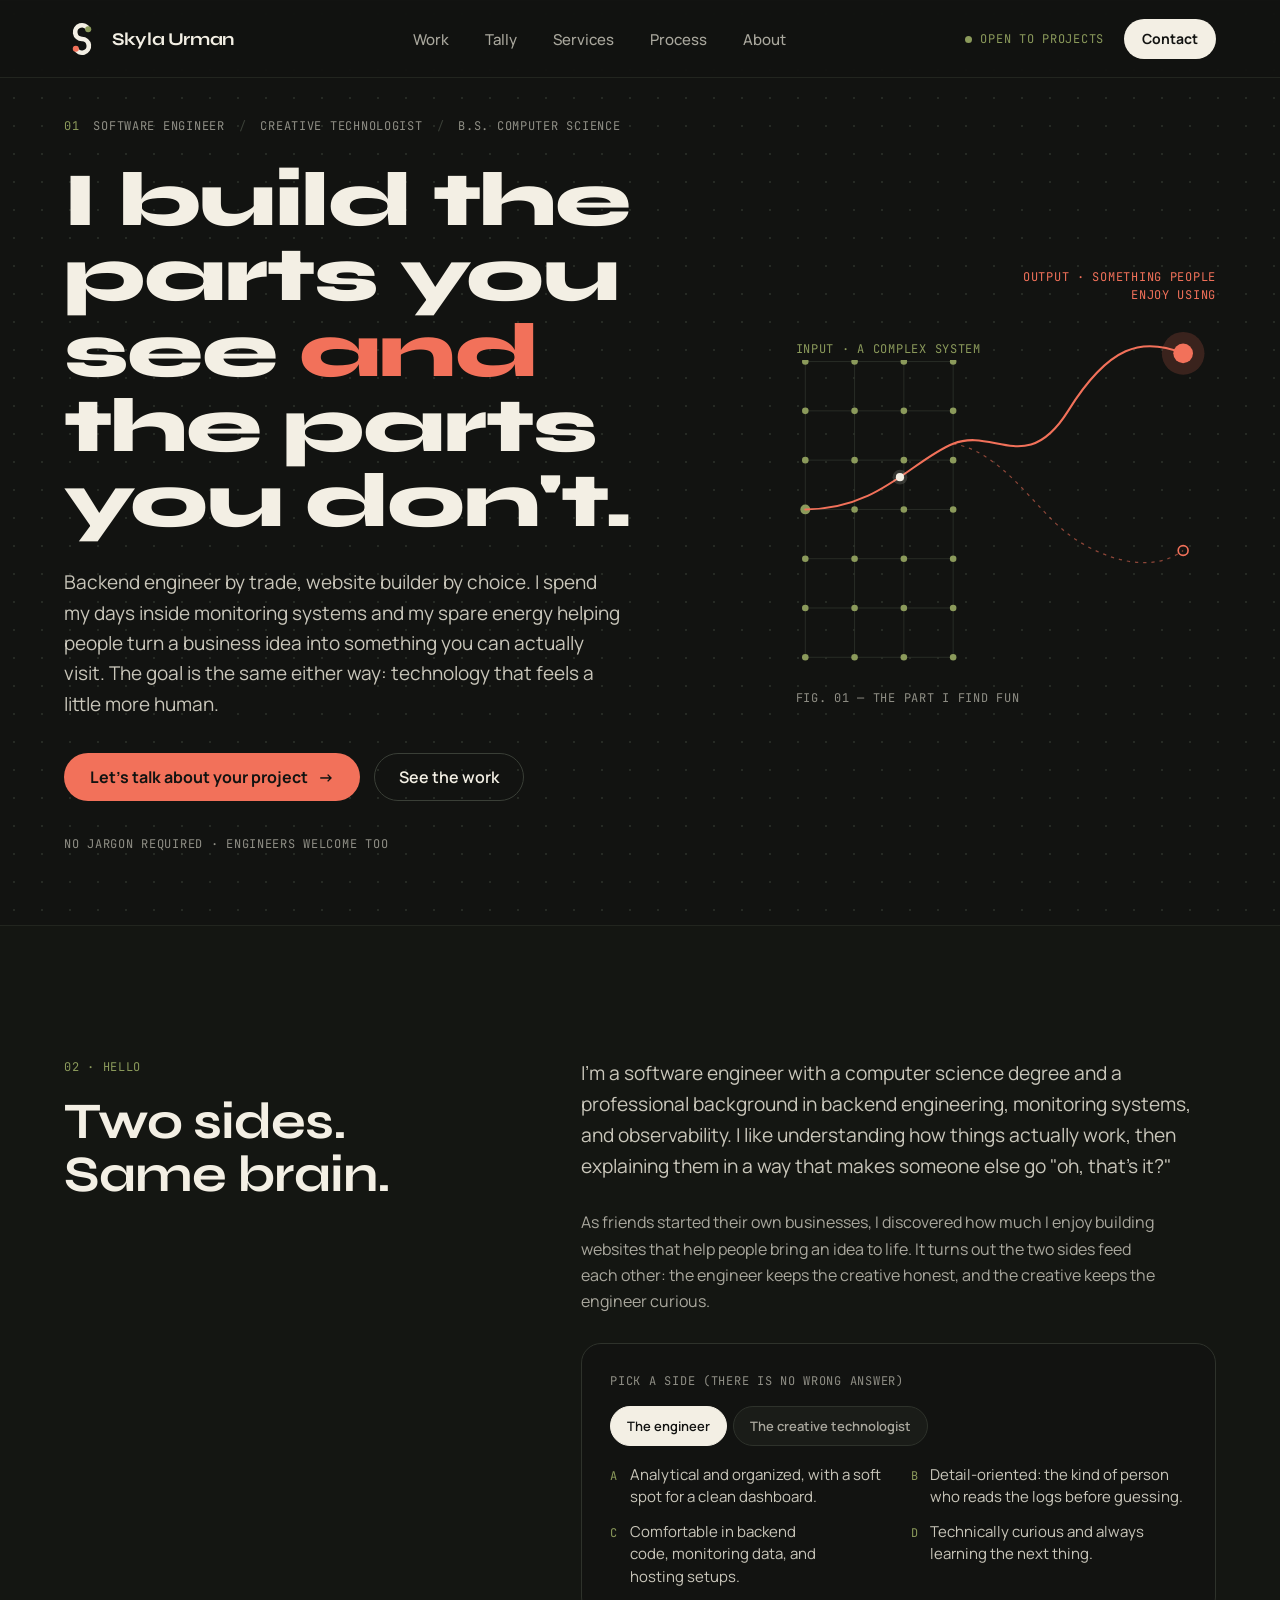
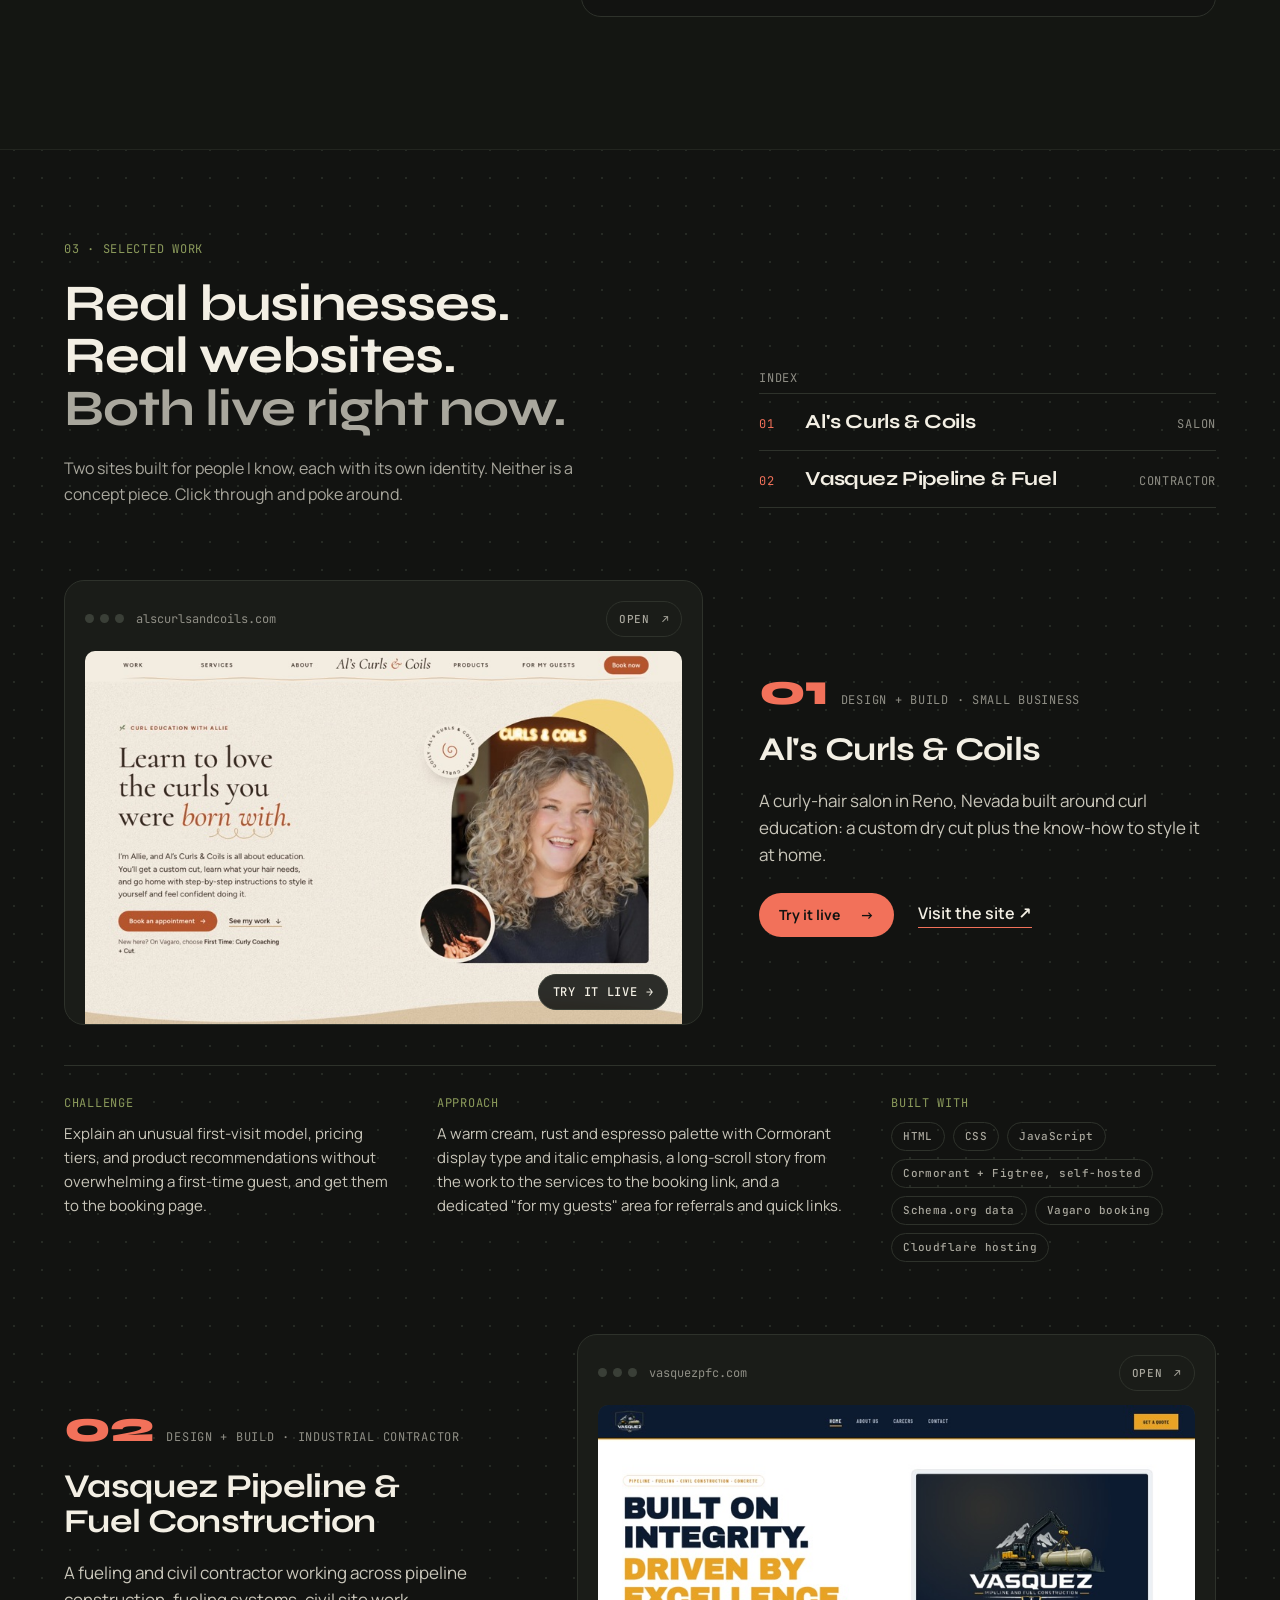
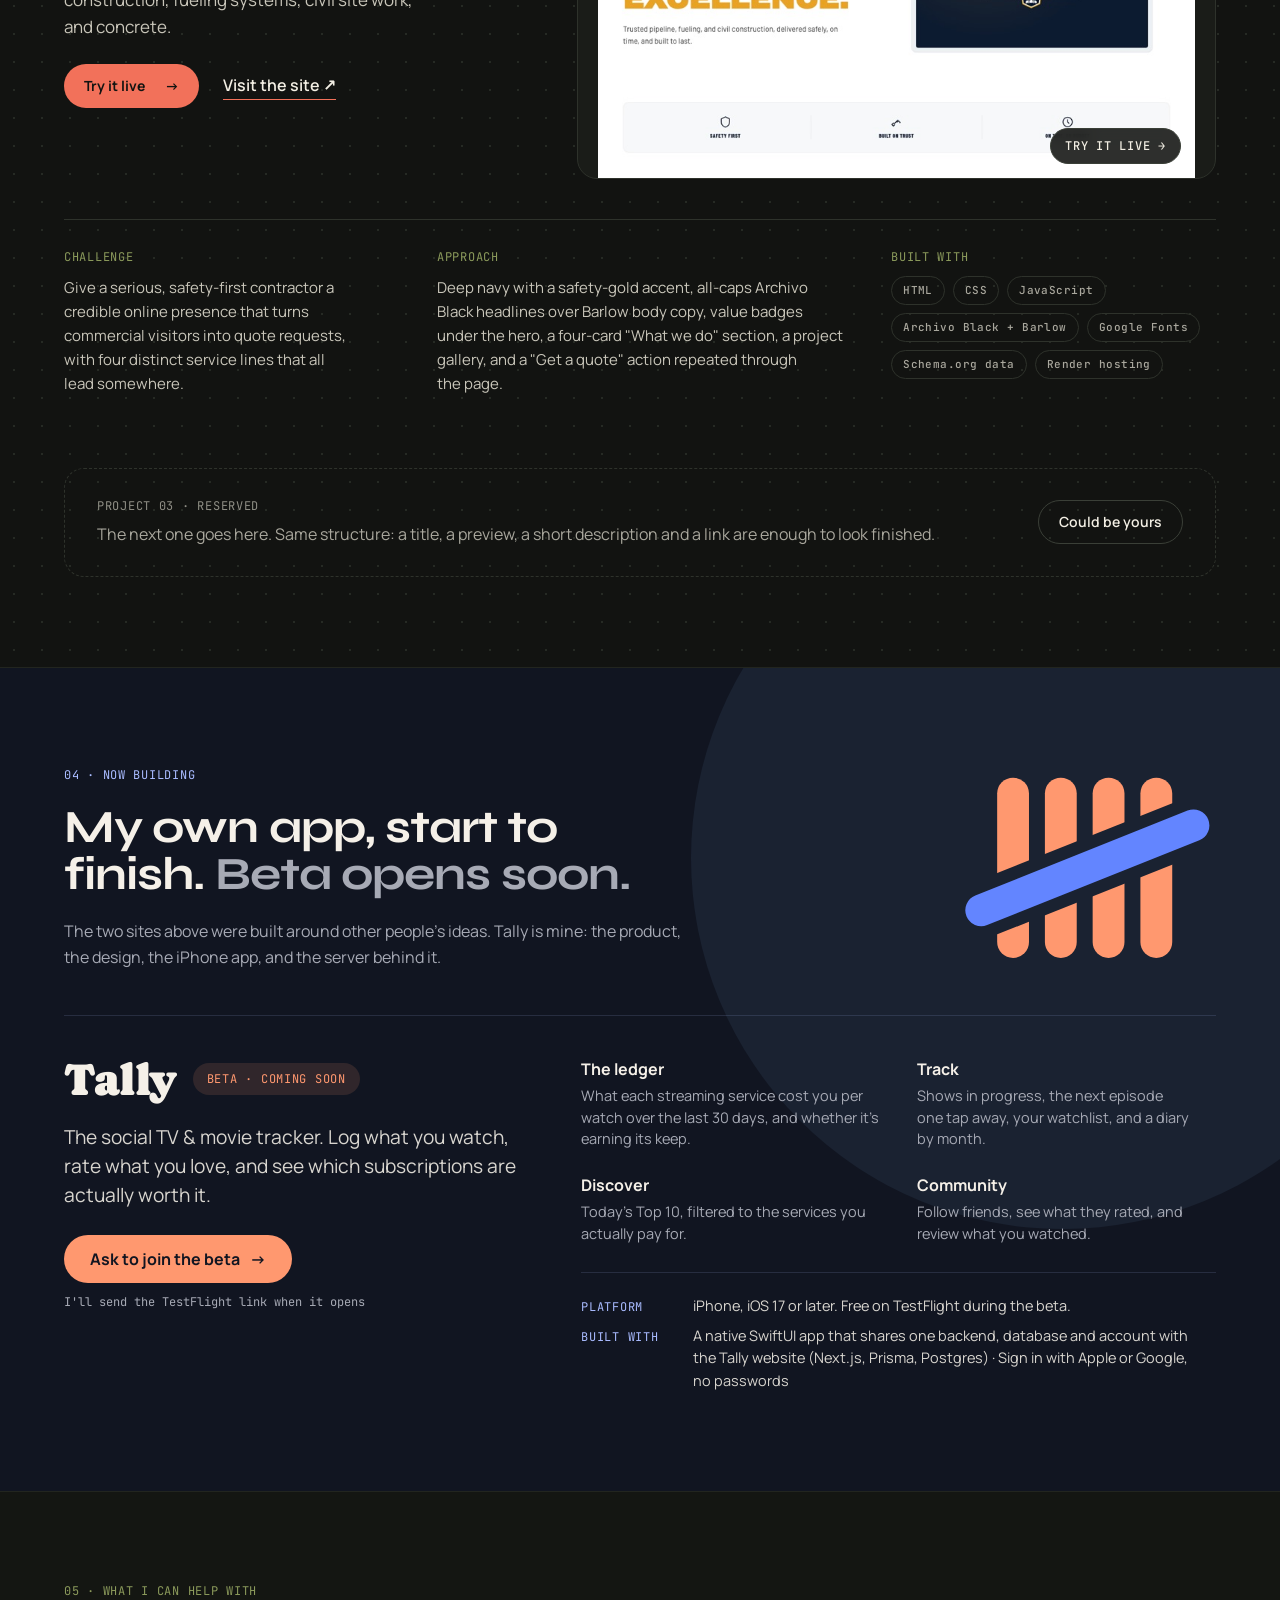
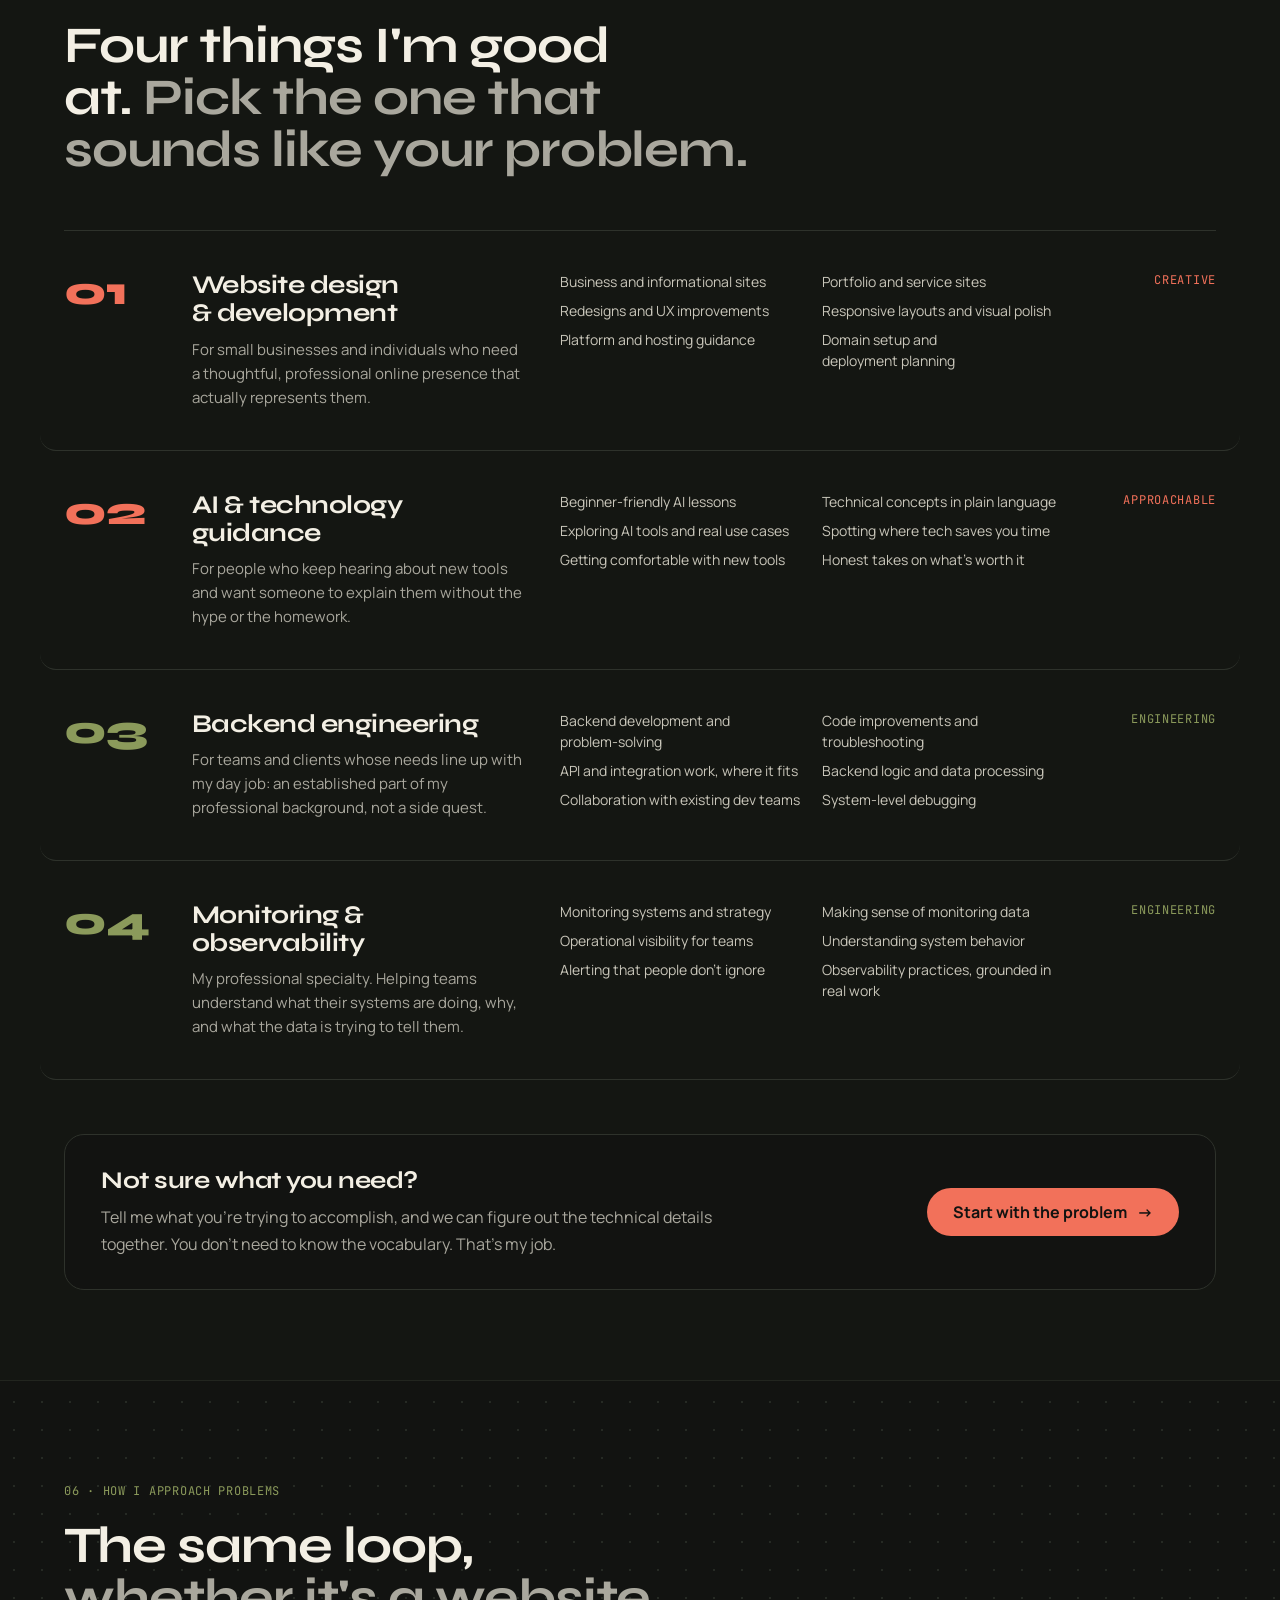
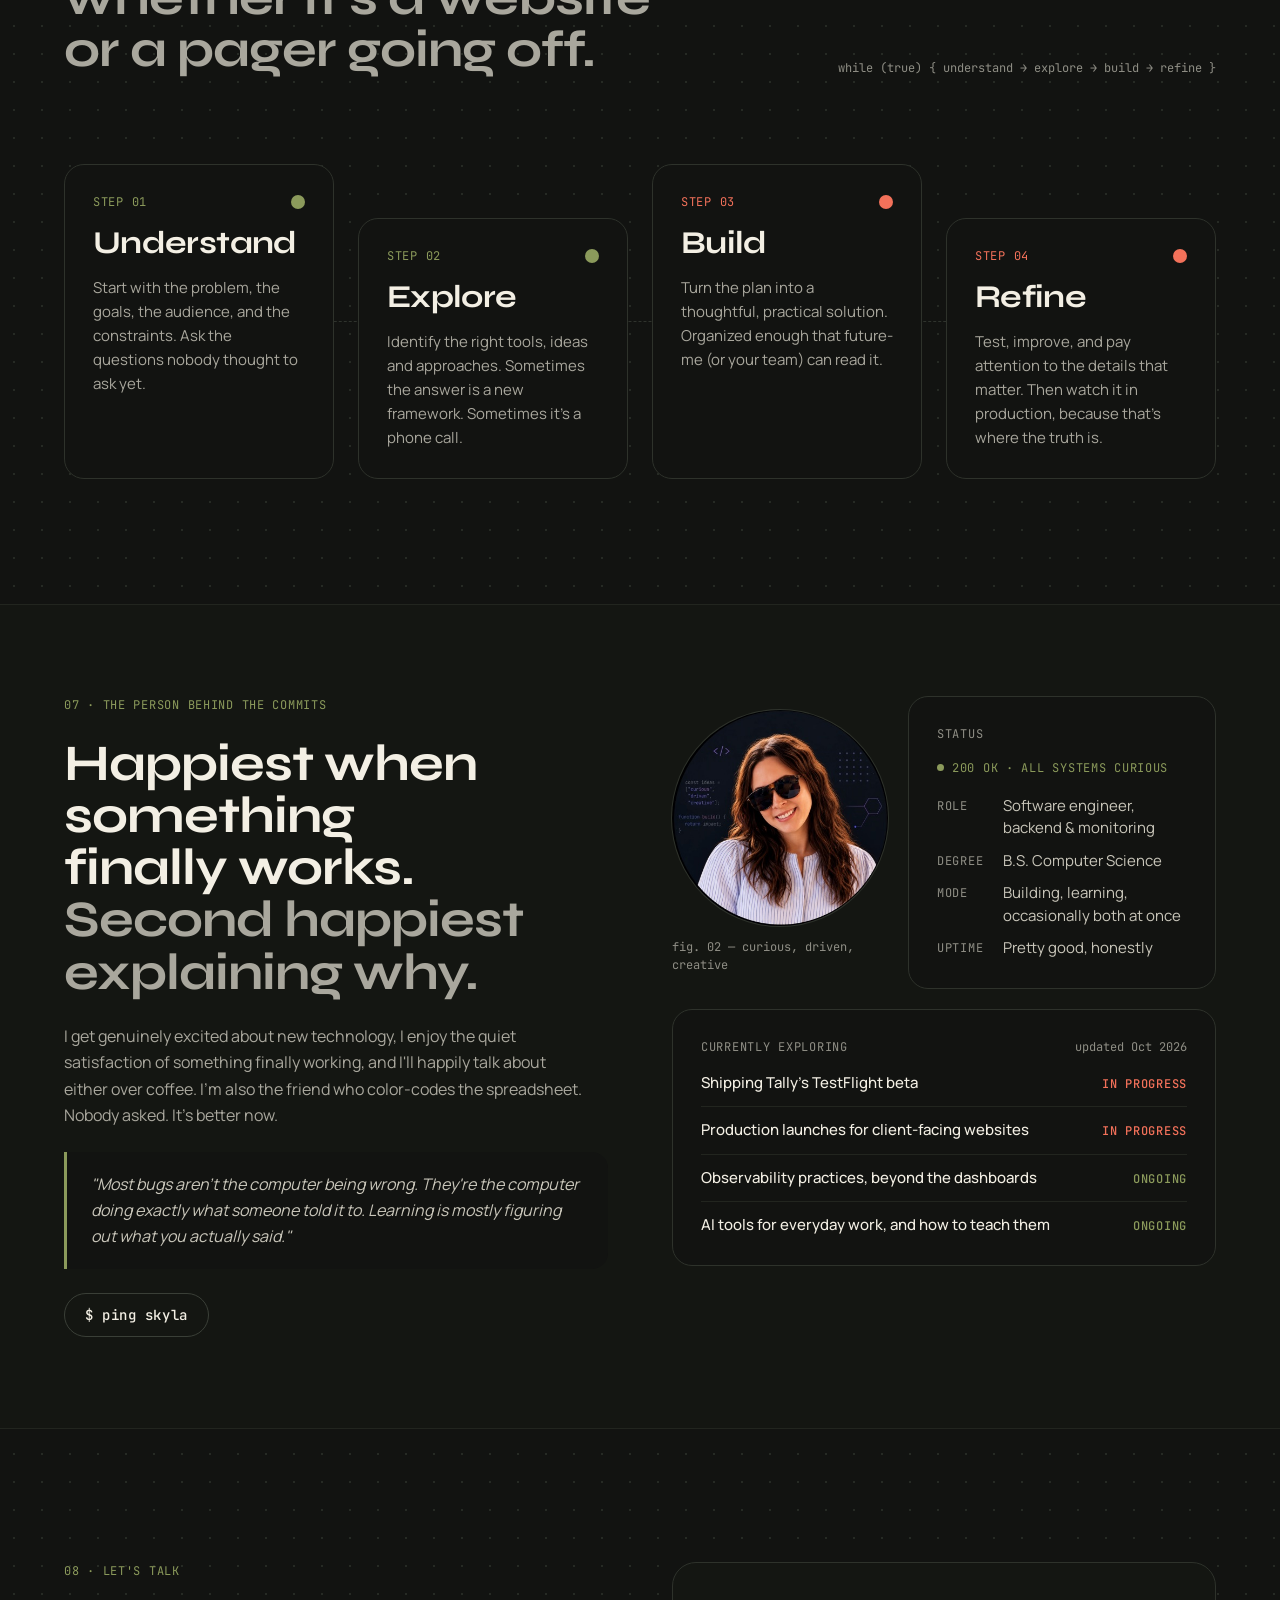
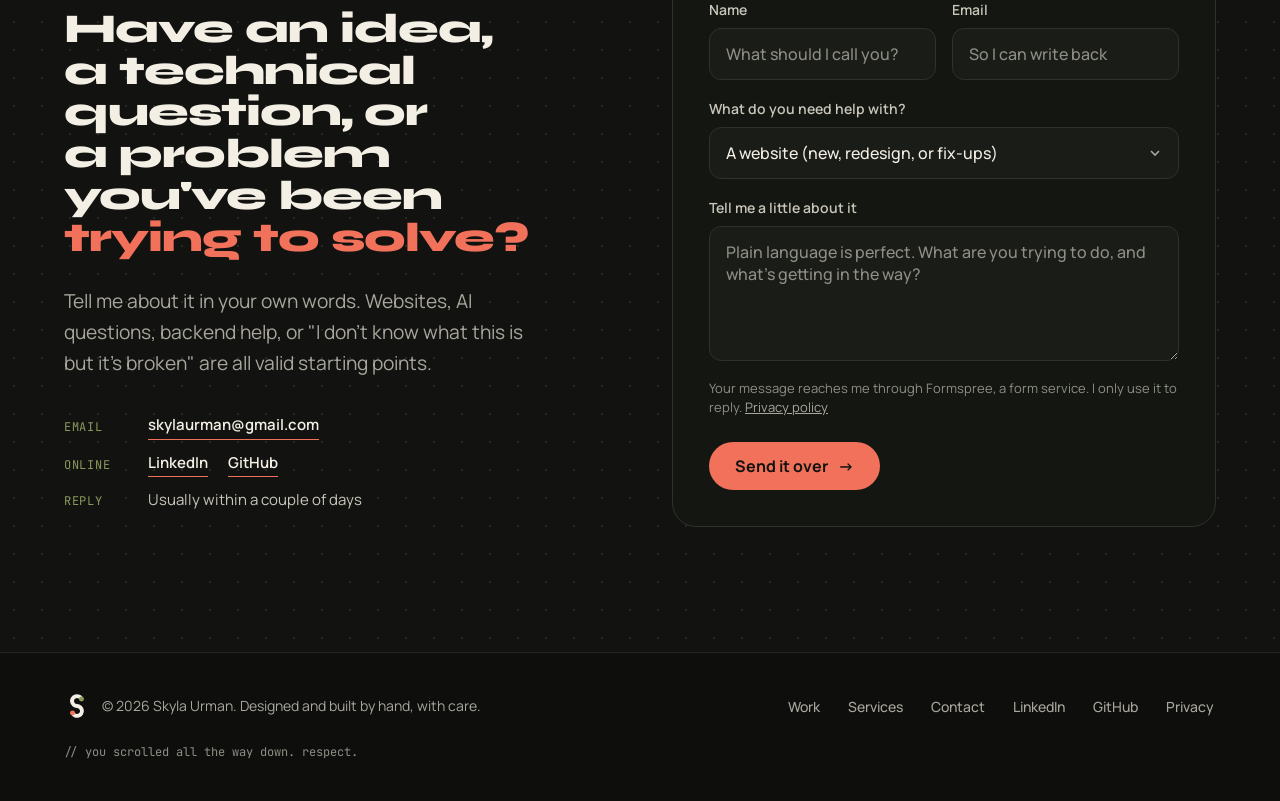
==== site/index.html @ eacf3943 "Remove the grid mask rectangle from the hero art The hero SVG had a dark rectangle masking the latti" ====
<!doctype html>
<html lang="en">
<head>
<meta charset="utf-8">
<meta name="viewport" content="width=device-width, initial-scale=1, viewport-fit=cover">
<meta name="color-scheme" content="dark">
<title>Skyla Urman · Software engineer and creative technologist</title>
<meta name="description" content="Backend engineer by trade, website builder by choice. Websites for small businesses, plain-language help with AI, backend engineering, and monitoring and observability.">
<meta name="theme-color" content="#121311">
<meta property="og:type" content="website">
<meta property="og:title" content="Skyla Urman · Software engineer and creative technologist">
<meta property="og:description" content="I build the parts you see and the parts you don't.">
<meta property="og:url" content="https://www.skyla.dev/">
<meta property="og:site_name" content="skyla.dev">
<meta property="og:image" content="https://www.skyla.dev/assets/og.jpg">
<meta property="og:image:width" content="1200">
<meta property="og:image:height" content="630">
<meta property="og:image:alt" content="skyla.dev: I build the parts you see and the parts you don't. Websites, AI, all things tech.">
<meta name="twitter:card" content="summary_large_image">
<meta name="twitter:image" content="https://www.skyla.dev/assets/og.jpg">
<link rel="canonical" href="https://www.skyla.dev/">
<link rel="icon" href="assets/favicon.svg" type="image/svg+xml">
<link rel="preconnect" href="https://fonts.googleapis.com">
<link rel="preconnect" href="https://fonts.gstatic.com" crossorigin>
<link rel="stylesheet" href="https://fonts.googleapis.com/css2?family=JetBrains+Mono:wght@400;500&family=Manrope:wght@400;500;600;700&family=Syne:wght@600;700;800&display=swap">
<link rel="stylesheet" href="https://fonts.googleapis.com/css2?family=Caprasimo&text=Tally&display=swap">
<link rel="stylesheet" href="styles.css?v=20261014n">
<script>document.documentElement.classList.add('js')</script>
<script src="main.js?v=20261014n" defer></script>
</head>
<body>
<a class="skip-link" href="#main">Skip to content</a>

<!-- ============ HEADER ============ -->
<header class="site-header">
  <nav class="wrap nav" aria-label="Main">
    <a class="brand" href="#top">
      <svg class="logo-mark" viewBox="0 0 100 100" aria-hidden="true" focusable="false"><path d="M 67.2 23 A 19 19 0 1 0 50 50 A 19 19 0 1 1 32.8 77" fill="none" stroke="#F3EFE4" stroke-width="13" stroke-linecap="round"/><circle cx="67.2" cy="23" r="8.5" fill="#8B9A5B"/><circle cx="32.8" cy="77" r="8.5" fill="#F2715A"/></svg>
      <span class="brand-name">Skyla Urman</span>
    </a>
    <ul class="nav-links">
      <li><a class="navlink" href="#work">Work</a></li>
      <li><a class="navlink" href="#tally">Tally</a></li>
      <li><a class="navlink" href="#services">Services</a></li>
      <li><a class="navlink" href="#process">Process</a></li>
      <li><a class="navlink" href="#about">About</a></li>
    </ul>
    <div class="nav-actions">
      <span class="mono status-tag nav-status"><span class="pulse" aria-hidden="true"></span>open to projects</span>
      <a class="btn btn-s" href="#contact">Contact</a>
      <button class="menu-btn" type="button" aria-expanded="false" aria-controls="mobile-menu" aria-label="Open menu">
        <svg aria-hidden="true" width="18" height="18" viewBox="0 0 18 18" fill="none" stroke="currentColor" stroke-width="1.8"><path d="M2 5h14M2 9h14M2 13h14"/></svg>
      </button>
    </div>
  </nav>
  <div class="mmenu" id="mobile-menu">
    <ul>
      <li><a href="#work">Work</a></li>
      <li><a href="#tally">Tally</a></li>
      <li><a href="#services">Services</a></li>
      <li><a href="#process">Process</a></li>
      <li><a href="#about">About</a></li>
    </ul>
    <p class="mono status-tag"><span class="pulse" aria-hidden="true"></span>open to projects</p>
  </div>
</header>

<main id="main">

<!-- ============ 01 HERO ============ -->
<section class="hero" id="top" aria-labelledby="hero-h">
  <div class="wrap hero-grid">
    <div class="hero-copy">
      <p class="mono hero-meta fade"><span class="olive">01</span><span>software engineer</span><span class="sep" aria-hidden="true">/</span><span>creative technologist</span><span class="sep hm-extra" aria-hidden="true">/</span><span class="hm-extra">b.s. computer science</span></p>
      <h1 id="hero-h" class="display-xl fade d1">I build the parts you see <span class="coral">and</span> the parts you don't.</h1>
      <p class="hero-lead fade d2">Backend engineer by trade, website builder by choice. <span class="phone-hide">I spend my days inside monitoring systems and my spare energy helping people turn a business idea into something you can actually visit. </span>The goal is the same either way: technology that feels a little more human.</p>
      <div class="hero-ctas fade d3">
        <a class="btn btn-p" href="#contact"><span>Let's talk<span class="phone-hide"> about your project</span></span> <span aria-hidden="true">→</span></a>
        <a class="btn btn-g" href="#work">See the work</a>
      </div>
    </div>

    <div class="hero-art fade d2">
      <svg class="hero-svg" aria-hidden="true" viewBox="0 0 560 540">
        <g stroke="#2E322B" stroke-width="1">
          <line x1="60" y1="120" x2="60" y2="480"/><line x1="120" y1="120" x2="120" y2="480"/><line x1="180" y1="120" x2="180" y2="480"/><line x1="240" y1="120" x2="240" y2="480"/>
          <line x1="60" y1="120" x2="240" y2="120"/><line x1="60" y1="180" x2="240" y2="180"/><line x1="60" y1="240" x2="240" y2="240"/><line x1="60" y1="300" x2="240" y2="300"/><line x1="60" y1="360" x2="240" y2="360"/><line x1="60" y1="420" x2="240" y2="420"/><line x1="60" y1="480" x2="240" y2="480"/>
        </g>
        <g fill="#8B9A5B">
          <circle cx="60" cy="120" r="4"/><circle cx="120" cy="120" r="4"/><circle cx="180" cy="120" r="4"/><circle cx="240" cy="120" r="4"/>
          <circle cx="60" cy="180" r="4"/><circle cx="120" cy="180" r="4"/><circle cx="180" cy="180" r="4"/><circle cx="240" cy="180" r="4"/>
          <circle cx="60" cy="240" r="4"/><circle cx="120" cy="240" r="4"/><circle cx="180" cy="240" r="4"/><circle cx="240" cy="240" r="4"/>
          <circle cx="60" cy="300" r="6"/><circle cx="120" cy="300" r="4"/><circle cx="180" cy="300" r="4"/><circle cx="240" cy="300" r="4"/>
          <circle cx="60" cy="360" r="4"/><circle cx="120" cy="360" r="4"/><circle cx="180" cy="360" r="4"/><circle cx="240" cy="360" r="4"/>
          <circle cx="60" cy="420" r="4"/><circle cx="120" cy="420" r="4"/><circle cx="180" cy="420" r="4"/><circle cx="240" cy="420" r="4"/>
          <circle cx="60" cy="480" r="4"/><circle cx="120" cy="480" r="4"/><circle cx="180" cy="480" r="4"/><circle cx="240" cy="480" r="4"/>
        </g>
        <path id="hero-curve" d="M 60 300 C 150 300 190 240 240 220 S 330 260 380 180 S 470 90 520 110" fill="none" stroke="#F2715A" stroke-width="2.5" stroke-linecap="round"/>
        <path d="M 240 220 C 300 230 340 300 380 330 S 480 380 520 350" fill="none" stroke="#F2715A" stroke-width="1.5" stroke-dasharray="4 6" opacity=".55"/>
        <circle cx="520" cy="110" r="26" fill="#F2715A" opacity=".18"/>
        <circle cx="520" cy="110" r="12" fill="#F2715A"/>
        <circle cx="520" cy="350" r="6" fill="none" stroke="#F2715A" stroke-width="2"/>
        <!-- The travelling dot. SMIL keeps it on the curve at every size; main.js parks it for reduced motion. -->
        <g class="hero-dot">
          <circle r="9" fill="#F3EFE4" opacity=".15"/>
          <circle r="5" fill="#F3EFE4"/>
          <animateMotion dur="18s" repeatCount="indefinite" keyPoints="0;1;0" keyTimes="0;0.5;1" calcMode="spline" keySplines=".45 0 .55 1;.45 0 .55 1"><mpath href="#hero-curve"/></animateMotion>
        </g>
      </svg>
      <p class="mono art-label art-in">input · a complex system</p>
      <p class="mono art-label art-out">output · something people<br>enjoy using</p>
      <p class="mono art-label art-fig">fig. 01 — the part I find fun</p>
    </div>
    <p class="mono muted hero-tag fade d4">no jargon required · engineers welcome too</p>
  </div>
</section>

<!-- ============ 02 INTRO ============ -->
<section class="section section--alt" id="hello" aria-labelledby="intro-h">
  <div class="wrap split split-5-7">
    <div class="stack-20">
      <p class="eyebrow">02 · hello</p>
      <h2 id="intro-h" class="display-l">Two sides.<br>Same brain.</h2>
    </div>
    <div class="stack-28">
      <p class="lead">I'm a software engineer with a computer science degree and a professional background in backend engineering, monitoring systems, and observability. I like understanding how things actually work, then explaining them in a way that makes someone else go "oh, that's it?"</p>
      <p class="body-text">As friends started their own businesses, I discovered how much I enjoy building websites that help people bring an idea to life. It turns out the two sides feed each other: the engineer keeps the creative honest, and the creative keeps the engineer curious.</p>

      <div class="card persp">
        <div class="persp-head">
          <p class="mono muted">pick a side (there is no wrong answer)</p>
          <div class="toggle-group" role="group" aria-label="Choose a perspective">
            <button class="toggle on" type="button" aria-pressed="true" data-persp="eng">The engineer</button>
            <button class="toggle" type="button" aria-pressed="false" data-persp="cre">The creative technologist</button>
          </div>
        </div>
        <ul class="persp-list swap" data-persp-list="eng">
          <li><span class="mono olive">a</span>Analytical and organized, with a soft spot for a clean dashboard.</li>
          <li><span class="mono olive">b</span>Detail-oriented: the kind of person who reads the logs before guessing.</li>
          <li><span class="mono olive">c</span>Comfortable in backend code, monitoring data, and hosting setups.</li>
          <li><span class="mono olive">d</span>Technically curious and always learning the next thing.</li>
        </ul>
        <ul class="persp-list swap" data-persp-list="cre" hidden>
          <li><span class="mono coral">a</span>Visually driven: typography and spacing are not an afterthought.</li>
          <li><span class="mono coral">b</span>Social and approachable. You can ask the "dumb" question. It isn't.</li>
          <li><span class="mono coral">c</span>Playful: I like small moments of discovery in the things I build.</li>
          <li><span class="mono coral">d</span>Excited about new ideas and experimenting with emerging tools.</li>
        </ul>
      </div>
    </div>
  </div>
</section>

<!-- ============ 03 WORK ============ -->
<section class="section" id="work" aria-labelledby="work-h">
  <div class="wrap stack-72">
    <div class="work-head">
      <div class="stack-20">
        <p class="eyebrow">03 · selected work</p>
        <h2 id="work-h" class="display-l">Real businesses. Real websites. <span class="dim">Both live right now.</span></h2>
        <p class="body-text measure-560">Two sites built for people I know, each with its own identity. Neither is a concept piece. Click through and poke around.</p>
      </div>
      <nav class="work-index" aria-label="Projects">
        <p class="mono muted">index</p>
        <ol>
          <li><a href="#al"><span class="mono coral">01</span><span class="wi-name">Al's Curls &amp; Coils</span><span class="mono wi-kind">salon</span></a></li>
          <li><a href="#vasquez"><span class="mono coral">02</span><span class="wi-name">Vasquez Pipeline &amp; Fuel</span><span class="mono wi-kind">contractor</span></a></li>
        </ol>
      </nav>
    </div>

    <!--
      PROJECT TEMPLATE
      Copy one <article class="proj"> block to add a project (give it a unique id and add it to the
      index above). Only the title, preview, lead and link are required; delete any <div class="fact">
      you don't have. Add the class "proj--flip" to put the preview on the right.
    -->
    <article class="proj" id="al" aria-labelledby="p1-h">
      <figure class="shot" data-live-src="https://www.alscurlsandcoils.com/" data-live-title="Live preview of the Al's Curls &amp; Coils website">
        <div class="shot-bar">
          <span class="shot-dots" aria-hidden="true"><span></span><span></span><span></span></span>
          <span class="shot-url">alscurlsandcoils.com</span>
          <span class="shot-actions">
            <button class="shot-btn shot-close" type="button" hidden>Back to screenshot</button>
            <a class="shot-btn" href="https://www.alscurlsandcoils.com" target="_blank" rel="noopener">Open<span class="sr-only"> alscurlsandcoils.com in a new tab</span> <span aria-hidden="true">↗</span></a>
          </span>
        </div>
        <div class="shot-view">
          <picture>
            <source media="(max-width: 639px)" srcset="assets/img/als-m.jpg" width="780" height="1560">
            <img src="assets/img/als-800.jpg" srcset="assets/img/als-800.jpg 800w, assets/img/als-1440.jpg 1440w" sizes="(min-width: 980px) 640px, 100vw" width="1440" height="900" loading="lazy" decoding="async"
                 alt="The Al's Curls &amp; Coils homepage: the headline “Learn to love the curls you were born with” beside a photo of Allie, on a warm cream background.">
          </picture>
          <button class="shot-cover" type="button"><span class="shot-pill">Try it live <span aria-hidden="true">→</span></span><span class="sr-only">: load alscurlsandcoils.com inside this page to scroll and click around</span></button>
          <p class="shot-loading mono" aria-live="polite"></p>
        </div>
      </figure>
      <div class="proj-intro">
        <p class="proj-meta"><span class="proj-num" aria-hidden="true">01</span><span class="mono">design + build · small business</span></p>
        <h3 id="p1-h" class="display-m">Al's Curls &amp; Coils</h3>
        <p class="proj-lead">A curly-hair salon in Reno, Nevada built around curl education: a custom dry cut plus the know-how to style it at home.</p>
        <div class="proj-actions">
          <button class="btn btn-p btn-sm proj-live" type="button">Try it live<span class="sr-only">: Al's Curls &amp; Coils</span> <span aria-hidden="true">→</span></button>
          <a class="tlink" href="https://www.alscurlsandcoils.com" target="_blank" rel="noopener">Visit the site<span class="sr-only"> (opens in a new tab)</span> <span aria-hidden="true">↗</span></a>
        </div>
      </div>
      <dl class="case-facts">
        <div class="fact"><dt class="mono">challenge</dt><dd>Explain an unusual first-visit model, pricing tiers, and product recommendations without overwhelming a first-time guest, and get them to the booking page.</dd></div>
        <div class="fact"><dt class="mono">approach</dt><dd>A warm cream, rust and espresso palette with Cormorant display type and italic emphasis, a long-scroll story from the work to the services to the booking link, and a dedicated "for my guests" area for referrals and quick links.</dd></div>
        <div class="fact"><dt class="mono">built with</dt><dd><ul class="chips"><li>HTML</li><li>CSS</li><li>JavaScript</li><li>Cormorant + Figtree, self-hosted</li><li>Schema.org data</li><li>Vagaro booking</li><li>Cloudflare hosting</li></ul></dd></div>
          <!-- Fill in, then uncomment: <div class="fact"><dt class="mono">to confirm</dt><dd class="todo">[Hosting + domain setup, timeline, and what the client supplied vs. what you produced]</dd></div> -->
      </dl>
    </article>

    <article class="proj proj--flip" id="vasquez" aria-labelledby="p2-h">
      <figure class="shot" data-live-src="https://vasquezpfc.com/" data-live-title="Live preview of the Vasquez Pipeline &amp; Fuel Construction website">
        <div class="shot-bar">
          <span class="shot-dots" aria-hidden="true"><span></span><span></span><span></span></span>
          <span class="shot-url">vasquezpfc.com</span>
          <span class="shot-actions">
            <button class="shot-btn shot-close" type="button" hidden>Back to screenshot</button>
            <a class="shot-btn" href="https://vasquezpfc.com" target="_blank" rel="noopener">Open<span class="sr-only"> vasquezpfc.com in a new tab</span> <span aria-hidden="true">↗</span></a>
          </span>
        </div>
        <div class="shot-view">
          <picture>
            <source media="(max-width: 639px)" srcset="assets/img/vasquez-m.jpg" width="780" height="1560">
            <img src="assets/img/vasquez-800.jpg" srcset="assets/img/vasquez-800.jpg 800w, assets/img/vasquez-1440.jpg 1440w" sizes="(min-width: 980px) 640px, 100vw" width="1440" height="900" loading="lazy" decoding="async"
                 alt="The Vasquez Pipeline and Fuel Construction homepage: a navy header with a gold “Get a quote” button, the headline “Built on integrity. Driven by excellence.”, and the company emblem.">
          </picture>
          <button class="shot-cover" type="button"><span class="shot-pill">Try it live <span aria-hidden="true">→</span></span><span class="sr-only">: load vasquezpfc.com inside this page to scroll and click around</span></button>
          <p class="shot-loading mono" aria-live="polite"></p>
        </div>
      </figure>
      <div class="proj-intro">
        <p class="proj-meta"><span class="proj-num" aria-hidden="true">02</span><span class="mono">design + build · industrial contractor</span></p>
        <h3 id="p2-h" class="display-m">Vasquez Pipeline &amp; Fuel Construction</h3>
        <p class="proj-lead">A fueling and civil contractor working across pipeline construction, fueling systems, civil site work, and concrete.</p>
        <div class="proj-actions">
          <button class="btn btn-p btn-sm proj-live" type="button">Try it live<span class="sr-only">: Vasquez Pipeline &amp; Fuel Construction</span> <span aria-hidden="true">→</span></button>
          <a class="tlink" href="https://vasquezpfc.com" target="_blank" rel="noopener">Visit the site<span class="sr-only"> (opens in a new tab)</span> <span aria-hidden="true">↗</span></a>
        </div>
      </div>
      <dl class="case-facts">
        <div class="fact"><dt class="mono">challenge</dt><dd>Give a serious, safety-first contractor a credible online presence that turns commercial visitors into quote requests, with four distinct service lines that all lead somewhere.</dd></div>
        <div class="fact"><dt class="mono">approach</dt><dd>Deep navy with a safety-gold accent, all-caps Archivo Black headlines over Barlow body copy, value badges under the hero, a four-card "What we do" section, a project gallery, and a "Get a quote" action repeated through the page.</dd></div>
        <div class="fact"><dt class="mono">built with</dt><dd><ul class="chips"><li>HTML</li><li>CSS</li><li>JavaScript</li><li>Archivo Black + Barlow</li><li>Google Fonts</li><li>Schema.org data</li><li>Render hosting</li></ul></dd></div>
          <!-- Fill in, then uncomment: <div class="fact"><dt class="mono">to confirm</dt><dd class="todo">[Hosting + domain setup, contact-form handling, and your exact role on the logo and photography]</dd></div> -->
      </dl>
    </article>

    <div class="reserved">
      <div class="stack-6">
        <p class="mono muted">project 03 · reserved</p>
        <p class="body-text">The next one goes here. Same structure: a title, a preview, a short description and a link are enough to look finished.</p>
      </div>
      <a class="btn btn-g btn-sm" href="#contact">Could be yours</a>
    </div>
  </div>
</section>

<!-- ============ 04 TALLY ============ -->
<!-- Skyla's own app, set as a page of its own: a full-width band in Tally's colors and wordmark (from the app's Theme.swift).
     Everything Tally-colored is scoped to .tally, the way the client screenshots carry their own identity. -->
<section class="section tally" id="tally" aria-labelledby="tally-h" data-reveal>
  <div class="wrap tally-wrap">
    <div class="tally-top">
      <div class="tally-intro">
        <p class="eyebrow">04 · now building</p>
        <h2 id="tally-h" class="display-l">My own app, start to finish. <span class="dim">Beta opens soon.</span></h2>
        <p class="body-text tally-aside">The two sites above were built around other people's ideas. Tally is mine: the product, the design, the iPhone app, and the server behind it.</p>
      </div>
      <div class="tally-art" aria-hidden="true">
        <!-- The app icon's mark. The cobalt strike draws across once, the first time the section is seen. -->
        <svg viewBox="140 220 760 584">
          <defs>
            <mask id="tally-cut" maskUnits="userSpaceOnUse" x="140" y="220" width="760" height="584">
              <rect x="140" y="220" width="760" height="584" fill="#fff"/>
              <line x1="150" y1="656" x2="874" y2="368" stroke="#000" stroke-width="172"/>
            </mask>
          </defs>
          <g fill="#FF986F" mask="url(#tally-cut)">
            <rect x="240" y="240" width="96" height="544" rx="48"/>
            <rect x="384" y="240" width="96" height="544" rx="48"/>
            <rect x="528" y="240" width="96" height="544" rx="48"/>
            <rect x="672" y="240" width="96" height="544" rx="48"/>
          </g>
          <line class="tally-strike" x1="192" y1="640" x2="832" y2="384" stroke="#6385FF" stroke-width="96" stroke-linecap="round" pathLength="1"/>
        </svg>
      </div>
    </div>

    <div class="tally-body">
      <div class="tally-pitch">
        <div class="tally-brand">
          <h3 class="tally-word">Tally</h3>
          <span class="mono tally-pill">beta · coming soon</span>
        </div>
        <p class="tally-lead">The social TV &amp; movie tracker. Log what you watch, rate what you love, and see which subscriptions are actually worth it.</p>
        <div class="tally-cta">
          <a class="btn btn-tally" href="#contact" data-need="Joining the Tally beta">Ask to join the beta <span aria-hidden="true">→</span></a>
          <p class="mono tally-note">I'll send the TestFlight link when it opens</p>
        </div>
      </div>
      <div class="tally-details">
        <ul class="tally-feats">
          <li><strong>The ledger</strong>What each streaming service cost you per watch over the last 30 days, and whether it's earning its keep.</li>
          <li><strong>Track</strong>Shows in progress, the next episode one tap away, your watchlist, and a diary by month.</li>
          <li><strong>Discover</strong>Today's Top 10, filtered to the services you actually pay for.</li>
          <li><strong>Community</strong>Follow friends, see what they rated, and review what you watched.</li>
        </ul>
        <dl class="proj-facts tally-facts">
          <dt class="mono">platform</dt><dd>iPhone, iOS 17 or later. Free on TestFlight during the beta.</dd>
          <dt class="mono">built with</dt><dd>A native SwiftUI app that shares one backend, database and account with the Tally website (Next.js, Prisma, Postgres) · Sign in with Apple or Google, no passwords</dd>
        </dl>
      </div>
    </div>
  </div>
</section>

<!-- ============ 05 SERVICES ============ -->
<section class="section section--alt" id="services" aria-labelledby="svc-h">
  <div class="wrap stack-56">
    <div class="stack-20 measure-760">
      <p class="eyebrow">05 · what I can help with</p>
      <h2 id="svc-h" class="display-l">Four things I'm good at. <span class="dim">Pick the one that sounds like your problem.</span></h2>
    </div>

    <ul class="svc-list">
      <li class="svc">
        <span class="svc-num coral">01</span>
        <div class="svc-body"><h3 class="display-s">Website design &amp; development</h3><p>For small businesses and individuals who need a thoughtful, professional online presence that actually represents them.</p></div>
        <ul class="svc-items"><li>Business and informational sites</li><li>Portfolio and service sites</li><li>Redesigns and UX improvements</li><li>Responsive layouts and visual polish</li><li>Platform and hosting guidance</li><li>Domain setup and deployment planning</li></ul>
        <span class="mono svc-tag coral">creative</span>
      </li>
      <li class="svc">
        <span class="svc-num coral">02</span>
        <div class="svc-body"><h3 class="display-s">AI &amp; technology guidance</h3><p>For people who keep hearing about new tools and want someone to explain them without the hype or the homework.</p></div>
        <ul class="svc-items"><li>Beginner-friendly AI lessons</li><li>Technical concepts in plain language</li><li>Exploring AI tools and real use cases</li><li>Spotting where tech saves you time</li><li>Getting comfortable with new tools</li><li>Honest takes on what's worth it</li></ul>
        <span class="mono svc-tag coral">approachable</span>
      </li>
      <li class="svc">
        <span class="svc-num olive">03</span>
        <div class="svc-body"><h3 class="display-s">Backend engineering</h3><p>For teams and clients whose needs line up with my day job: an established part of my professional background, not a side quest.</p></div>
        <ul class="svc-items"><li>Backend development and problem-solving</li><li>Code improvements and troubleshooting</li><li>API and integration work, where it fits</li><li>Backend logic and data processing</li><li>Collaboration with existing dev teams</li><li>System-level debugging</li></ul>
        <span class="mono svc-tag olive">engineering</span>
      </li>
      <li class="svc">
        <span class="svc-num olive">04</span>
        <div class="svc-body"><h3 class="display-s">Monitoring &amp; observability</h3><p>My professional specialty. Helping teams understand what their systems are doing, why, and what the data is trying to tell them.</p></div>
        <ul class="svc-items"><li>Monitoring systems and strategy</li><li>Making sense of monitoring data</li><li>Operational visibility for teams</li><li>Understanding system behavior</li><li>Alerting that people don't ignore</li><li>Observability practices, grounded in real work</li></ul>
        <span class="mono svc-tag olive">engineering</span>
      </li>
    </ul>

    <div class="card cta-band">
      <div class="stack-8 measure-640">
        <p class="display-xs">Not sure what you need?</p>
        <p class="body-text">Tell me what you're trying to accomplish, and we can figure out the technical details together. You don't need to know the vocabulary. That's my job.</p>
      </div>
      <a class="btn btn-p" href="#contact">Start with the problem <span aria-hidden="true">→</span></a>
    </div>
  </div>
</section>

<!-- ============ 06 PROCESS ============ -->
<section class="section" id="process" aria-labelledby="proc-h">
  <div class="wrap stack-64">
    <div class="section-head">
      <div class="stack-20">
        <p class="eyebrow">06 · how I approach problems</p>
        <h2 id="proc-h" class="display-l">The same loop, <span class="dim">whether it's a website or a pager going off.</span></h2>
      </div>
      <p class="mono muted loop-note">while (true) { understand → explore → build → refine }</p>
    </div>

    <div class="process" data-reveal>
      <div class="process-line" aria-hidden="true"></div>
      <ol class="steps">
        <li class="step">
          <div class="step-head"><span class="mono olive">step 01</span><span class="nd nd--olive" aria-hidden="true"></span></div>
          <h3 class="display-m">Understand</h3>
          <p>Start with the problem, the goals, the audience, and the constraints. Ask the questions nobody thought to ask yet.</p>
        </li>
        <li class="step">
          <div class="step-head"><span class="mono olive">step 02</span><span class="nd nd--olive" aria-hidden="true"></span></div>
          <h3 class="display-m">Explore</h3>
          <p>Identify the right tools, ideas and approaches. Sometimes the answer is a new framework. Sometimes it's a phone call.</p>
        </li>
        <li class="step">
          <div class="step-head"><span class="mono coral">step 03</span><span class="nd nd--coral" aria-hidden="true"></span></div>
          <h3 class="display-m">Build</h3>
          <p>Turn the plan into a thoughtful, practical solution. Organized enough that future-me (or your team) can read it.</p>
        </li>
        <li class="step">
          <div class="step-head"><span class="mono coral">step 04</span><span class="nd nd--coral" aria-hidden="true"></span></div>
          <h3 class="display-m">Refine</h3>
          <p>Test, improve, and pay attention to the details that matter. Then watch it in production, because that's where the truth is.</p>
        </li>
      </ol>
    </div>
  </div>
</section>

<!-- ============ 07 PERSONAL ============ -->
<section class="section section--alt" id="about" aria-labelledby="me-h">
  <div class="wrap split split-6-6">
    <div class="stack-24">
      <p class="eyebrow">07 · the person behind the commits</p>
      <h2 id="me-h" class="display-l">Happiest when something finally works. <span class="dim">Second happiest explaining why.</span></h2>
      <p class="body-text measure-520">I get genuinely excited about new technology, I enjoy the quiet satisfaction of something finally working, and I'll happily talk about either over coffee. I'm also the friend who color-codes the spreadsheet. Nobody asked. It's better now.</p>
      <blockquote class="quote">"Most bugs aren't the computer being wrong. They're the computer doing exactly what someone told it to. Learning is mostly figuring out what you actually said."</blockquote>
      <div class="ping-row">
        <button class="btn btn-g btn-sm btn-mono" type="button" id="ping-btn" aria-describedby="pong">$ ping skyla</button>
        <span id="pong" class="mono pong" aria-live="polite"></span>
      </div>
    </div>
    <div class="stack-20">
      <div class="about-id">
      <figure class="about-portrait">
        <img src="assets/img/skyla-720.jpg" srcset="assets/img/skyla-400.jpg 400w, assets/img/skyla-720.jpg 720w" sizes="(min-width: 640px) 220px, 300px" width="720" height="720" loading="lazy" decoding="async"
             alt="Skyla Urman smiling, in sunglasses and a striped blouse.">
        <figcaption class="mono muted">fig. 02 — curious, driven, creative</figcaption>
      </figure>
      <div class="card stack-18">
        <div class="row-between"><p class="mono muted">status</p><span class="mono status-tag"><span class="pulse" aria-hidden="true"></span>200 ok · all systems curious</span></div>
        <dl class="kv">
          <dt class="mono">role</dt><dd>Software engineer, backend &amp; monitoring</dd>
          <dt class="mono">degree</dt><dd>B.S. Computer Science</dd>
          <dt class="mono">mode</dt><dd>Building, learning, occasionally both at once</dd>
          <dt class="mono">uptime</dt><dd>Pretty good, honestly</dd>
        </dl>
      </div>
      </div>
      <div class="card stack-16">
        <!-- Update this list whenever you start or finish something. -->
        <div class="row-between"><p class="mono muted">currently exploring</p><p class="mono muted plain">updated Oct 2026</p></div>
        <ul class="exploring">
          <li><span>Shipping Tally's TestFlight beta</span><span class="mono coral">in progress</span></li>
          <li><span>Production launches for client-facing websites</span><span class="mono coral">in progress</span></li>
          <li><span>Observability practices, beyond the dashboards</span><span class="mono olive">ongoing</span></li>
          <li><span>AI tools for everyday work, and how to teach them</span><span class="mono olive">ongoing</span></li>
          <!-- <li><span>Next thing you start</span><span class="mono muted">queued</span></li> -->
        </ul>
      </div>
    </div>
  </div>
</section>

<!-- ============ 08 CONTACT ============ -->
<section class="section" id="contact" aria-labelledby="contact-h">
  <div class="wrap split split-6-6 contact">
    <div class="stack-28">
      <p class="eyebrow">08 · let's talk</p>
      <h2 id="contact-h" class="display-contact">Have an idea, a technical question, or a problem you've been <span class="coral">trying to solve?</span></h2>
      <p class="lead dim-lead measure-480">Tell me about it in your own words. Websites, AI questions, backend help, or "I don't know what this is but it's broken" are all valid starting points.</p>
      <ul class="contact-list">
        <li><span class="mono olive">email</span><a class="tlink" href="mailto:skylaurman@gmail.com">skylaurman@gmail.com</a></li>
        <li><span class="mono olive">online</span><span class="inline-links"><a class="tlink" href="https://www.linkedin.com/in/skylaanne/" rel="me noopener" target="_blank">LinkedIn<span class="sr-only"> (opens in a new tab)</span></a><a class="tlink" href="https://github.com/skylaanne" rel="me noopener" target="_blank">GitHub<span class="sr-only"> (opens in a new tab)</span></a></span></li>
        <li><span class="mono olive">reply</span><span>Usually within a couple of days</span></li>
      </ul>
    </div>

    <!-- Formspree. main.js submits with fetch and shows the in-page states; without JS the browser posts to action directly. -->
    <form class="cform" aria-label="Contact form" action="https://formspree.io/f/myekbgde" method="POST" data-endpoint="https://formspree.io/f/myekbgde">
      <input type="hidden" name="_subject" value="New inquiry from your portfolio site">
      <div class="cfields">
        <div class="field-row">
          <div class="field-group"><label for="f-name">Name</label><input class="field" id="f-name" name="name" type="text" placeholder="What should I call you?" autocomplete="name" autocapitalize="words" enterkeyhint="next"></div>
          <div class="field-group"><label for="f-email">Email</label><input class="field" id="f-email" name="email" type="email" placeholder="So I can write back" autocomplete="email" autocapitalize="none" spellcheck="false" enterkeyhint="next" required aria-describedby="f-email-err"><p class="field-err" id="f-email-err" hidden>Add an email so I can write back.</p></div>
        </div>
        <div class="field-group"><label for="f-need">What do you need help with?</label>
          <select class="field" id="f-need" name="need">
            <option>A website (new, redesign, or fix-ups)</option>
            <option>Understanding AI or a new tool</option>
            <option>Backend engineering</option>
            <option>Monitoring and observability</option>
            <option>Joining the Tally beta</option>
            <option>Not sure yet, that's why I'm here</option>
          </select>
        </div>
        <div class="field-group"><label for="f-msg">Tell me a little about it</label><textarea class="field" id="f-msg" name="message" rows="5" placeholder="Plain language is perfect. What are you trying to do, and what's getting in the way?" required aria-describedby="f-msg-err"></textarea><p class="field-err" id="f-msg-err" hidden>A sentence or two is plenty.</p></div>
        <p class="form-note">Your message reaches me through Formspree, a form service. I only use it to reply. <a href="privacy.html">Privacy policy</a></p>
        <div class="hp" aria-hidden="true"><label>Leave this empty <input type="text" name="_gotcha" tabindex="-1" autocomplete="off"></label></div>
        <div class="form-foot">
          <p class="form-error" id="form-error" hidden></p>
          <button type="submit" class="btn btn-p"><span class="btn-label">Send it over</span> <span aria-hidden="true">→</span></button>
        </div>
      </div>
      <div class="cdone">
        <p class="mono olive status-tag"><span class="blink" aria-hidden="true"></span>message received</p>
        <h3 class="display-confirm" tabindex="-1" id="done-h">Got it. Thanks for reaching out.</h3>
        <p class="body-text measure-440">I read every message myself and usually reply within a couple of days. If it's urgent, say so and I'll move faster.</p>
        <div><button type="button" class="btn btn-g btn-sm" id="write-another">Write another</button></div>
      </div>
      <p class="sr-only" role="status" aria-live="polite" id="form-status"></p>
    </form>
  </div>
</section>

</main>

<!-- ============ FOOTER ============ -->
<footer class="site-footer">
  <div class="wrap footer-row">
    <p class="foot-copy"><svg class="logo-mark logo-mark--sm" viewBox="0 0 100 100" aria-hidden="true" focusable="false"><path d="M 67.2 23 A 19 19 0 1 0 50 50 A 19 19 0 1 1 32.8 77" fill="none" stroke="#F3EFE4" stroke-width="15" stroke-linecap="round"/><circle cx="67.2" cy="23" r="9.5" fill="#8B9A5B"/><circle cx="32.8" cy="77" r="9.5" fill="#F2715A"/></svg>© 2026 Skyla Urman. Designed and built by hand, with care.</p>
    <ul class="foot-links">
      <li><a class="navlink" href="#work">Work</a></li>
      <li><a class="navlink" href="#services">Services</a></li>
      <li><a class="navlink" href="#contact">Contact</a></li>
      <li><a class="navlink" href="https://www.linkedin.com/in/skylaanne/" rel="me noopener">LinkedIn</a></li>
      <li><a class="navlink" href="https://github.com/skylaanne" rel="me noopener">GitHub</a></li>
      <li><a class="navlink" href="privacy.html">Privacy</a></li>
    </ul>
    <p class="mono foot-note">// you scrolled all the way down. respect.</p>
  </div>
</footer>
</body>
</html>
---- site/styles.css ----
/* =========================================================
   Skyla Urman — portfolio
   Olive marks engineering and systems, coral marks action and
   creativity, off-white is for reading. Everything else is restraint.
   ========================================================= */

/* ---------- Tokens ---------- */
:root {
  /* color */
  --ground: #121311;
  --ground-alt: #141612;
  --surface: #1A1C18;
  --line: #2E322B;
  --line-soft: #22251F;
  --line-strong: #3A3F37;
  --deepest: #0E0F0D;
  --olive: #8B9A5B;
  --olive-deep: #5F6B3B;
  --coral: #F2715A;
  --ink: #F3EFE4;
  --text: #C9C6BA;
  --muted: #A9A79D;
  --caption: #8F8E85;

  /* type */
  --font-display: Syne, ui-sans-serif, system-ui, sans-serif;
  --font-body: Manrope, ui-sans-serif, system-ui, sans-serif;
  --font-mono: 'JetBrains Mono', ui-monospace, SFMono-Regular, Menlo, monospace;

  /* motion */
  --ease-out: cubic-bezier(0.23, 1, 0.32, 1);
  --ease-in-out: cubic-bezier(0.77, 0, 0.175, 1);
  --dur-press: 160ms;
  --dur-color: 180ms;

  /* layout */
  --content: 1280px;
  --gutter: clamp(20px, 5vw, 80px);
  --header-h: 76px;
  --radius-card: 20px;
}

/* ---------- Base ---------- */
*, *::before, *::after { box-sizing: border-box; }
html { -webkit-text-size-adjust: 100%; -webkit-tap-highlight-color: transparent; color-scheme: dark; scrollbar-color: var(--line-strong) var(--ground); }
html.menu-open { overflow: hidden; }
/* taps fire at once (no double-tap-zoom wait); control labels don't get selected on long-press */
a, button, select, summary, label { touch-action: manipulation; }
button, .btn, .toggle, .shot-btn, .shot-pill, .menu-btn, .tally-pill { -webkit-user-select: none; user-select: none; }
::selection { background: var(--coral); color: var(--ground); }
body {
  margin: 0;
  background: var(--ground);
  background-image: radial-gradient(#262a24 1.2px, transparent 1.2px);
  background-size: 28px 28px;
  color: var(--ink);
  font-family: var(--font-body);
  font-size: 16px;
  line-height: 1.5;
  -webkit-font-smoothing: antialiased;
  caret-color: var(--coral);
  accent-color: var(--coral);
}
h1, h2, h3, p, blockquote, figure { margin: 0; }
ul, ol { margin: 0; padding: 0; list-style: none; }
img { display: block; max-width: 100%; height: auto; }
[hidden] { display: none !important; }
a { color: var(--coral); }
a.btn-p, a.btn-s { color: var(--ground); }
:focus-visible { outline: 2px solid var(--coral); outline-offset: 3px; border-radius: 4px; }
/* Sections land flush under the sticky header; their own padding gives the breathing room.
   Any extra offset here exposes the bottom of the previous section. */
main [id] { scroll-margin-top: calc(var(--header-h) + 16px); }
main section[id] { scroll-margin-top: var(--header-h); }

.sr-only {
  position: absolute; width: 1px; height: 1px; padding: 0; margin: -1px;
  overflow: hidden; clip: rect(0 0 0 0); white-space: nowrap; border: 0;
}
.skip-link {
  position: absolute; left: 16px; top: -100px; z-index: 100;
  background: var(--ink); color: var(--ground); font-weight: 700;
  padding: 10px 16px; border-radius: 999px; text-decoration: none;
}
.skip-link:focus { top: 12px; }

/* ---------- Type ---------- */
.display-xl, .display-l, .display-m, .display-s, .display-xs, .display-contact, .display-confirm, .brand-name, .svc-num {
  font-family: var(--font-display);
  letter-spacing: -0.02em;
  text-wrap: balance;
}
p, li, dd, blockquote { text-wrap: pretty; }
.display-xl { font-size: clamp(46px, min(6vw, 9.4vh), 84px); line-height: .98; font-weight: 800; max-width: 720px; }
.display-l { font-size: clamp(32px, min(4vw, 6vh), 52px); line-height: 1.02; font-weight: 700; }
.display-contact { font-size: clamp(30px, min(3.2vw, 5vh), 46px); line-height: 1.02; font-weight: 800; letter-spacing: -0.025em; }
.display-m { font-size: clamp(24px, 2.6vw, 36px); line-height: 1.05; font-weight: 700; }
.display-s { font-size: clamp(22px, 2vw, 26px); line-height: 1.1; font-weight: 700; }
.display-xs { font-size: 24px; line-height: 1.2; font-weight: 700; }
.display-confirm { font-size: clamp(26px, 2.4vw, 32px); line-height: 1.05; font-weight: 700; }
.display-confirm:focus { outline: none; }

.mono { font-family: var(--font-mono); font-size: 12px; letter-spacing: .06em; text-transform: uppercase; }
.mono.plain { text-transform: none; letter-spacing: 0; }
.eyebrow { font-family: var(--font-mono); font-size: 12px; letter-spacing: .06em; text-transform: uppercase; color: var(--olive); }
.lead { font-size: clamp(17px, 1.5vw, 20px); line-height: 1.6; color: var(--text); }
.dim-lead { color: var(--muted); }
.body-text { font-size: 16px; line-height: 1.65; color: var(--muted); }
.dim { color: var(--muted); }
.muted { color: var(--caption); }
.olive { color: var(--olive); }
.coral { color: var(--coral); }
.todo { color: var(--caption); }

/* ---------- Layout ---------- */
.wrap {
  max-width: var(--content); margin: 0 auto; width: 100%;
  padding-left: max(var(--gutter), env(safe-area-inset-left, 0px));
  padding-right: max(var(--gutter), env(safe-area-inset-right, 0px));
}
/* Each section aims to fit one screen under the header when the nav jumps to it,
   so its spacing follows the window's height as well as its width. */
.section { border-top: 1px solid var(--line-soft); padding-block: clamp(52px, 10vh, 96px); }
.section--alt { background: var(--ground-alt); }
.split { display: grid; gap: 64px; align-items: start; }
.split-5-7 { grid-template-columns: minmax(0, 5fr) minmax(0, 7fr); }
.split-6-6 { grid-template-columns: minmax(0, 1fr) minmax(0, 1fr); }
.section-head { display: flex; justify-content: space-between; align-items: end; gap: 32px 56px; flex-wrap: wrap; }
/* the heading stops short of full width so the intro sits beside it instead of under it */
.section-head > :first-child { flex: 1 1 520px; max-width: 720px; }
.section-aside { flex: 0 1 360px; max-width: 360px; }
.stack-6, .stack-8, .stack-16, .stack-18, .stack-20, .stack-24, .stack-28, .stack-56, .stack-64, .stack-72 { display: flex; flex-direction: column; }
.stack-6 { gap: 6px; } .stack-8 { gap: 8px; } .stack-16 { gap: 16px; } .stack-18 { gap: 18px; } .stack-20 { gap: 20px; }
.stack-24 { gap: clamp(16px, 2.7vh, 24px); } .stack-28 { gap: clamp(18px, 3.1vh, 28px); }
.stack-56 { gap: clamp(28px, 6vh, 56px); } .stack-64 { gap: clamp(32px, 7vh, 64px); } .stack-72 { gap: clamp(36px, 8vh, 72px); }
.measure-440 { max-width: 440px; } .measure-480 { max-width: 480px; } .measure-520 { max-width: 520px; }
.measure-640 { max-width: 640px; } .measure-760 { max-width: 760px; }
.row-between { display: flex; justify-content: space-between; align-items: center; gap: 16px; flex-wrap: wrap; }
.card { background: var(--ground); border: 1px solid var(--line); border-radius: var(--radius-card); padding: 28px; }

/* ---------- Brand mark ---------- */
/* Signal S: the hero's curve as a letter, olive input node to coral output node */
.logo-mark { display: block; flex: none; width: 36px; height: 36px; }
.logo-mark--sm { width: 26px; height: 26px; }

/* ---------- Buttons & links ---------- */
.btn {
  display: inline-flex; align-items: center; justify-content: center; gap: 10px;
  min-height: 48px; padding: 0 26px; border-radius: 999px;
  font: 700 16px/1 var(--font-body); text-decoration: none; cursor: pointer;
  transition: transform var(--dur-press) var(--ease-out), background-color var(--dur-color) ease, color var(--dur-color) ease, border-color var(--dur-color) ease;
}
.btn-p { background: var(--coral); color: var(--ground); border: 0; }
.btn-g { background: transparent; color: var(--ink); border: 1.5px solid var(--line-strong); font-weight: 600; padding: 0 24px; }
.btn-s { background: var(--ink); color: var(--ground); border: 0; font-size: 14px; min-height: 40px; padding: 0 18px; }
.btn-sm { min-height: 44px; padding: 0 20px; font-size: 14px; }
.btn-mono { font-family: var(--font-mono); font-weight: 500; letter-spacing: .04em; }
.btn:active { transform: scale(0.97); }
.btn:disabled { opacity: .7; cursor: default; transform: none; }

.navlink { color: var(--muted); text-decoration: none; font-size: 15px; font-weight: 500; padding: 8px 2px; transition: color var(--dur-color) ease; }
.tlink { color: var(--ink); text-decoration: none; font-weight: 600; border-bottom: 1.5px solid var(--coral); padding-bottom: 2px; transition: color var(--dur-color) ease; }

/* press feedback for links, on every input */
.navlink:active, .mmenu a:active { color: var(--ink); opacity: .7; }
.tlink:active { color: var(--coral); }

@media (hover: hover) and (pointer: fine) {
  a:where(:not(.btn)):hover { color: var(--ink); }
  .navlink:hover { color: var(--ink); }
  .tlink:hover { color: var(--coral); }
  .form-note a:hover { color: var(--ink); }
  .btn-p:not(:disabled):hover { background: var(--ink); transform: translateY(-2px); }
  .btn-g:not(:disabled):hover { border-color: var(--olive); color: var(--ink); transform: translateY(-2px); }
  .btn-s:hover { background: var(--coral); }
  .btn-tally:not(:disabled):hover { background: var(--t-ink); transform: translateY(-2px); }
  .toggle:not(.on):hover { color: var(--ink); }
  .proj:hover .shot { transform: translateY(-6px); }
  .work-index a:hover .wi-name { color: var(--coral); }
  .proj:hover .shot.is-live { transform: none; }
  .shot-btn:hover { color: var(--ink); border-color: var(--olive); }
  .shot-cover:hover .shot-pill { background: var(--coral); color: var(--ground); border-color: var(--coral); }
  .svc:hover { background: var(--surface); }
}
/* the press always wins over the hover lift */
.btn:not(:disabled):active, .toggle:active { transform: scale(0.97); }

/* ---------- Status dot ---------- */
.status-tag { display: inline-flex; align-items: center; gap: 8px; color: var(--olive); }
.pulse, .blink { width: 7px; height: 7px; border-radius: 999px; background: var(--olive); display: inline-block; flex: none; }
.pulse { animation: pulse 2.4s ease-in-out infinite; }
.site-header .pulse { animation-iteration-count: 3; }
@keyframes pulse { 0%, 100% { opacity: 1; } 50% { opacity: .35; } }

/* ---------- Header ---------- */
.site-header {
  position: sticky; top: 0; z-index: 10;
  background: rgba(18, 19, 17, .86);
  -webkit-backdrop-filter: blur(10px); backdrop-filter: blur(10px);
  border-bottom: 1px solid var(--line-soft);
}
.nav { height: var(--header-h); display: flex; align-items: center; justify-content: space-between; gap: 24px; }
.brand { display: flex; align-items: center; gap: 12px; text-decoration: none; color: var(--ink); }
.brand-name { font-weight: 700; font-size: 18px; white-space: nowrap; }
.nav-links { display: flex; gap: 32px; align-items: center; }
.nav-actions { display: flex; align-items: center; gap: 20px; }
.menu-btn {
  display: none; width: 44px; height: 44px; border-radius: 999px;
  border: 1px solid var(--line); background: var(--surface); color: var(--ink);
  align-items: center; justify-content: center; cursor: pointer;
}

/* mobile menu: always in the DOM so it can animate out */
.mmenu {
  position: absolute; left: 0; right: 0; top: 100%;
  background: var(--ground); border-bottom: 1px solid var(--line-soft);
  padding: 8px max(var(--gutter), env(safe-area-inset-right, 0px)) calc(28px + env(safe-area-inset-bottom, 0px)) max(var(--gutter), env(safe-area-inset-left, 0px));
  height: calc(100svh - var(--header-h)); overflow-y: auto; overscroll-behavior: contain;
  opacity: 0; transform: translateY(-8px); visibility: hidden;
  transition: opacity 150ms var(--ease-out), transform 150ms var(--ease-out), visibility 0s linear 150ms;
}
.mmenu.open {
  opacity: 1; transform: none; visibility: visible;
  transition: opacity 180ms var(--ease-out), transform 180ms var(--ease-out), visibility 0s;
}
.mmenu ul { display: flex; flex-direction: column; gap: 4px; }
.mmenu a { display: block; padding: 16px 4px; color: var(--ink); text-decoration: none; font: 600 26px var(--font-display); letter-spacing: -0.02em; border-bottom: 1px solid var(--line-soft); }
.mmenu .status-tag { padding: 14px 4px 0; }

/* ---------- Hero ---------- */
.hero { padding-block: 40px 72px; }
.hero-grid { display: grid; grid-template-columns: minmax(0, 7fr) minmax(0, 5fr); grid-template-areas: "copy art" "tag art"; gap: 12px 48px; align-items: center; }
.hero-copy { grid-area: copy; display: flex; flex-direction: column; gap: 28px; }
.hero-tag { grid-area: tag; padding-top: 22px; }
.hero-meta { color: var(--caption); display: flex; gap: 14px; flex-wrap: wrap; align-items: center; }
.hero-meta .sep { color: var(--line-strong); }
.hero-lead { font-size: 19px; line-height: 1.6; color: var(--text); max-width: 560px; }
.hero-ctas { display: flex; gap: 14px; flex-wrap: wrap; align-items: center; padding-top: 6px; }
.hero-art { grid-area: art; position: relative; width: 100%; max-width: 560px; aspect-ratio: 560 / 540; justify-self: end; }
.hero-svg { position: absolute; inset: 0; width: 100%; height: 100%; overflow: visible; }
.art-label { position: absolute; margin: 0; }
.art-in { left: 8.6%; top: 16.9%; color: var(--olive); background: var(--ground); padding: 2px 6px; margin-left: -6px; }
.art-out { right: 0; top: 1%; color: var(--coral); text-align: right; }
.art-fig { left: 8.6%; bottom: 0; color: var(--caption); }

/* entrance: once per visit */
.fade { animation: rise .8s var(--ease-out) both; }
.fade.d1 { animation-delay: .08s; } .fade.d2 { animation-delay: .16s; }
.fade.d3 { animation-delay: .24s; } .fade.d4 { animation-delay: .32s; }
@keyframes rise { from { opacity: 0; transform: translateY(18px); } to { opacity: 1; transform: none; } }
@keyframes fadeonly { from { opacity: 0; } to { opacity: 1; } }

/* ---------- Intro: perspective toggle ---------- */
.persp { display: flex; flex-direction: column; gap: 18px; }
.persp-head { display: flex; justify-content: space-between; align-items: center; gap: 16px; flex-wrap: wrap; }
.toggle-group { display: flex; gap: 6px; flex-wrap: wrap; }
.toggle {
  background: var(--surface); border: 1px solid var(--line); color: var(--muted);
  font: 600 13px var(--font-body); padding: 0 16px; min-height: 40px; border-radius: 999px; cursor: pointer;
  transition: transform var(--dur-press) var(--ease-out), background-color var(--dur-color) ease, color var(--dur-color) ease, border-color var(--dur-color) ease;
}
.toggle.on { background: var(--ink); color: var(--ground); border-color: var(--ink); }
.persp-list { display: grid; grid-template-columns: repeat(2, minmax(0, 1fr)); gap: 12px 24px; }
.persp-list li { display: flex; gap: 12px; align-items: baseline; color: var(--text); font-size: 15px; line-height: 1.5; }
/* replays whenever a list is un-hidden */
.swap { animation: swapin 180ms var(--ease-out) both; }
@keyframes swapin { from { opacity: 0; transform: translateY(4px); } to { opacity: 1; transform: none; } }

/* ---------- Work ---------- */
/* header: headline and intro on the left, a project index on the right */
.work-head { display: grid; grid-template-columns: minmax(0, 7fr) minmax(0, 5fr); gap: 40px 56px; align-items: end; }
.measure-560 { max-width: 560px; }
.work-index { display: flex; flex-direction: column; gap: 6px; }
.work-index ol { display: flex; flex-direction: column; border-top: 1px solid var(--line); }
.work-index a {
  display: grid; grid-template-columns: 34px minmax(0, 1fr) auto; align-items: baseline; gap: 12px;
  padding: 16px 0; border-bottom: 1px solid var(--line); color: var(--ink); text-decoration: none;
}
.wi-name { font: 700 20px/1.2 var(--font-display); letter-spacing: -0.02em; transition: color var(--dur-color) ease; }
.wi-kind { color: var(--caption); }

/* each project: preview + intro side by side, then a full-width strip of facts */
.proj {
  display: grid; grid-template-columns: minmax(0, 7fr) minmax(0, 5fr);
  grid-template-areas: "shot intro" "facts facts";
  gap: 40px 56px; align-items: center;
}
.proj--flip { grid-template-columns: minmax(0, 5fr) minmax(0, 7fr); grid-template-areas: "intro shot" "facts facts"; }
.proj > .shot { grid-area: shot; }
.proj-intro { grid-area: intro; display: flex; flex-direction: column; gap: 20px; }
.proj-meta { display: flex; align-items: baseline; gap: 14px; flex-wrap: wrap; color: var(--caption); margin: 0; }
.proj-num { font: 800 44px/1 var(--font-display); letter-spacing: -0.03em; color: var(--coral); }
.proj-lead { font-size: 17px; line-height: 1.6; color: var(--text); }
.proj-actions { display: flex; align-items: center; gap: 24px; flex-wrap: wrap; padding-top: 4px; }
.case-facts {
  grid-area: facts; margin: 0; padding-top: 28px; border-top: 1px solid var(--line);
  display: grid; grid-template-columns: minmax(0, 4fr) minmax(0, 5fr) minmax(0, 4fr); gap: 28px 48px;
}
.fact { display: flex; flex-direction: column; gap: 10px; }
.fact dt { color: var(--olive); }
.fact dd { margin: 0; color: var(--text); font-size: 15px; line-height: 1.6; }
.chips { display: flex; flex-wrap: wrap; gap: 8px; }
.chips li { font: 500 11px/1 var(--font-mono); letter-spacing: .04em; color: var(--muted); border: 1px solid var(--line); border-radius: 999px; padding: 8px 11px; }
.shot {
  display: block; position: relative; margin: 0;
  border-radius: var(--radius-card); background: var(--surface); border: 1px solid var(--line);
  padding: 20px 20px 0; overflow: hidden;
  scroll-margin: calc(var(--header-h) + 16px) 0 16px;
  transition: transform 250ms var(--ease-out);
}
.shot-bar { display: flex; gap: 12px; align-items: center; padding-bottom: 14px; min-height: 50px; }
.shot-dots { display: inline-flex; gap: 6px; flex: none; }
.shot-dots span { width: 9px; height: 9px; border-radius: 999px; background: var(--line-strong); }
.shot-url { font: 12px var(--font-mono); color: var(--caption); min-width: 0; overflow: hidden; text-overflow: ellipsis; white-space: nowrap; }
.shot-actions { margin-left: auto; display: flex; gap: 8px; flex: none; }
.shot-btn {
  display: inline-flex; align-items: center; gap: 6px; min-height: 36px; padding: 0 12px;
  font: 500 11px var(--font-mono); letter-spacing: .06em; text-transform: uppercase; text-decoration: none;
  color: var(--muted); background: transparent; border: 1px solid var(--line); border-radius: 999px; cursor: pointer;
  transition: transform var(--dur-press) var(--ease-out), color var(--dur-color) ease, border-color var(--dur-color) ease;
}
.shot-btn:active { transform: scale(0.97); }

/* the viewport: screenshot by default, the real site once the visitor asks */
.shot-view { position: relative; aspect-ratio: 16 / 10; overflow: hidden; border-radius: 10px 10px 0 0; background: var(--line); }
.shot-view picture { display: contents; }
.shot-view img { width: 100%; height: 100%; object-fit: cover; object-position: top; }
.shot-cover {
  position: absolute; inset: 0; width: 100%; padding: 0; border: 0; background: transparent; cursor: pointer;
  border-radius: inherit;
}
.shot-cover:focus-visible { outline: 2px solid var(--coral); outline-offset: -4px; }
.shot-pill {
  position: absolute; right: 14px; bottom: 14px;
  display: inline-flex; align-items: center; gap: 8px; min-height: 36px; padding: 0 14px;
  font: 500 12px var(--font-mono); letter-spacing: .06em; text-transform: uppercase;
  color: var(--ink); background: rgba(18, 19, 17, .88); border: 1px solid var(--line-strong); border-radius: 999px;
  -webkit-backdrop-filter: blur(6px); backdrop-filter: blur(6px);
  transition: transform var(--dur-press) var(--ease-out), background-color var(--dur-color) ease, color var(--dur-color) ease, border-color var(--dur-color) ease;
}
.shot-cover:active .shot-pill { transform: scale(0.97); }
.shot-frame {
  position: absolute; inset: 0; width: 100%; height: 100%; border: 0; background: #fff;
  opacity: 0; transition: opacity 200ms var(--ease-out);
}
.shot.is-loaded .shot-frame { opacity: 1; }
.shot-loading {
  position: absolute; left: 14px; bottom: 14px; margin: 0; padding: 8px 12px; border-radius: 999px;
  color: var(--ink); background: rgba(18, 19, 17, .88); text-transform: none; letter-spacing: 0;
}
.shot-loading:empty { display: none; }
/* live: a taller window so the client's site is comfortable to scroll */
.shot.is-live .shot-view { aspect-ratio: auto; height: clamp(480px, 72vh, 720px); height: clamp(480px, 72svh, 720px); }
/* live preview: the frame takes the full width so the client site shows its desktop layout; the write-up moves below */
.proj.is-wide { grid-template-columns: minmax(0, 1fr); grid-template-areas: "shot" "intro" "facts"; align-items: start; }
.proj.is-wide .proj-intro { max-width: 760px; }
.proj-facts { display: grid; grid-template-columns: 96px 1fr; gap: 12px 16px; margin: 0; font-size: 15px; line-height: 1.55; }
.proj-facts dt { color: var(--olive); padding-top: 3px; }
.proj-facts dd { margin: 0; color: var(--text); }
.proj-facts dd.todo { color: var(--caption); }
.reserved {
  border: 1.5px dashed var(--line); border-radius: var(--radius-card); padding: 28px 32px;
  display: flex; justify-content: space-between; align-items: center; gap: 24px; flex-wrap: wrap;
}

/* ---------- Tally ----------
   Skyla's own app, set as a page of its own: a full-width band in the app's
   colors (from its Theme.swift). Every Tally token is scoped to .tally. */
.tally {
  --t-ground: #111521; --t-surface: #1A2231; --t-line: rgba(169, 187, 255, .14);
  --t-ink: #F5F0E8; --t-ink2: #D8D5CF; --t-ink3: #A7AAB5;
  --t-coral: #FF986F; --t-cobalt: #6385FF; --t-cobalt-light: #A9BBFF;
  position: relative; overflow: hidden; isolation: isolate;
  /* sized to fit one screen under the header: spacing follows the window's height */
  padding-block: clamp(44px, 7vh, 104px); background: var(--t-ground); color: var(--t-ink);
}
/* the soft disc from the beta poster, sitting behind the mark */
.tally::before {
  content: ""; position: absolute; z-index: -1; top: -22%; right: -12%;
  width: min(58vw, 860px); aspect-ratio: 1; border-radius: 50%; background: var(--t-surface);
}
.tally ::selection { background: var(--t-cobalt); color: var(--t-ink); }
.tally :focus-visible { outline-color: var(--t-cobalt-light); }
.tally .eyebrow { color: var(--t-cobalt-light); }
.tally .display-l { color: var(--t-ink); }
.tally .dim { color: var(--t-ink3); }
.tally-wrap { display: flex; flex-direction: column; gap: clamp(28px, 5vh, 72px); }

.tally-top { display: grid; grid-template-columns: minmax(0, 8fr) minmax(0, 4fr); gap: 48px; align-items: center; }
.tally-intro { display: flex; flex-direction: column; gap: clamp(12px, 2.2vh, 24px); }
.tally .display-l { font-size: clamp(34px, min(3.6vw, 5.6vh), 52px); }
.tally-aside { color: var(--t-ink3); max-width: 620px; }
.tally-art { justify-self: end; width: 100%; max-width: clamp(160px, 28vh, 320px); }
.tally-art svg { display: block; width: 100%; height: auto; overflow: visible; }
.tally-strike { stroke-dasharray: 1; stroke-dashoffset: 0; }
/* first view: the strike crosses the four bars, once */
.js .tally:not(.seen) .tally-strike { stroke-dashoffset: 1; }
.tally.seen .tally-strike { transition: stroke-dashoffset 700ms var(--ease-in-out) 200ms; }

.tally-body {
  display: grid; grid-template-columns: minmax(0, 5fr) minmax(0, 7fr); gap: 64px; align-items: start;
  padding-top: clamp(24px, 4.5vh, 56px); border-top: 1px solid var(--t-line);
}
.tally-pitch { display: flex; flex-direction: column; gap: clamp(14px, 2.4vh, 26px); }
.tally-brand { display: flex; align-items: center; gap: 16px; flex-wrap: wrap; }
.tally-word { font: 400 clamp(36px, 5vh, 46px)/1 Caprasimo, var(--font-display); letter-spacing: -0.01em; color: var(--t-ink); }
.tally-pill { color: var(--t-coral); background: rgba(255, 152, 111, .13); padding: 7px 14px; border-radius: 999px; }
.tally-lead { font-size: clamp(17px, 1.5vw, 20px); line-height: 1.5; color: var(--t-ink2); }
.tally-cta { display: flex; align-items: center; gap: 10px 18px; flex-wrap: wrap; padding-top: 4px; }
.tally-note { color: var(--t-ink3); text-transform: none; letter-spacing: 0; }
.btn-tally { background: var(--t-coral); color: var(--t-ground); border: 0; }
a.btn-tally { color: var(--t-ground); }

.tally-details { display: flex; flex-direction: column; gap: clamp(18px, 3vh, 36px); }
.tally-feats { display: grid; grid-template-columns: repeat(2, minmax(0, 1fr)); gap: clamp(14px, 2.6vh, 28px) 36px; }
.tally-feats li { color: var(--t-ink3); font-size: 14.5px; line-height: 1.5; }
.tally-feats strong { display: block; margin-bottom: 4px; color: var(--t-ink); font-weight: 700; font-size: 16px; }
.tally-facts { padding-top: clamp(14px, 2.4vh, 24px); border-top: 1px solid var(--t-line); gap: 8px 16px; font-size: 14.5px; }
.tally-facts dt { color: var(--t-cobalt-light); }
.tally-facts dd { color: var(--t-ink2); }

/* ---------- Services ---------- */
.svc-list { border-top: 1px solid var(--line); }
.svc {
  display: grid; grid-template-columns: 96px minmax(0, 4fr) minmax(0, 6fr) 120px;
  grid-template-areas: "num body items tag";
  gap: 32px; align-items: start;
  padding: 40px 24px; margin: 0 -24px; border-bottom: 1px solid var(--line); border-radius: 16px;
  transition: background-color 200ms ease;
}
.svc-num { grid-area: num; font-size: 40px; font-weight: 800; line-height: 1; }
.svc-body { grid-area: body; display: flex; flex-direction: column; gap: 10px; }
.svc-body p { color: var(--muted); font-size: 15px; line-height: 1.6; }
.svc-items { grid-area: items; display: grid; grid-template-columns: repeat(2, minmax(0, 1fr)); gap: 8px 20px; font-size: 14px; line-height: 1.5; color: var(--text); }
.svc-tag { grid-area: tag; justify-self: end; }
.cta-band { display: flex; justify-content: space-between; align-items: center; gap: 32px; flex-wrap: wrap; padding: 32px 36px; }

/* ---------- Process ---------- */
.loop-note { text-transform: none; letter-spacing: 0; text-wrap: balance; }
.process { position: relative; padding-block: 24px; --clip-hidden: inset(0 100% 0 0); }
.process-line { position: absolute; left: 0; right: 0; top: 50%; border-top: 1.5px dashed var(--line-strong); }
.steps { position: relative; display: grid; grid-template-columns: repeat(4, minmax(0, 1fr)); gap: 24px; }
.step {
  display: flex; flex-direction: column; gap: 16px;
  background: var(--ground); border: 1px solid var(--line); border-radius: var(--radius-card); padding: 28px;
}
.step:nth-child(even) { margin-top: clamp(24px, 6vh, 56px); }
.step p { color: var(--muted); font-size: 15px; line-height: 1.6; }
/* each card sizes its title to its own width, so the longest word ("Understand") never runs past the padding */
.step { container-type: inline-size; }
.step h3 { font-size: clamp(22px, 15cqi, 36px); }
.step-head { display: flex; align-items: center; justify-content: space-between; }
.nd { width: 14px; height: 14px; border-radius: 999px; display: inline-block; }
.nd--olive { background: var(--olive); }
.nd--coral { background: var(--coral); }

/* entrance: only when JS is running (html.js), once, on first view */
.js .process:not(.seen) .step { opacity: 0; transform: translateY(8px); }
.js .process:not(.seen) .process-line { clip-path: var(--clip-hidden); }
.process.seen .step { transition: opacity 320ms var(--ease-out), transform 320ms var(--ease-out); }
.process.seen .step:nth-child(2) { transition-delay: 60ms; }
.process.seen .step:nth-child(3) { transition-delay: 120ms; }
.process.seen .step:nth-child(4) { transition-delay: 180ms; }
.process.seen .process-line { clip-path: inset(0 0 0 0); transition: clip-path 600ms var(--ease-in-out); }

/* ---------- Personal ---------- */
/* portrait beside the status card, so the column stays one screen tall */
.about-id { display: grid; grid-template-columns: auto minmax(0, 1fr); gap: 20px; align-items: center; }
.about-portrait { margin: 0; display: flex; flex-direction: column; gap: 12px; width: clamp(150px, 24vh, 220px); }
.about-portrait img { width: 100%; aspect-ratio: 1; object-fit: cover; border-radius: 50%; background: var(--surface); box-shadow: 0 0 0 1px var(--line); }
.about-portrait figcaption { text-transform: none; letter-spacing: 0; }
.quote {
  padding: 20px 24px; border-left: 3px solid var(--olive); background: var(--ground);
  border-radius: 0 16px 16px 0; color: var(--text); font-size: 16px; line-height: 1.6; font-style: italic;
}
.ping-row { display: flex; gap: 14px; align-items: center; flex-wrap: wrap; }
.pong { color: var(--coral); text-transform: none; letter-spacing: 0; font-size: 13px; }
.kv { margin: 0; display: grid; grid-template-columns: auto 1fr; gap: 10px 20px; font-size: 15px; line-height: 1.5; }
.kv dt { color: var(--caption); padding-top: 2px; }
.kv dd { margin: 0; color: var(--text); }
.exploring { display: grid; grid-template-columns: minmax(0, 1fr) auto; row-gap: 12px; }
/* every row shares the list's two columns: labels wrap at the same width, statuses line up on one line */
.exploring li {
  grid-column: 1 / -1; display: grid; grid-template-columns: subgrid; column-gap: 20px; align-items: baseline;
  padding-bottom: 12px; border-bottom: 1px solid var(--line-soft); font-size: 15px; font-weight: 500;
}
.exploring li > .mono { white-space: nowrap; text-align: right; }
.exploring li:last-child { border-bottom: 0; padding-bottom: 0; }
.exploring .todo-row { color: var(--caption); }

/* ---------- Contact ---------- */
.contact { padding-top: 8px; }
/* The last section fills the screen, so jumping to it lands it at the top
   instead of running out of page with the previous section still showing. */
#contact { min-height: calc(100vh - var(--header-h)); min-height: calc(100svh - var(--header-h)); display: flex; flex-direction: column; justify-content: center; }
.contact-list { display: flex; flex-direction: column; gap: 12px; padding-top: 8px; }
.contact-list li { display: flex; gap: 14px; align-items: center; color: var(--text); font-size: 15px; }
.contact-list .mono { width: 70px; flex: none; }
.inline-links { display: inline-flex; gap: 20px; flex-wrap: wrap; }
.form-note { color: var(--caption); font-size: 13px; line-height: 1.5; }
.form-note a { color: var(--muted); }

.cform {
  display: grid; background: var(--ground-alt); border: 1px solid var(--line); border-radius: 24px; padding: clamp(24px, 4vh, 36px);
}
.cfields, .cdone { grid-area: 1 / 1; }
.cfields {
  display: flex; flex-direction: column; gap: clamp(12px, 2vh, 18px);
  opacity: 1; transform: none; visibility: visible;
  transition: opacity 200ms var(--ease-out) 120ms, transform 200ms var(--ease-out) 120ms, visibility 0s;
}
.cdone {
  display: flex; flex-direction: column; justify-content: center; gap: 18px;
  opacity: 0; transform: translateY(8px); visibility: hidden;
  transition: opacity 200ms var(--ease-out), transform 200ms var(--ease-out), visibility 0s linear 200ms;
}
.cform.sent .cfields {
  opacity: 0; transform: translateY(6px); visibility: hidden;
  transition: opacity 200ms var(--ease-out), transform 200ms var(--ease-out), visibility 0s linear 200ms;
}
.cform.sent .cdone {
  opacity: 1; transform: none; visibility: visible;
  transition: opacity 320ms var(--ease-out) 120ms, transform 320ms var(--ease-out) 120ms, visibility 0s;
}
.cform.sent .blink { animation: pulse 1.2s ease-in-out 440ms 1 both; }

.field-row { display: grid; grid-template-columns: repeat(2, minmax(0, 1fr)); gap: 16px; }
.field-group { display: flex; flex-direction: column; gap: 8px; }
.field-group label { font-size: 14px; font-weight: 600; color: var(--text); }
.field {
  width: 100%; background: var(--surface); border: 1px solid var(--line); color: var(--ink);
  font: 500 16px var(--font-body); padding: 14px 16px; border-radius: 12px; min-height: 48px;
  transition: border-color var(--dur-color) ease;
}
.field:focus { outline: none; border-color: var(--olive); }
.field:focus-visible { outline: 2px solid var(--coral); outline-offset: 3px; }
.field::placeholder { color: var(--caption); }
.field[aria-invalid="true"] { border-color: var(--coral); }
textarea.field { resize: vertical; min-height: 96px; height: clamp(96px, 15vh, 140px); }
select.field {
  appearance: none; -webkit-appearance: none; padding-right: 44px; cursor: pointer;
  text-overflow: ellipsis; white-space: nowrap; overflow: hidden;
  background-image: url("data:image/svg+xml,%3Csvg xmlns='http://www.w3.org/2000/svg' width='14' height='14' viewBox='0 0 14 14' fill='none' stroke='%23A9A79D' stroke-width='1.6'%3E%3Cpath d='M3 5l4 4 4-4'/%3E%3C/svg%3E");
  background-repeat: no-repeat; background-position: right 16px center;
}
.field-err { color: var(--coral); font-size: 13px; }
.form-foot { display: flex; justify-content: space-between; align-items: center; gap: 16px; flex-wrap: wrap; padding-top: 6px; }
.form-error { color: var(--coral); font-size: 14px; line-height: 1.5; max-width: 340px; }
.hp { position: absolute; left: -9999px; width: 1px; height: 1px; overflow: hidden; }

/* ---------- Legal pages ---------- */
.legal { max-width: 760px; padding-block: 40px 96px; display: flex; flex-direction: column; gap: 40px; }
.legal section { display: flex; flex-direction: column; gap: 12px; }
.legal section p, .legal section li { color: var(--text); font-size: 16px; line-height: 1.7; }
.legal section ul { display: flex; flex-direction: column; gap: 8px; padding-left: 20px; list-style: disc; }
.legal section li::marker { color: var(--olive); }
.legal strong { color: var(--ink); font-weight: 600; }

/* ---------- Footer ---------- */
.site-footer { border-top: 1px solid var(--line-soft); background: var(--deepest); }
.footer-row { padding-block: 40px calc(40px + env(safe-area-inset-bottom, 0px)); display: flex; justify-content: space-between; align-items: center; gap: 24px; flex-wrap: wrap; }
.foot-copy { display: flex; align-items: center; gap: 12px; color: var(--muted); font-size: 14px; }
.foot-links { display: flex; gap: 24px; flex-wrap: wrap; }
.foot-links .navlink { font-size: 14px; }
.foot-note { color: var(--caption); text-transform: none; letter-spacing: 0; }

/* ---------- Responsive ---------- */
@media (max-width: 1199px) {
  .field-row { grid-template-columns: 1fr; }
}

@media (max-width: 979px) {
  :root { --header-h: 64px; }
  .nav-links, .nav-status { display: none; }
  .nav-actions { gap: 8px; }
  .menu-btn { display: inline-flex; }
  .logo-mark:not(.logo-mark--sm) { width: 32px; height: 32px; }
  .brand { gap: 10px; }

  .hero { padding-block: 24px 40px; }
  .hero-grid, .split-5-7, .split-6-6, .proj, .proj--flip { grid-template-columns: 1fr; }
  .hero-grid { grid-template-areas: "copy" "art" "tag"; gap: 32px; }
  .hero-art { justify-self: start; }
  .split, .proj { gap: 32px; }
  .work-head { grid-template-columns: 1fr; }
  .proj, .proj--flip { grid-template-areas: "shot" "intro" "facts"; gap: 28px; }
  .case-facts { grid-template-columns: repeat(2, minmax(0, 1fr)); }
  .case-facts .fact:nth-child(3) { grid-column: 1 / -1; }
  .section { padding-block: 64px; }
  .stack-72 { gap: 48px; }

  .svc {
    grid-template-columns: 1fr auto;
    grid-template-areas: "num tag" "body body" "items items";
    gap: 12px; padding: 28px 0; margin: 0; border-radius: 0;
  }
  .svc-num { font-size: 30px; }
  .svc-tag { align-self: baseline; }
  .cta-band { padding: 24px; }
  .tally { padding-block: 80px; }
  .tally::before { width: 110vw; top: -8%; right: -60%; }
  .tally-wrap { gap: 64px; }
  .tally-top, .tally-body { grid-template-columns: 1fr; }
  .tally-top { gap: 40px; }
  .tally-art { order: -1; justify-self: start; max-width: 220px; }
  .tally-body { gap: 48px; padding-top: 56px; }

  /* process becomes a vertical timeline */
  .process { padding: 0 0 0 28px; --clip-hidden: inset(0 0 100% 0); }
  .process-line { left: 6px; right: auto; top: 12px; bottom: 12px; border-top: 0; border-left: 1.5px dashed var(--line-strong); }
  .steps { grid-template-columns: 1fr; gap: 28px; }
  .step { background: none; border: 0; border-radius: 0; padding: 0; gap: 8px; position: relative; }
  .step:nth-child(even) { margin-top: 0; }
  .nd { position: absolute; left: -28px; top: 2px; }
}

@media (max-width: 639px) {
  .persp-list, .svc-items, .field-row { grid-template-columns: 1fr; }
  .toggle { flex: 1 1 auto; min-height: 44px; }
  /* phone hero: one clean screen. Shorter copy, a four-line headline, buttons side by side,
     and the art shrinks to a scroll cue beside the tagline. 100svh = the height with Safari's bars showing. */
  .phone-hide { display: none; }
  .hero { min-height: calc(100vh - var(--header-h)); min-height: calc(100svh - var(--header-h)); display: flex; flex-direction: column; justify-content: center; padding-block: 8px 16px; }
  .hero-grid { grid-template-columns: minmax(0, 1fr) auto; grid-template-areas: "copy copy" "tag art"; gap: 20px 16px; align-items: end; }
  .hero-copy { gap: 18px; }
  .display-xl { font-size: clamp(36px, 11vw, 44px); }
  .hero-lead { font-size: 16px; line-height: 1.55; }
  .hero-ctas { gap: 10px; padding-top: 4px; }
  .hero-ctas .btn { flex: 1 1 140px; padding-inline: 18px; }
  .hero-tag { padding-top: 0; max-width: 200px; line-height: 1.7; align-self: end; }
  .cform { padding: 22px; border-radius: 20px; }
  .form-foot .btn { width: 100%; }
  .card { padding: 20px; }
  .proj-facts { grid-template-columns: 1fr; gap: 4px; }
  .case-facts { grid-template-columns: 1fr; gap: 24px; }
  .proj-facts dd { margin-bottom: 10px; }
  .art-label { display: none; }
  /* one row on phones: number and both roles; the degree is in About */
  .hero-meta { flex-wrap: nowrap; gap: 6px; font-size: 11px; letter-spacing: .03em; white-space: nowrap; overflow: hidden; }
  .hero-meta .hm-extra { display: none; }
  .shot { padding: 14px 14px 0; }
  /* a phone-shaped window showing the phone screenshot; the live site loads into the same shape */
  .shot-view { aspect-ratio: 4 / 5; }
  .hero-art { width: 150px; max-width: 150px; justify-self: end; }
  .about-portrait { width: auto; }
  .about-portrait img { width: min(100%, 240px); }
  .shot.is-live .shot-dots, .shot.is-live .shot-url { display: none; }
  .shot.is-live .shot-actions { margin-left: 0; width: 100%; justify-content: space-between; }
  .reserved { padding: 20px; }
  .about-id { grid-template-columns: 1fr; }
  .tally { padding-block: 64px; }
  .tally-art { max-width: 160px; }
  .tally-word { font-size: 40px; }
  .tally-feats { grid-template-columns: 1fr; gap: 24px; }
  .tally-cta .btn { width: 100%; }
}

/* ---------- Desktop: one section per screen ---------- */
@media (min-width: 980px) {
  html { scroll-snap-type: y proximity; }
  main > section { scroll-snap-align: start; }
  .hero, .section {
    min-height: calc(100vh - var(--header-h)); min-height: calc(100svh - var(--header-h));
    display: flex; flex-direction: column; justify-content: center;
  }
}

/* ---------- Touch screens: finger-sized targets ---------- */
@media (pointer: coarse) {
  .shot-btn { min-height: 44px; padding: 0 16px; }
  .foot-links .navlink { display: inline-block; padding: 12px 2px; }
  .brand { min-height: 44px; }
}

/* ---------- Reduced motion: drop movement, keep fades and color ---------- */
@media (prefers-reduced-motion: reduce) {
  .fade, .swap { animation-name: fadeonly; }
  .pulse, .cform.sent .blink { animation: none; }
  .btn:not(:disabled):hover, .proj:hover .shot { transform: none; }
  .shot-btn:active, .shot-cover:active .shot-pill { transform: none; opacity: .8; }
  .btn:not(:disabled):active, .toggle:active { transform: none; opacity: .8; }
  .mmenu, .cfields, .cdone, .cform.sent .cfields { transform: none; }
  .js .process:not(.seen) .step { opacity: 1; transform: none; }
  .js .process:not(.seen) .process-line { clip-path: none; }
  .js .tally:not(.seen) .tally-strike { stroke-dashoffset: 0; }
}
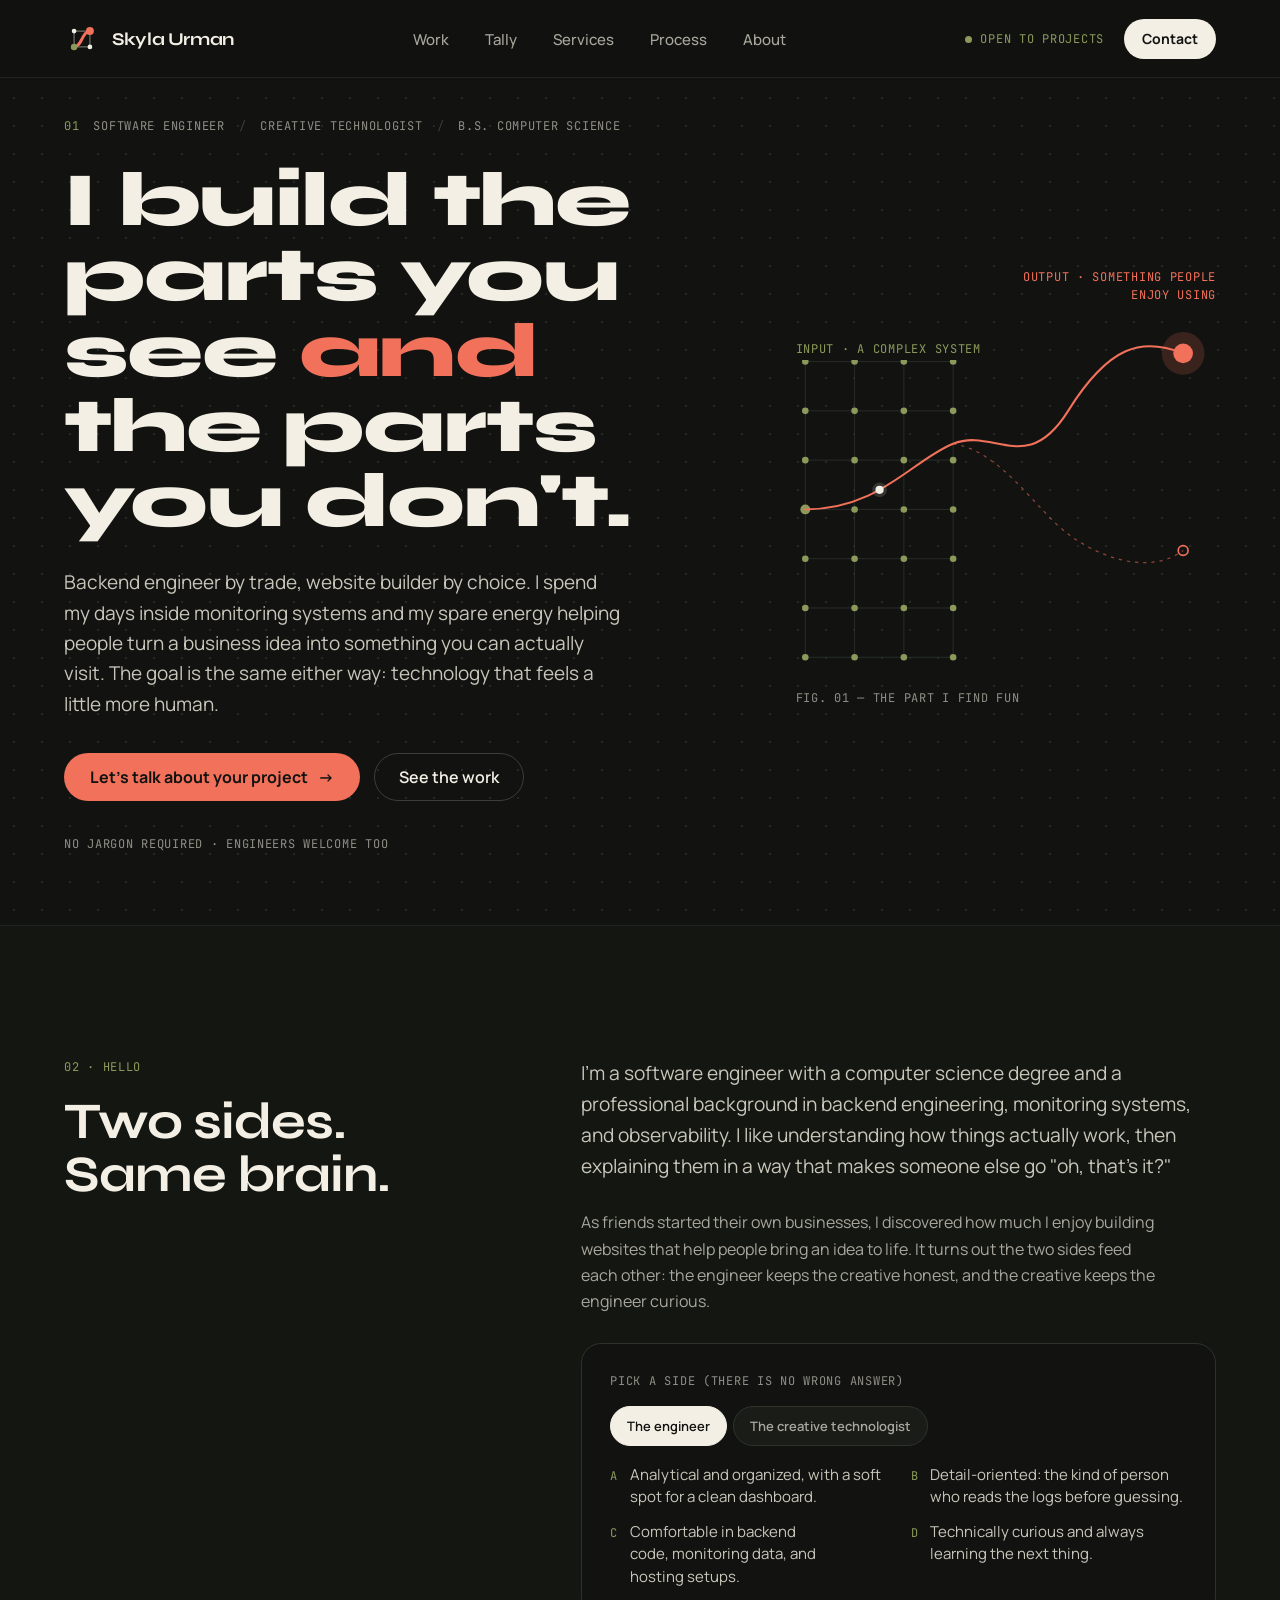
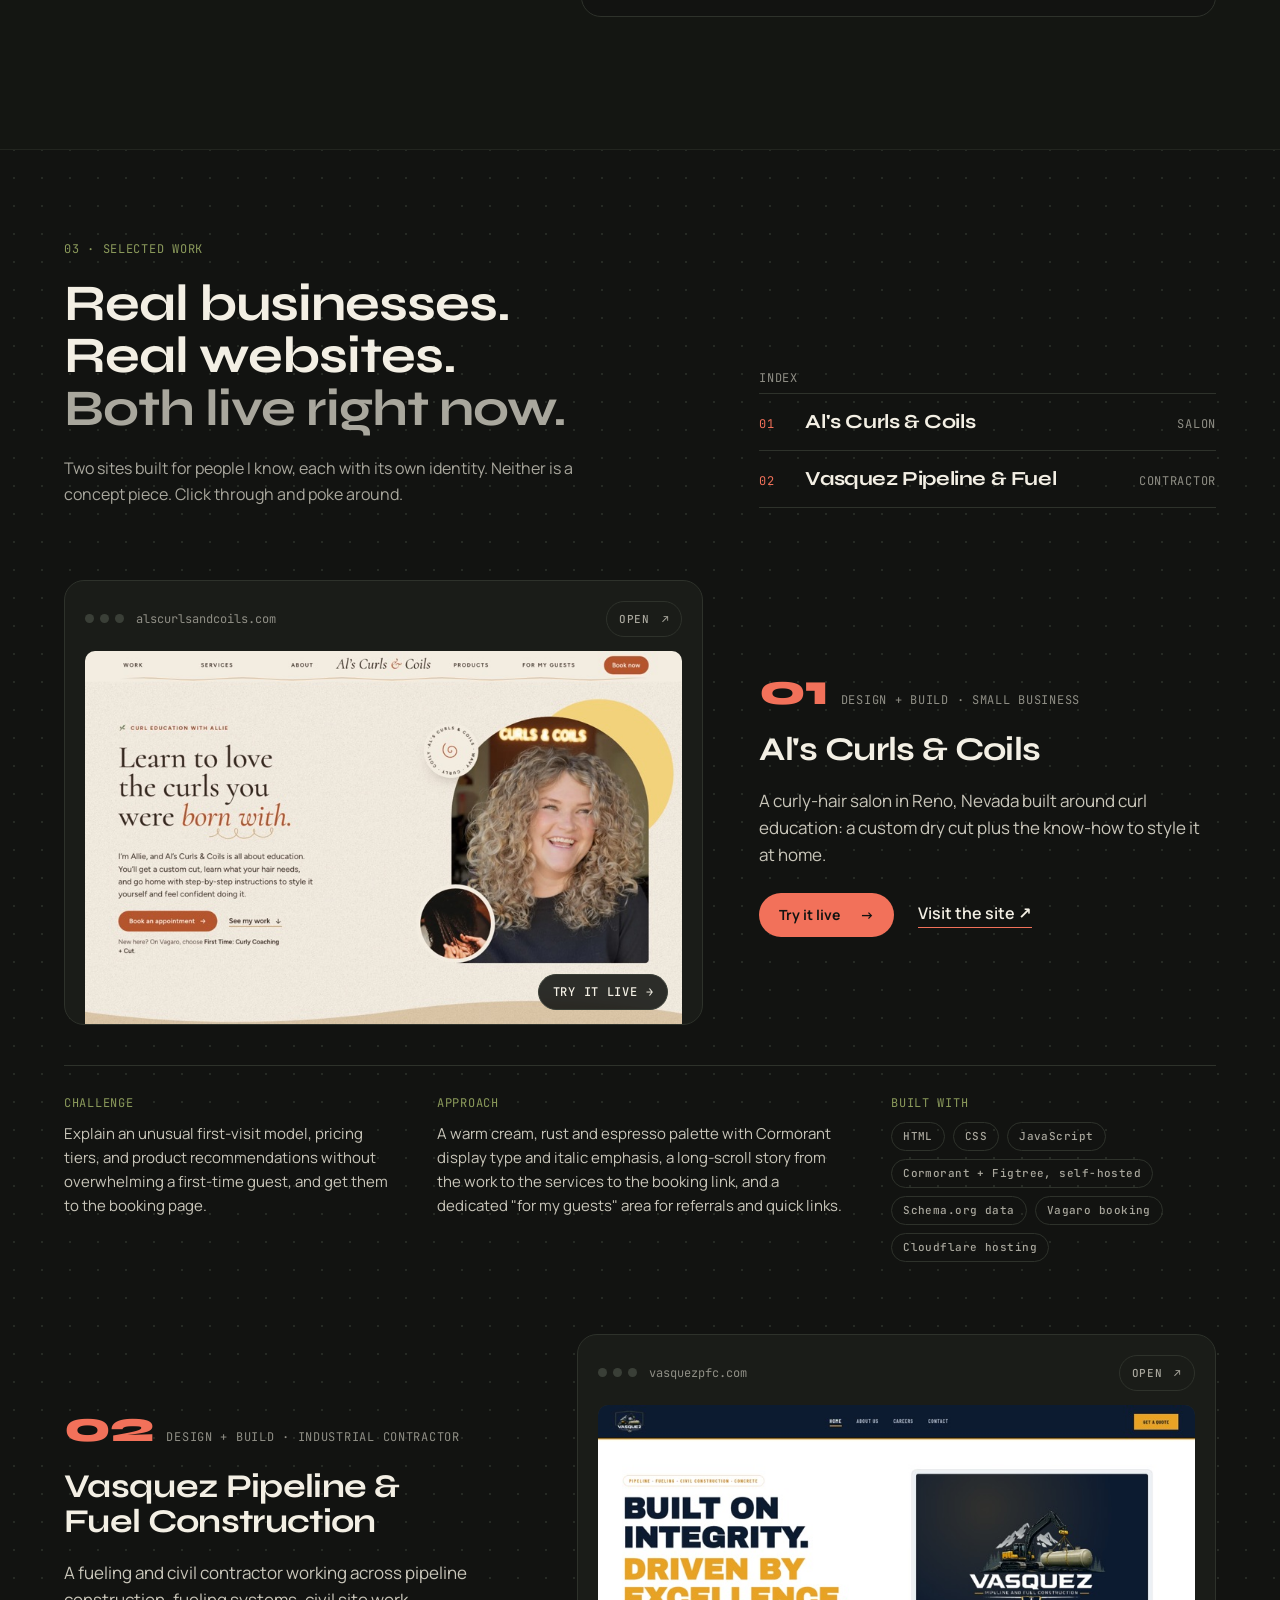
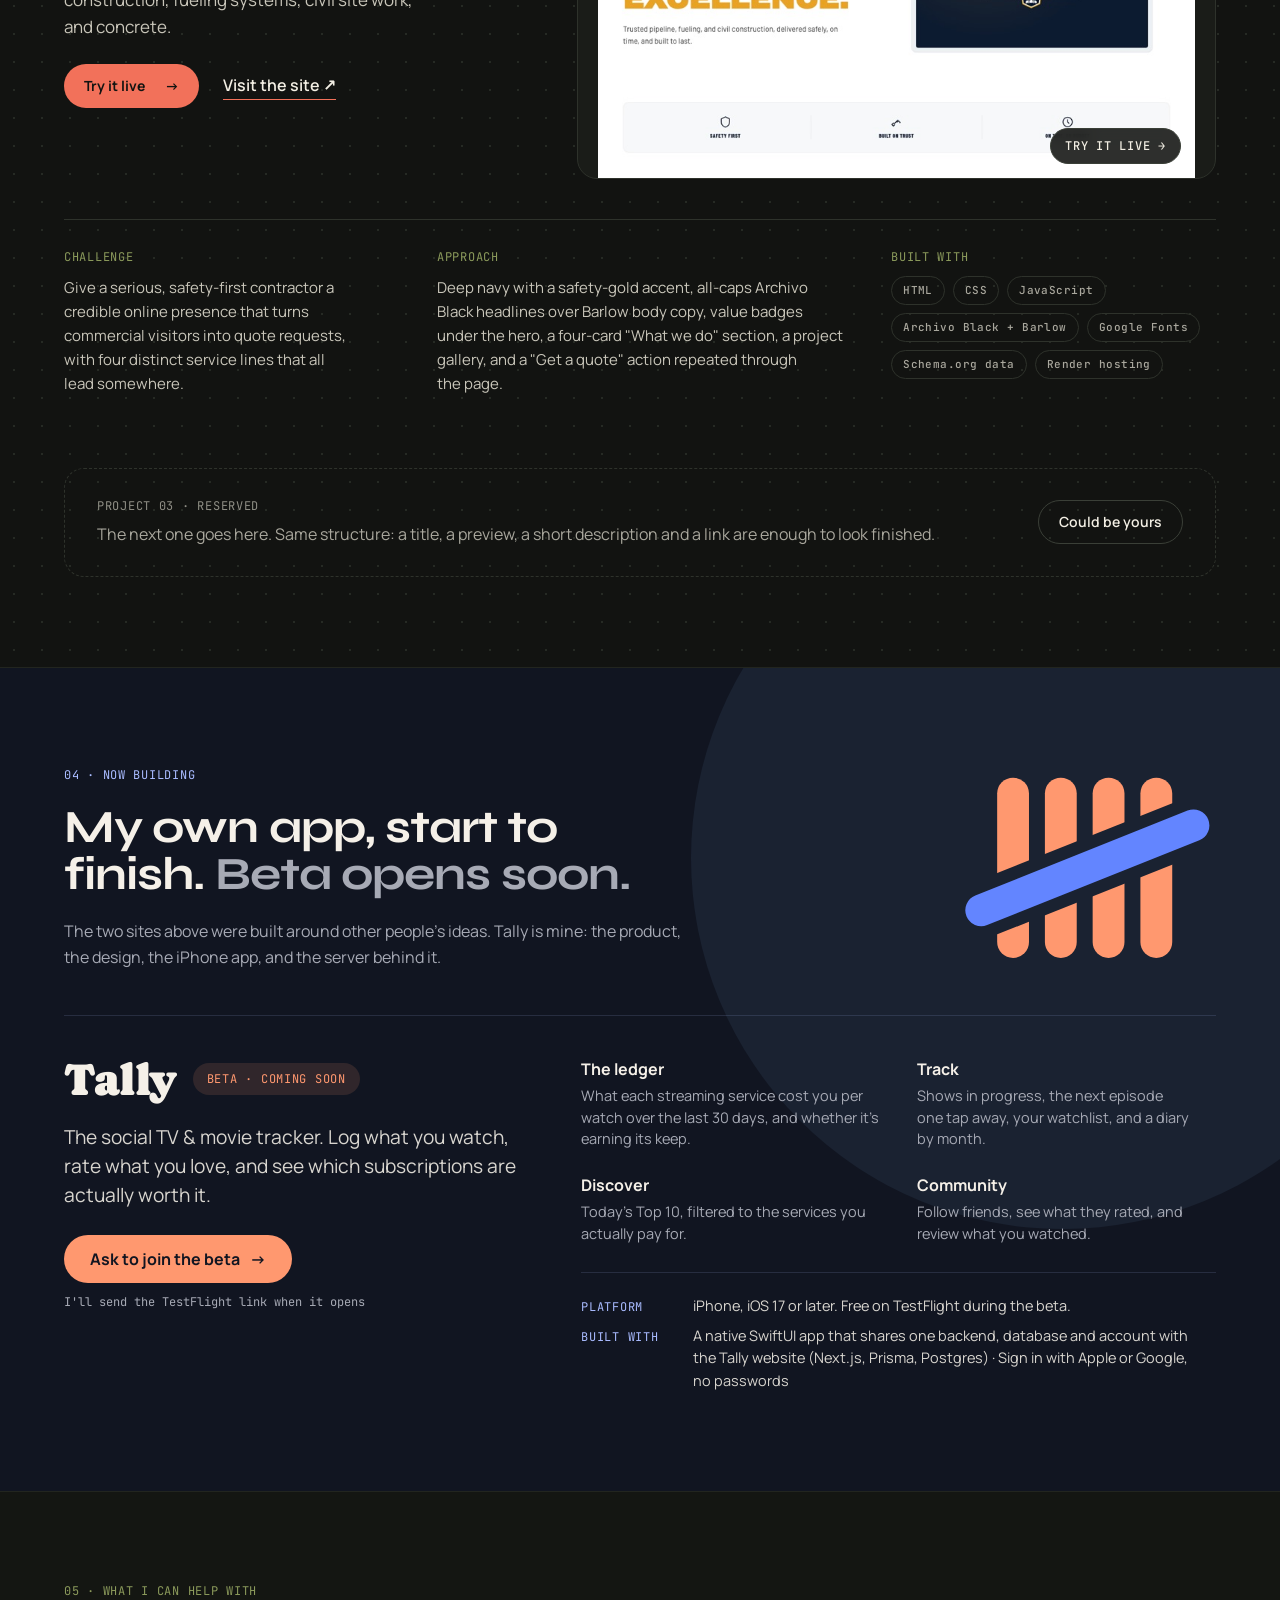
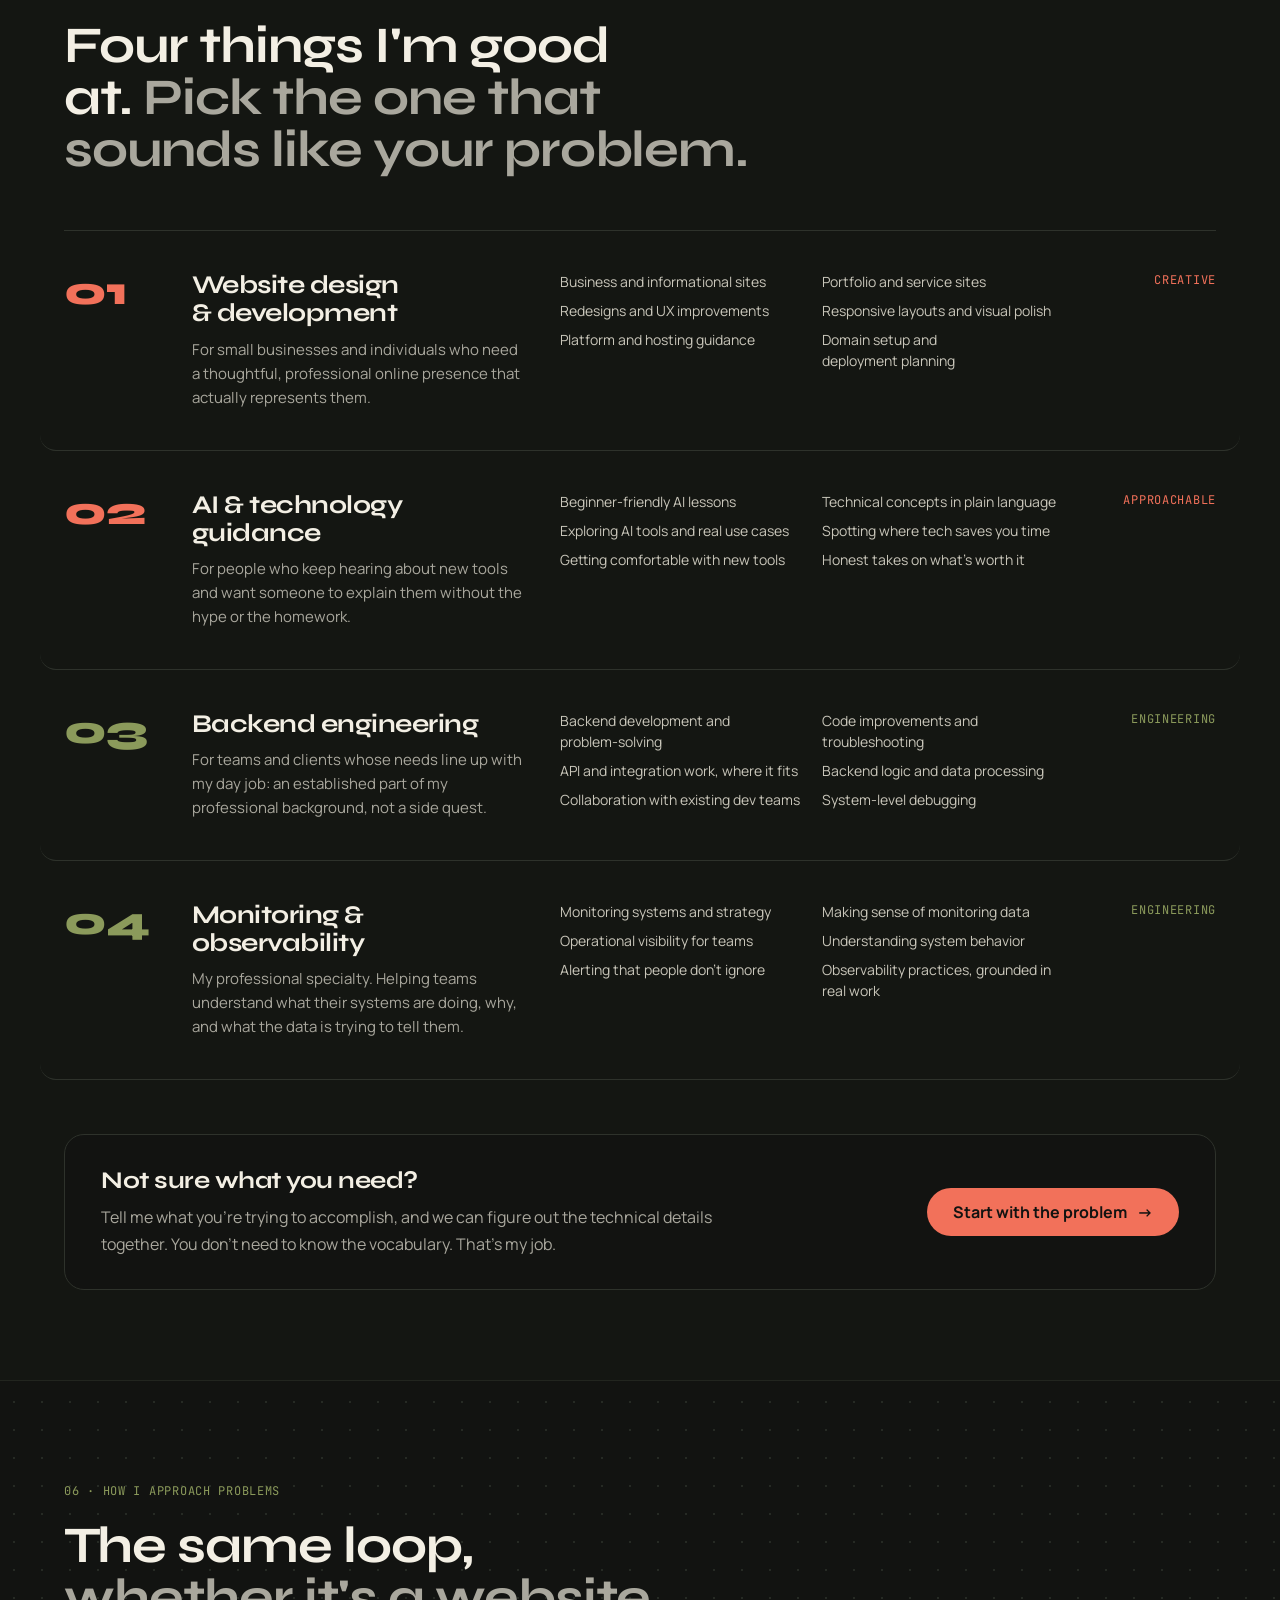
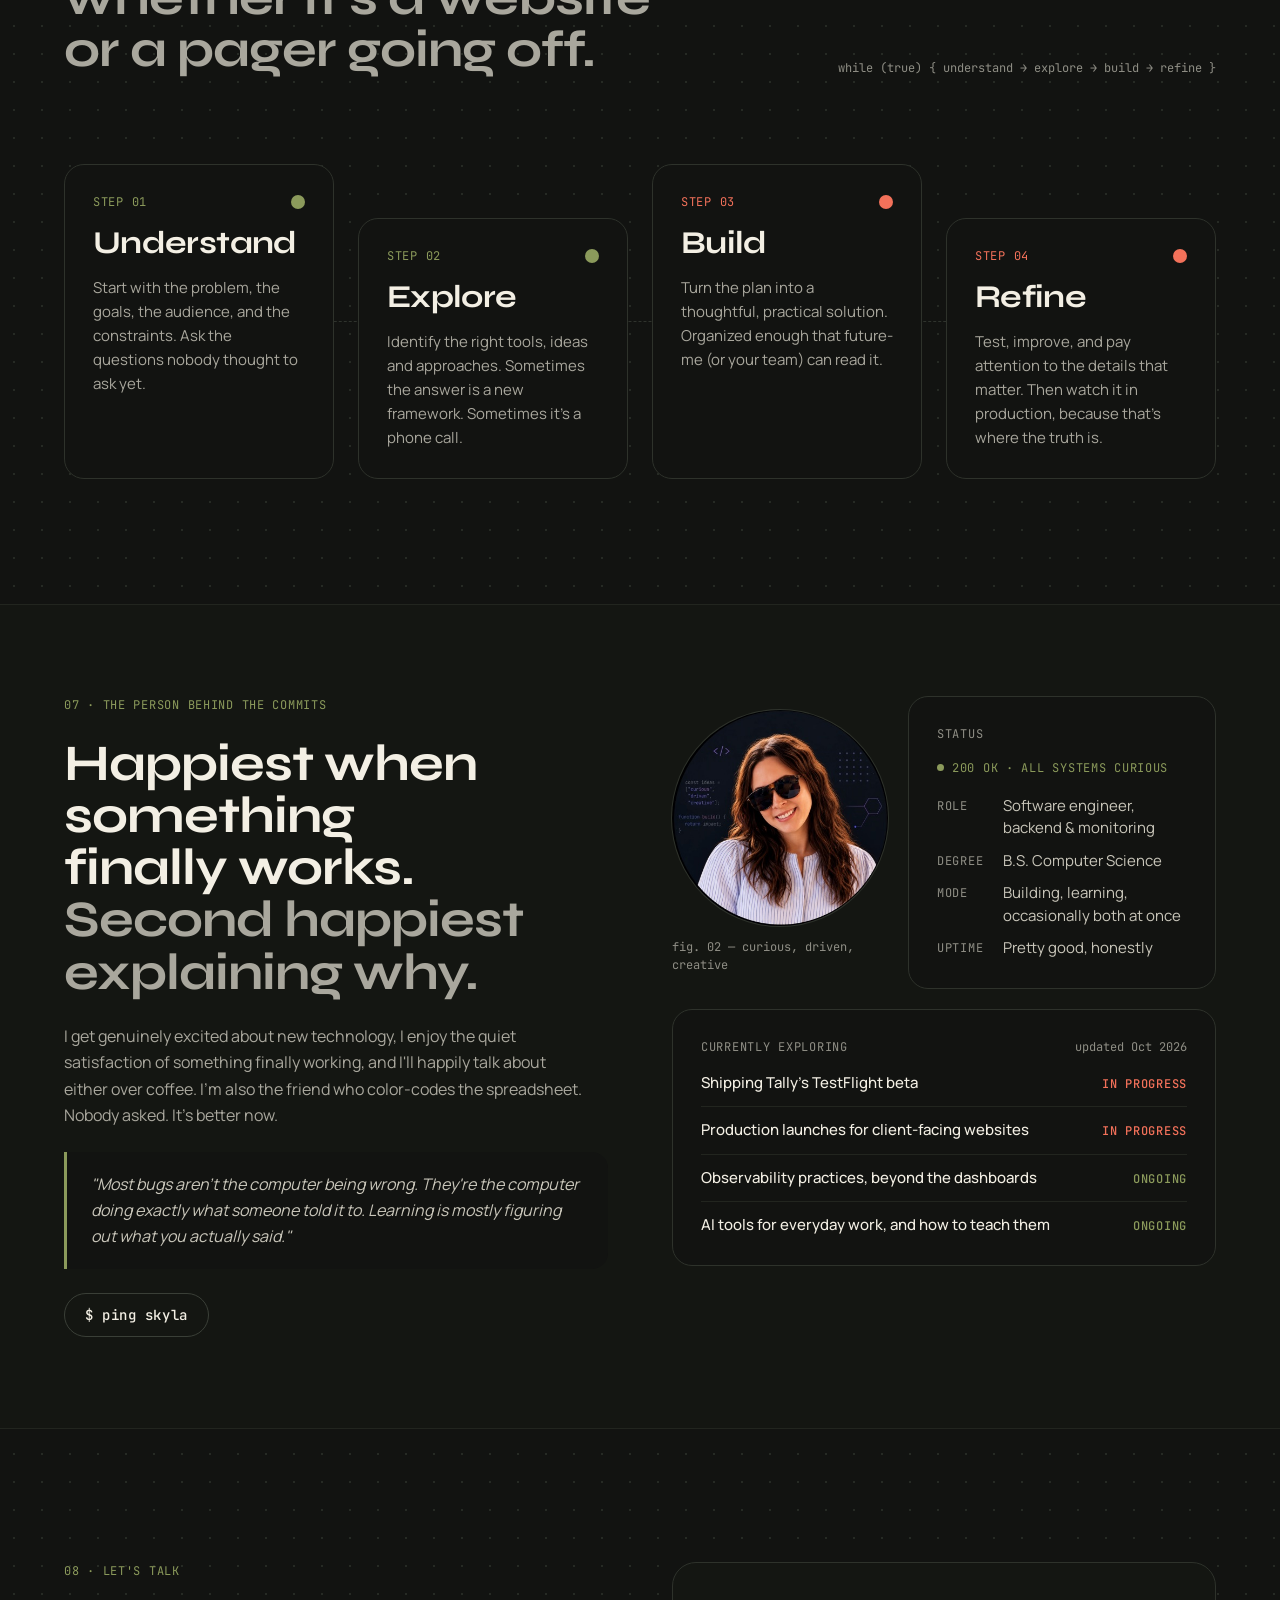
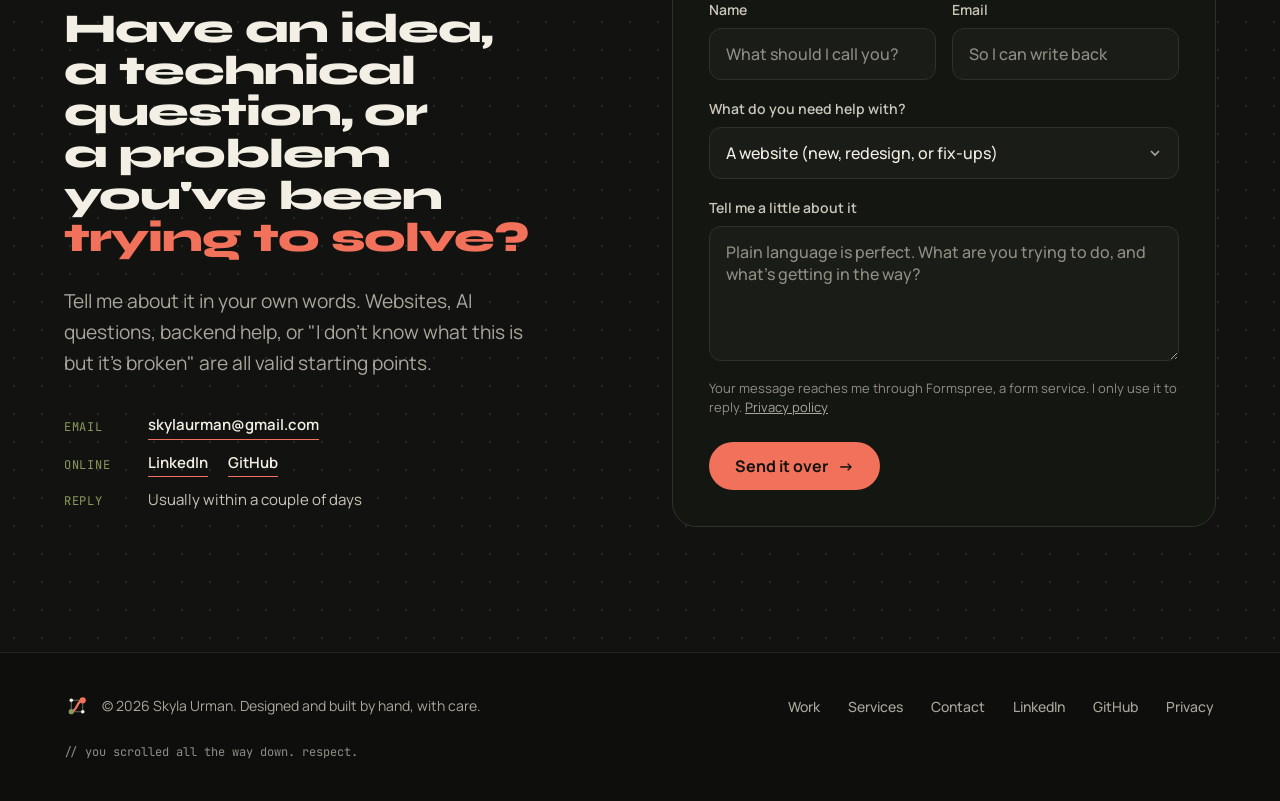
==== commit 7f8405bd: "Full-width live preview on phones and a new lattice mark The live client preview was 320px wide on a" ====
--- a/site/index.html
+++ b/site/index.html
@@ -24,9 +24,9 @@
 <link rel="preconnect" href="https://fonts.gstatic.com" crossorigin>
 <link rel="stylesheet" href="https://fonts.googleapis.com/css2?family=JetBrains+Mono:wght@400;500&family=Manrope:wght@400;500;600;700&family=Syne:wght@600;700;800&display=swap">
 <link rel="stylesheet" href="https://fonts.googleapis.com/css2?family=Caprasimo&text=Tally&display=swap">
-<link rel="stylesheet" href="styles.css?v=20261014n">
+<link rel="stylesheet" href="styles.css?v=20261014o">
 <script>document.documentElement.classList.add('js')</script>
-<script src="main.js?v=20261014n" defer></script>
+<script src="main.js?v=20261014o" defer></script>
 </head>
 <body>
 <a class="skip-link" href="#main">Skip to content</a>
@@ -35,7 +35,7 @@
 <header class="site-header">
   <nav class="wrap nav" aria-label="Main">
     <a class="brand" href="#top">
-      <svg class="logo-mark" viewBox="0 0 100 100" aria-hidden="true" focusable="false"><path d="M 67.2 23 A 19 19 0 1 0 50 50 A 19 19 0 1 1 32.8 77" fill="none" stroke="#F3EFE4" stroke-width="13" stroke-linecap="round"/><circle cx="67.2" cy="23" r="8.5" fill="#8B9A5B"/><circle cx="32.8" cy="77" r="8.5" fill="#F2715A"/></svg>
+      <svg class="logo-mark" viewBox="0 0 100 100" aria-hidden="true" focusable="false"><g stroke="#F3EFE4" stroke-opacity=".4" stroke-width="3.5"><path d="M28 28H72M28 72H72M28 28V72M72 28V72"/></g><circle cx="28" cy="28" r="6.5" fill="#F3EFE4"/><circle cx="72" cy="72" r="6.5" fill="#F3EFE4"/><path d="M28 72 C 50 72, 50 28, 72 28" fill="none" stroke="#F2715A" stroke-width="8" stroke-linecap="round"/><circle cx="28" cy="72" r="9" fill="#8B9A5B"/><circle cx="72" cy="28" r="11" fill="#F2715A"/></svg>
       <span class="brand-name">Skyla Urman</span>
     </a>
     <ul class="nav-links">
@@ -503,7 +503,7 @@
 <!-- ============ FOOTER ============ -->
 <footer class="site-footer">
   <div class="wrap footer-row">
-    <p class="foot-copy"><svg class="logo-mark logo-mark--sm" viewBox="0 0 100 100" aria-hidden="true" focusable="false"><path d="M 67.2 23 A 19 19 0 1 0 50 50 A 19 19 0 1 1 32.8 77" fill="none" stroke="#F3EFE4" stroke-width="15" stroke-linecap="round"/><circle cx="67.2" cy="23" r="9.5" fill="#8B9A5B"/><circle cx="32.8" cy="77" r="9.5" fill="#F2715A"/></svg>© 2026 Skyla Urman. Designed and built by hand, with care.</p>
+    <p class="foot-copy"><svg class="logo-mark logo-mark--sm" viewBox="0 0 100 100" aria-hidden="true" focusable="false"><g stroke="#F3EFE4" stroke-opacity=".4" stroke-width="4"><path d="M28 28H72M28 72H72M28 28V72M72 28V72"/></g><circle cx="28" cy="28" r="7" fill="#F3EFE4"/><circle cx="72" cy="72" r="7" fill="#F3EFE4"/><path d="M28 72 C 50 72, 50 28, 72 28" fill="none" stroke="#F2715A" stroke-width="9" stroke-linecap="round"/><circle cx="28" cy="72" r="10" fill="#8B9A5B"/><circle cx="72" cy="28" r="12" fill="#F2715A"/></svg>© 2026 Skyla Urman. Designed and built by hand, with care.</p>
     <ul class="foot-links">
       <li><a class="navlink" href="#work">Work</a></li>
       <li><a class="navlink" href="#services">Services</a></li>
--- a/site/styles.css
+++ b/site/styles.css
@@ -646,6 +646,10 @@
   .about-portrait img { width: min(100%, 240px); }
   .shot.is-live .shot-dots, .shot.is-live .shot-url { display: none; }
   .shot.is-live .shot-actions { margin-left: 0; width: 100%; justify-content: space-between; }
+  /* live on a phone: the window runs edge to edge so the client site gets a real phone width (its sticky bars need ~360px) */
+  .shot.is-live { margin-inline: calc(-1 * var(--gutter)); padding-inline: 0; border-inline: 0; border-radius: 0; scroll-margin-top: var(--header-h); }
+  .shot.is-live .shot-bar { padding-inline: 14px; }
+  .shot.is-live .shot-view { border-radius: 0; }
   .reserved { padding: 20px; }
   .about-id { grid-template-columns: 1fr; }
   .tally { padding-block: 64px; }
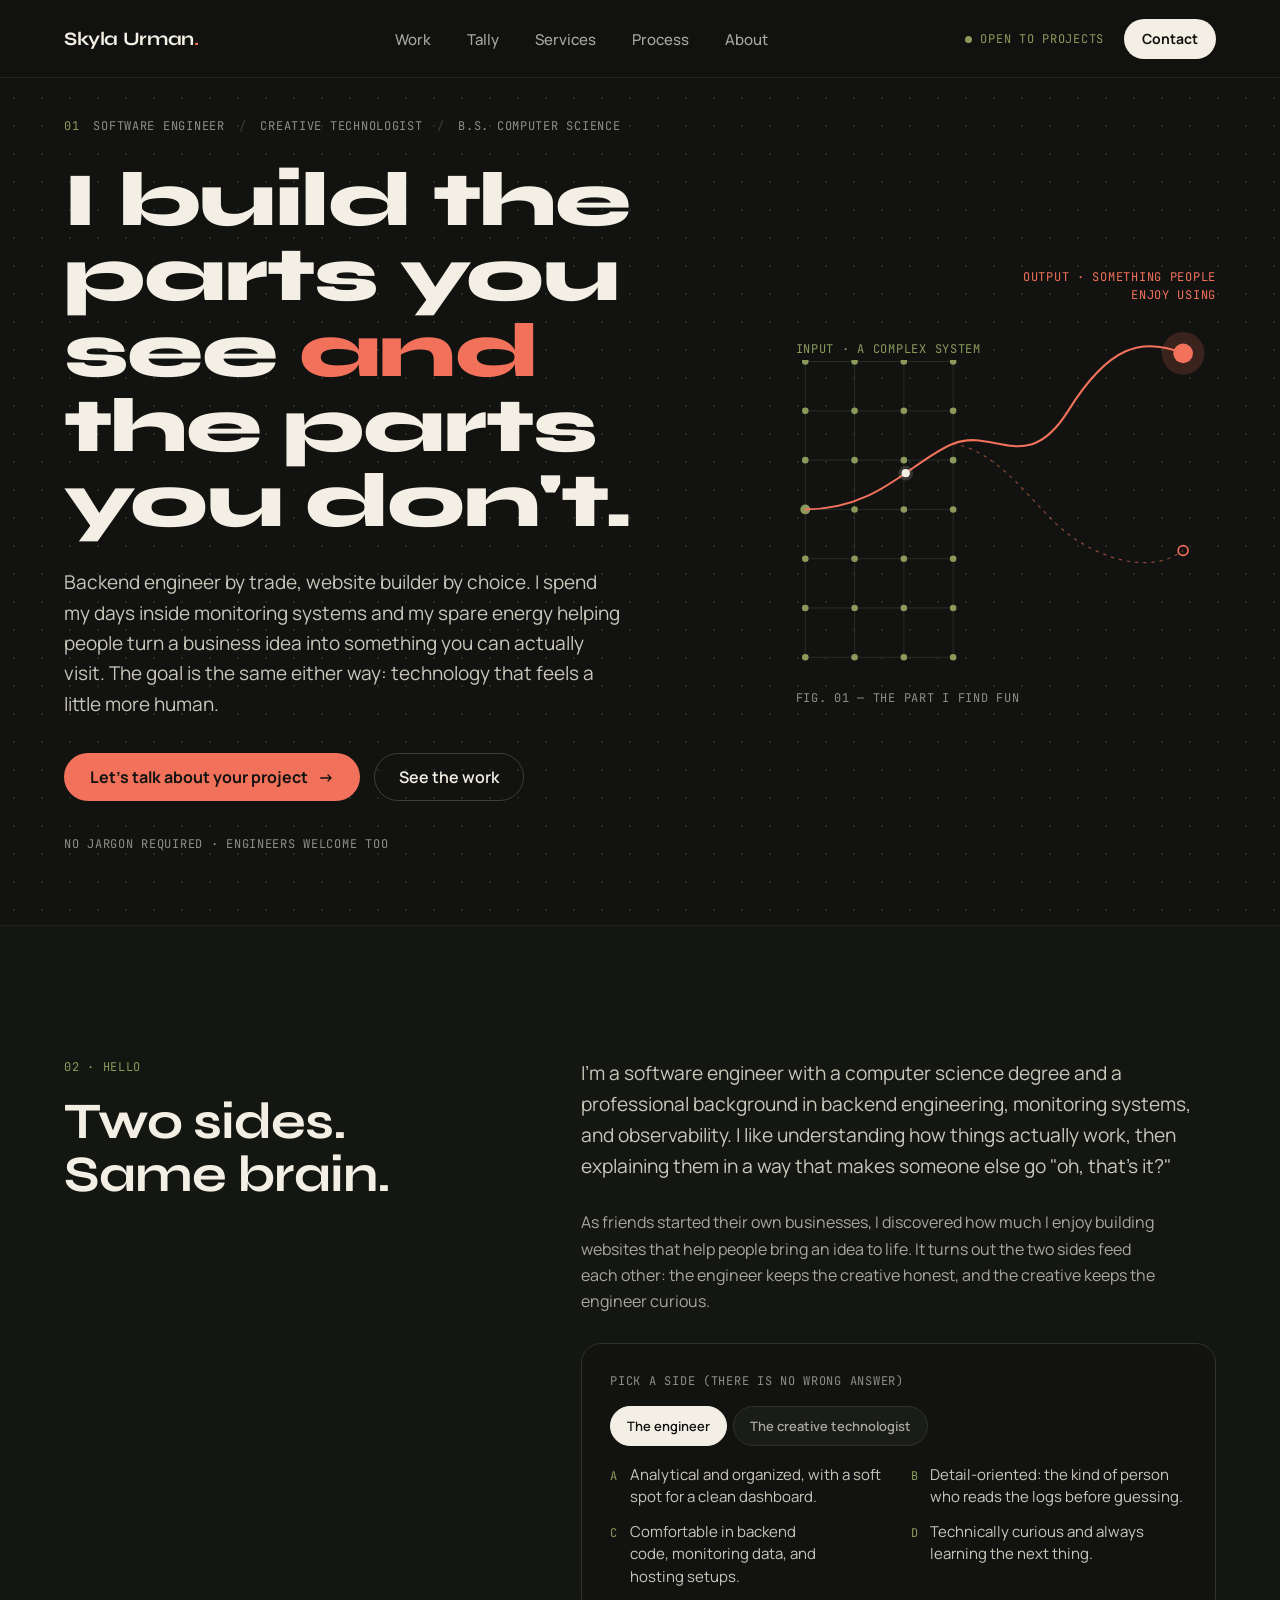
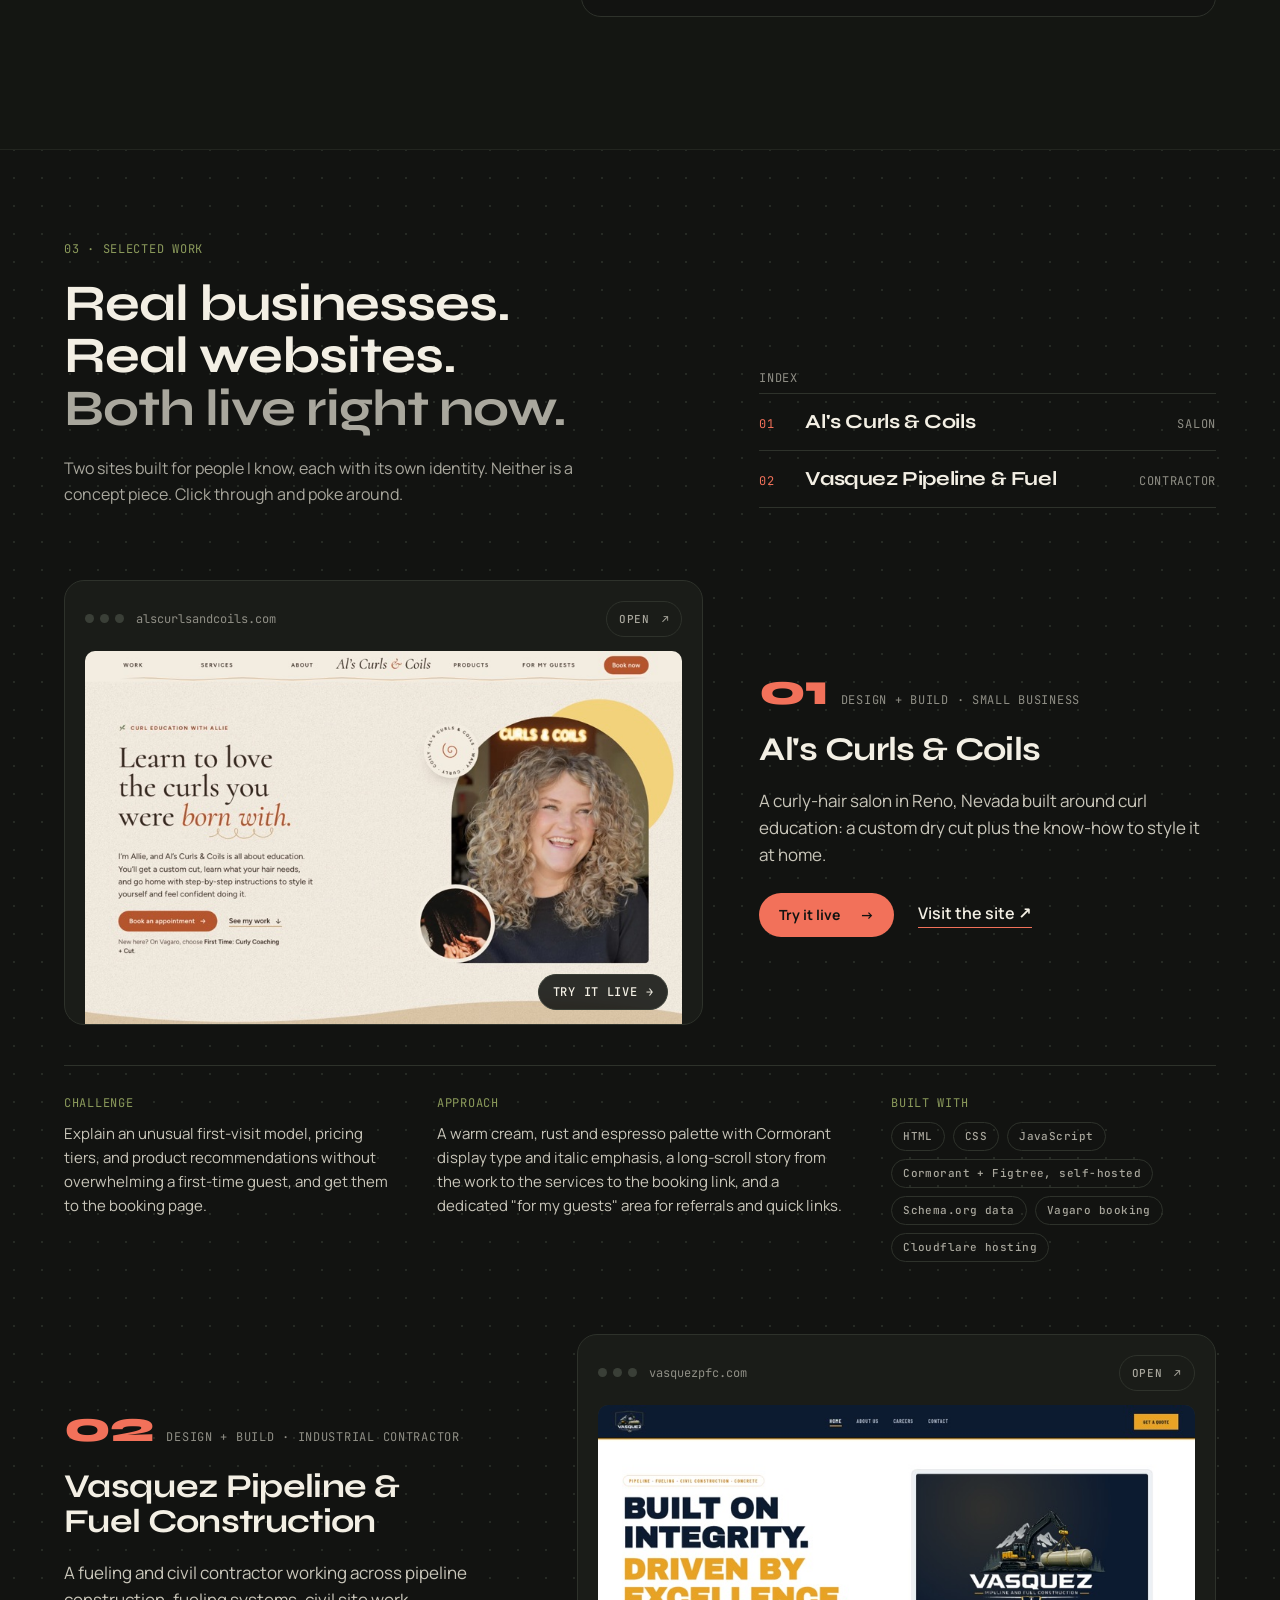
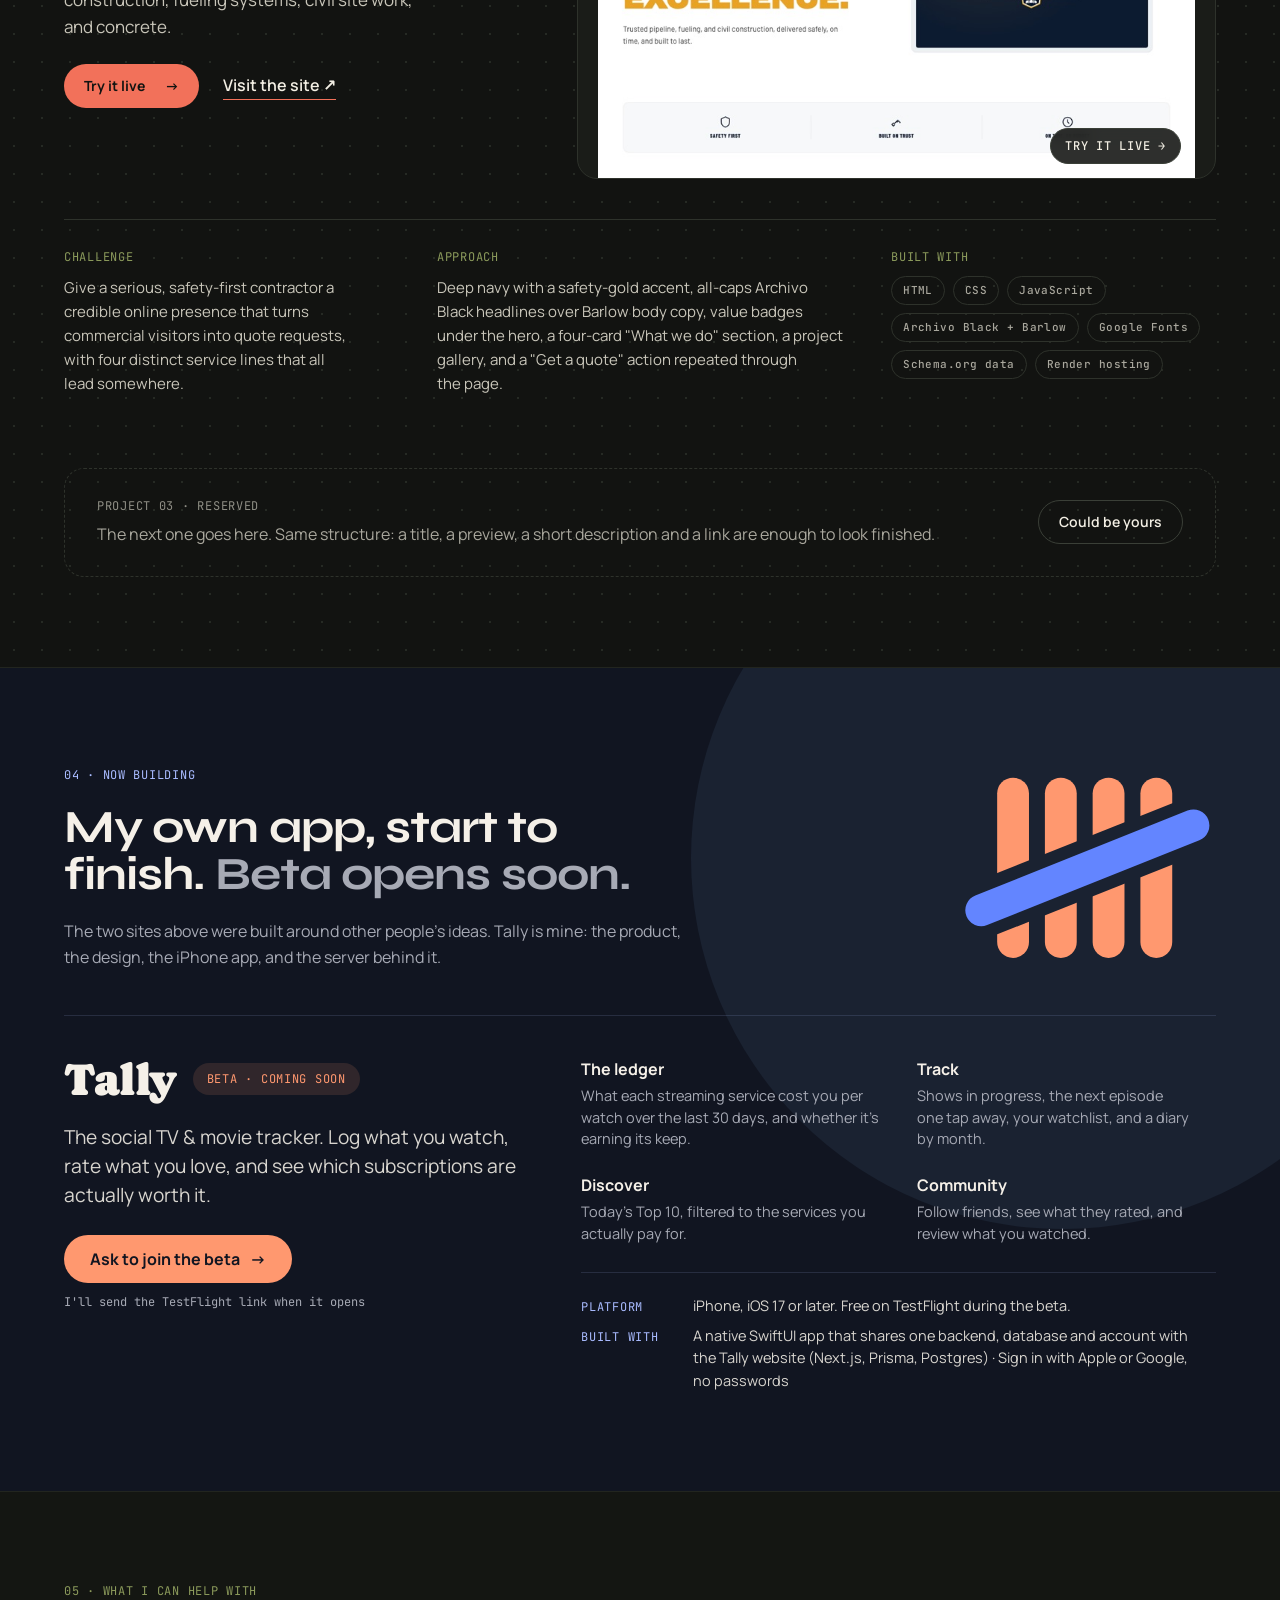
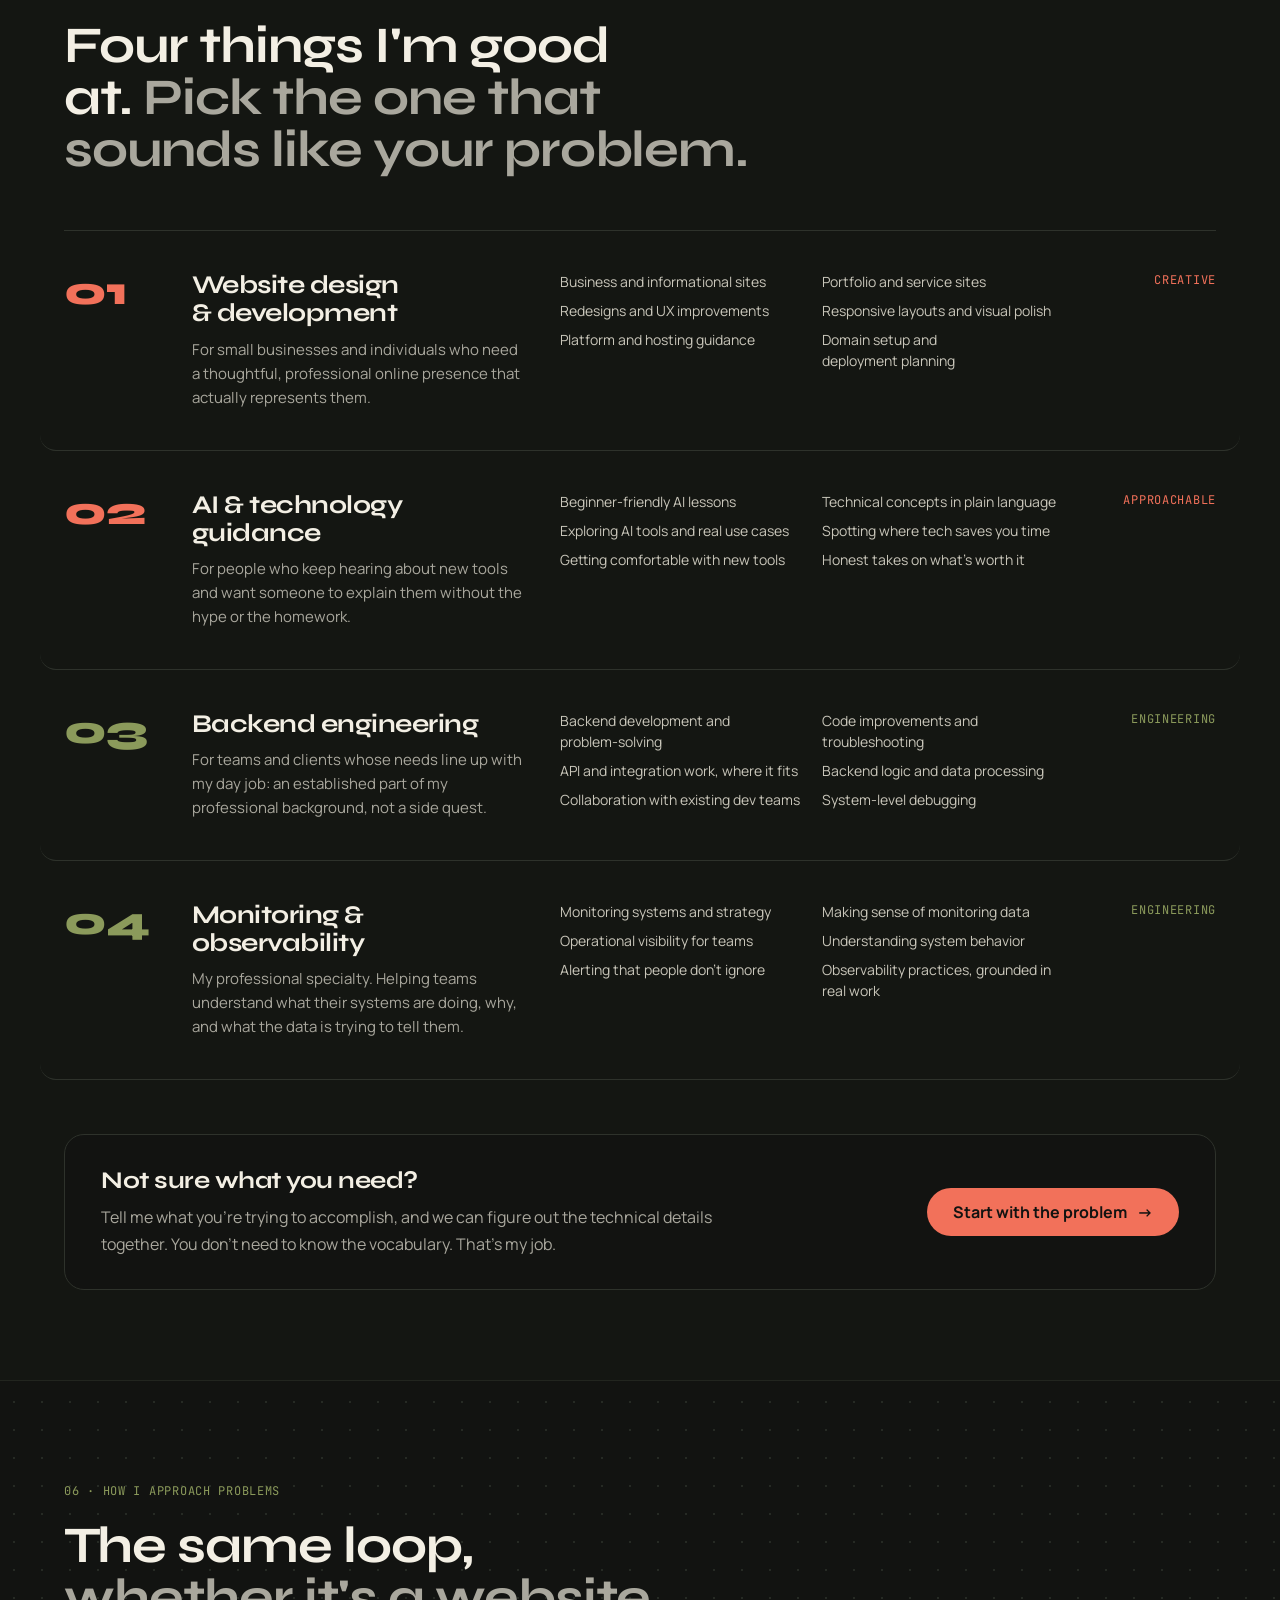
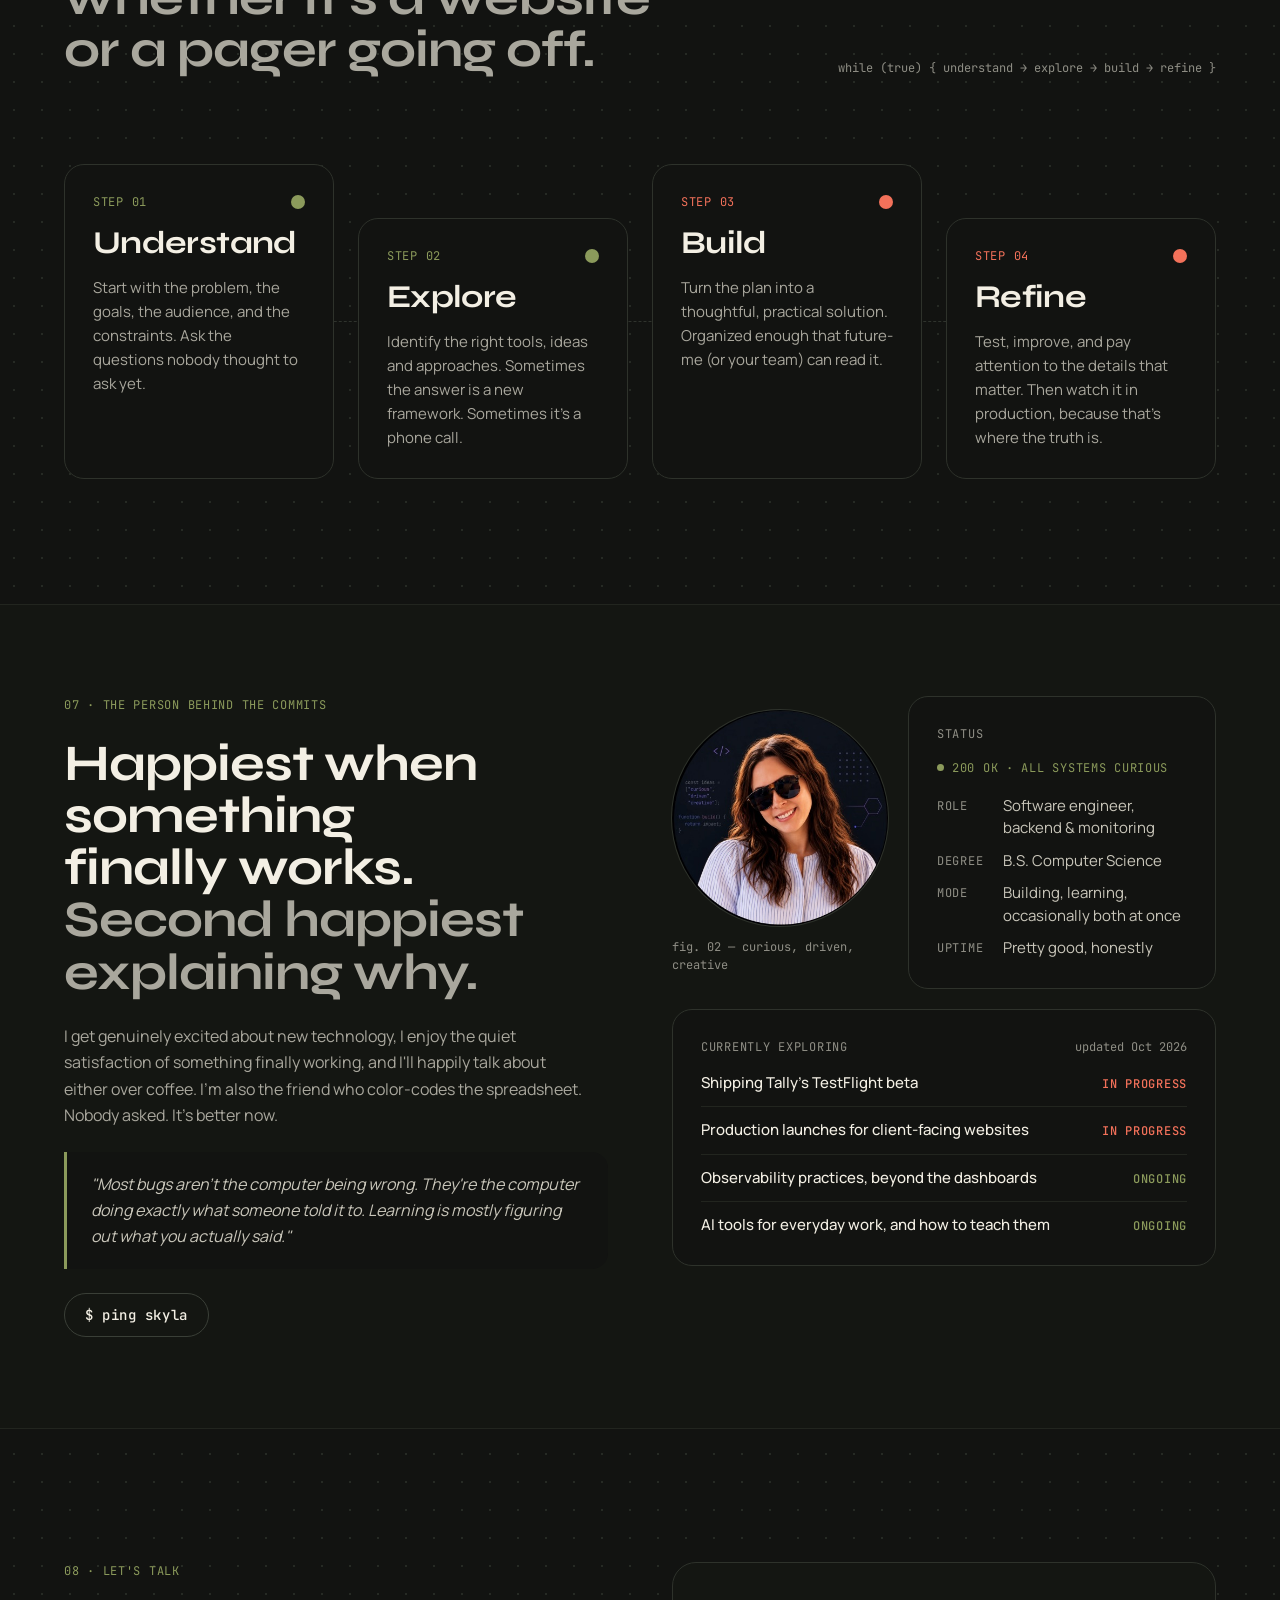
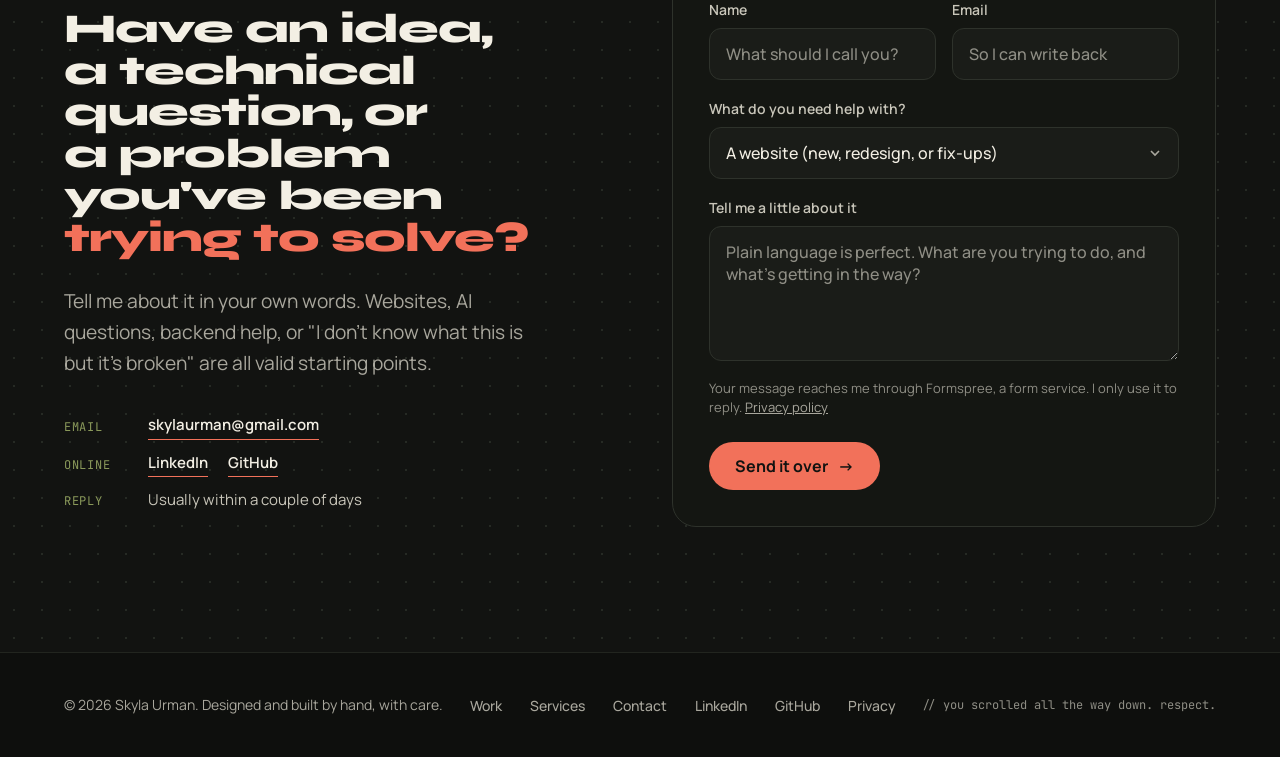
==== commit c14466b9: "Use a wordmark with a coral full stop instead of a logo mark Drop the mark from the header, footer a" ====
--- a/site/index.html
+++ b/site/index.html
@@ -24,9 +24,9 @@
 <link rel="preconnect" href="https://fonts.gstatic.com" crossorigin>
 <link rel="stylesheet" href="https://fonts.googleapis.com/css2?family=JetBrains+Mono:wght@400;500&family=Manrope:wght@400;500;600;700&family=Syne:wght@600;700;800&display=swap">
 <link rel="stylesheet" href="https://fonts.googleapis.com/css2?family=Caprasimo&text=Tally&display=swap">
-<link rel="stylesheet" href="styles.css?v=20261014o">
+<link rel="stylesheet" href="styles.css?v=20261014p">
 <script>document.documentElement.classList.add('js')</script>
-<script src="main.js?v=20261014o" defer></script>
+<script src="main.js?v=20261014p" defer></script>
 </head>
 <body>
 <a class="skip-link" href="#main">Skip to content</a>
@@ -35,8 +35,7 @@
 <header class="site-header">
   <nav class="wrap nav" aria-label="Main">
     <a class="brand" href="#top">
-      <svg class="logo-mark" viewBox="0 0 100 100" aria-hidden="true" focusable="false"><g stroke="#F3EFE4" stroke-opacity=".4" stroke-width="3.5"><path d="M28 28H72M28 72H72M28 28V72M72 28V72"/></g><circle cx="28" cy="28" r="6.5" fill="#F3EFE4"/><circle cx="72" cy="72" r="6.5" fill="#F3EFE4"/><path d="M28 72 C 50 72, 50 28, 72 28" fill="none" stroke="#F2715A" stroke-width="8" stroke-linecap="round"/><circle cx="28" cy="72" r="9" fill="#8B9A5B"/><circle cx="72" cy="28" r="11" fill="#F2715A"/></svg>
-      <span class="brand-name">Skyla Urman</span>
+      <span class="brand-name">Skyla Urman<span class="brand-dot" aria-hidden="true">.</span></span>
     </a>
     <ul class="nav-links">
       <li><a class="navlink" href="#work">Work</a></li>
@@ -503,7 +502,7 @@
 <!-- ============ FOOTER ============ -->
 <footer class="site-footer">
   <div class="wrap footer-row">
-    <p class="foot-copy"><svg class="logo-mark logo-mark--sm" viewBox="0 0 100 100" aria-hidden="true" focusable="false"><g stroke="#F3EFE4" stroke-opacity=".4" stroke-width="4"><path d="M28 28H72M28 72H72M28 28V72M72 28V72"/></g><circle cx="28" cy="28" r="7" fill="#F3EFE4"/><circle cx="72" cy="72" r="7" fill="#F3EFE4"/><path d="M28 72 C 50 72, 50 28, 72 28" fill="none" stroke="#F2715A" stroke-width="9" stroke-linecap="round"/><circle cx="28" cy="72" r="10" fill="#8B9A5B"/><circle cx="72" cy="28" r="12" fill="#F2715A"/></svg>© 2026 Skyla Urman. Designed and built by hand, with care.</p>
+    <p class="foot-copy">© 2026 Skyla Urman. Designed and built by hand, with care.</p>
     <ul class="foot-links">
       <li><a class="navlink" href="#work">Work</a></li>
       <li><a class="navlink" href="#services">Services</a></li>
--- a/site/styles.css
+++ b/site/styles.css
@@ -140,8 +140,6 @@
 
 /* ---------- Brand mark ---------- */
 /* Signal S: the hero's curve as a letter, olive input node to coral output node */
-.logo-mark { display: block; flex: none; width: 36px; height: 36px; }
-.logo-mark--sm { width: 26px; height: 26px; }
 
 /* ---------- Buttons & links ---------- */
 .btn {
@@ -201,7 +199,8 @@
 }
 .nav { height: var(--header-h); display: flex; align-items: center; justify-content: space-between; gap: 24px; }
 .brand { display: flex; align-items: center; gap: 12px; text-decoration: none; color: var(--ink); }
-.brand-name { font-weight: 700; font-size: 18px; white-space: nowrap; }
+.brand-name { font-weight: 700; font-size: 19px; white-space: nowrap; }
+.brand-dot { color: var(--coral); }
 .nav-links { display: flex; gap: 32px; align-items: center; }
 .nav-actions { display: flex; align-items: center; gap: 20px; }
 .menu-btn {
@@ -574,7 +573,6 @@
   .nav-links, .nav-status { display: none; }
   .nav-actions { gap: 8px; }
   .menu-btn { display: inline-flex; }
-  .logo-mark:not(.logo-mark--sm) { width: 32px; height: 32px; }
   .brand { gap: 10px; }
 
   .hero { padding-block: 24px 40px; }
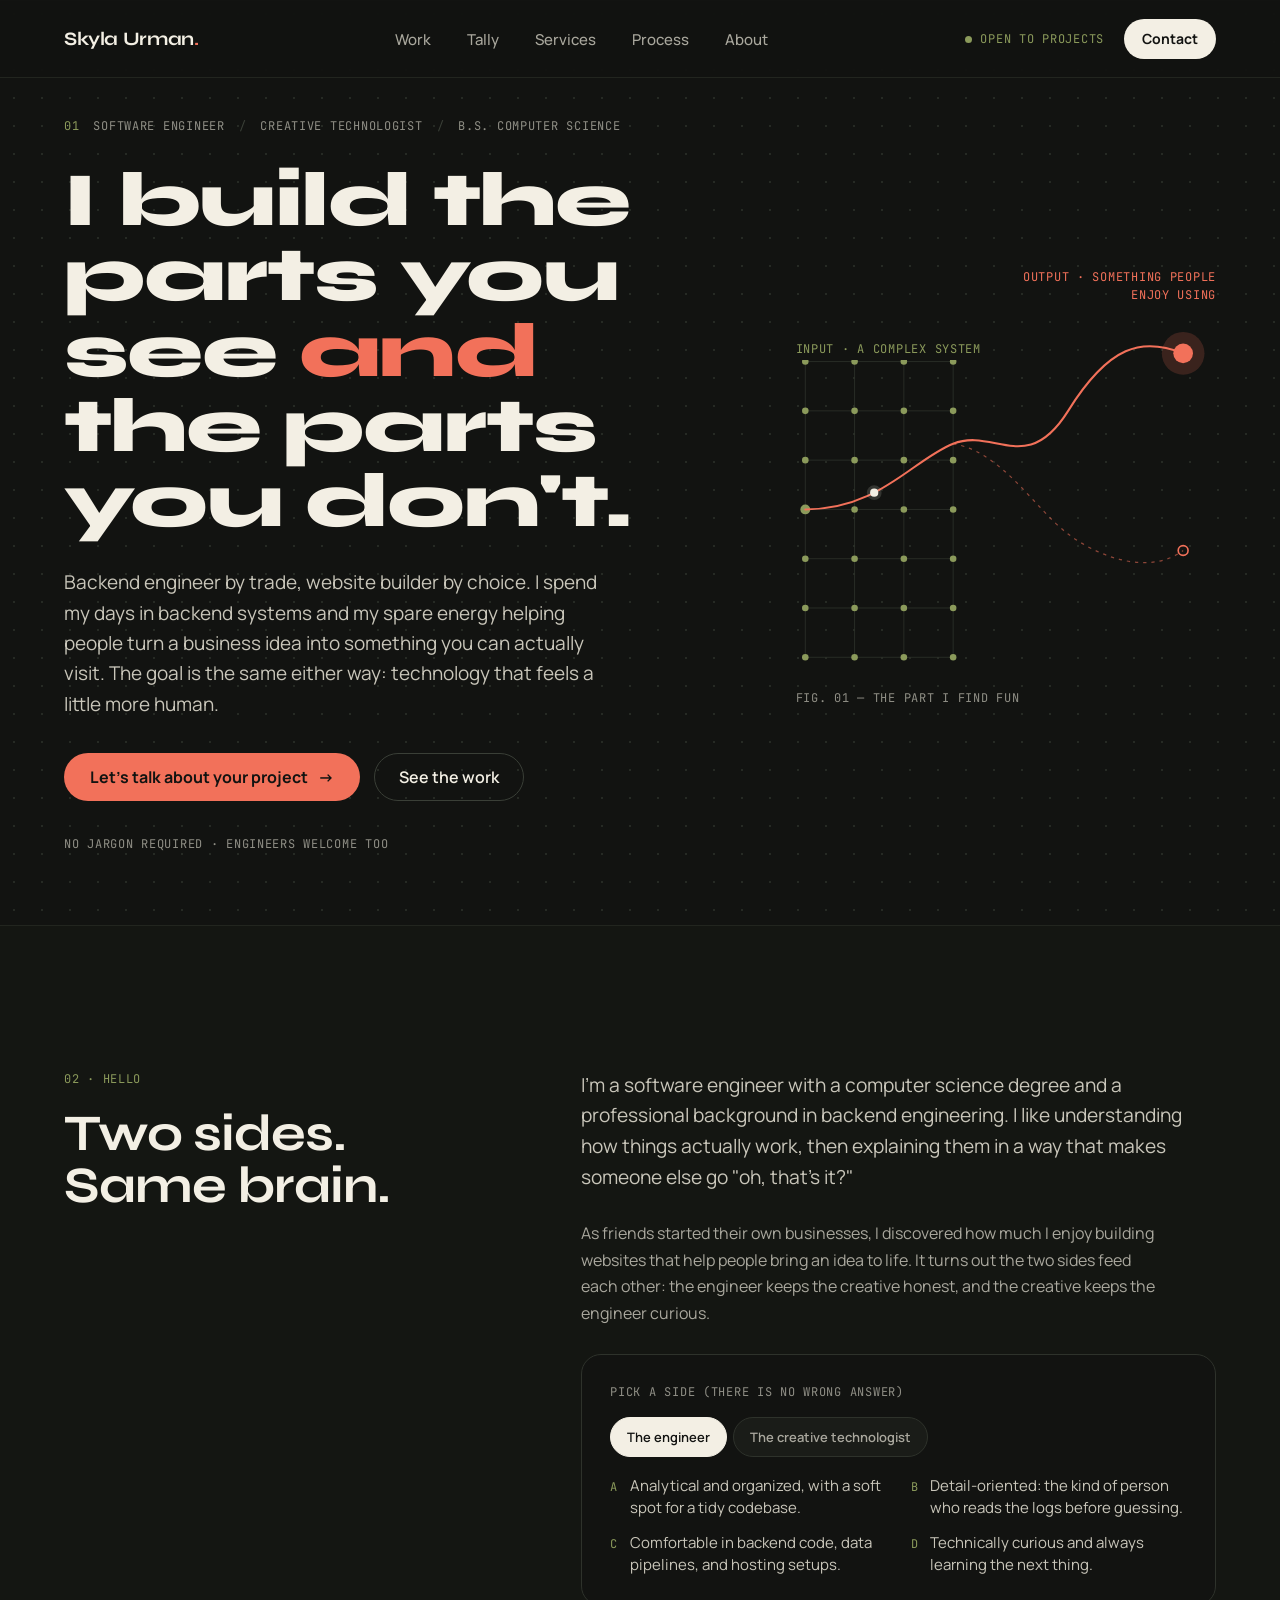
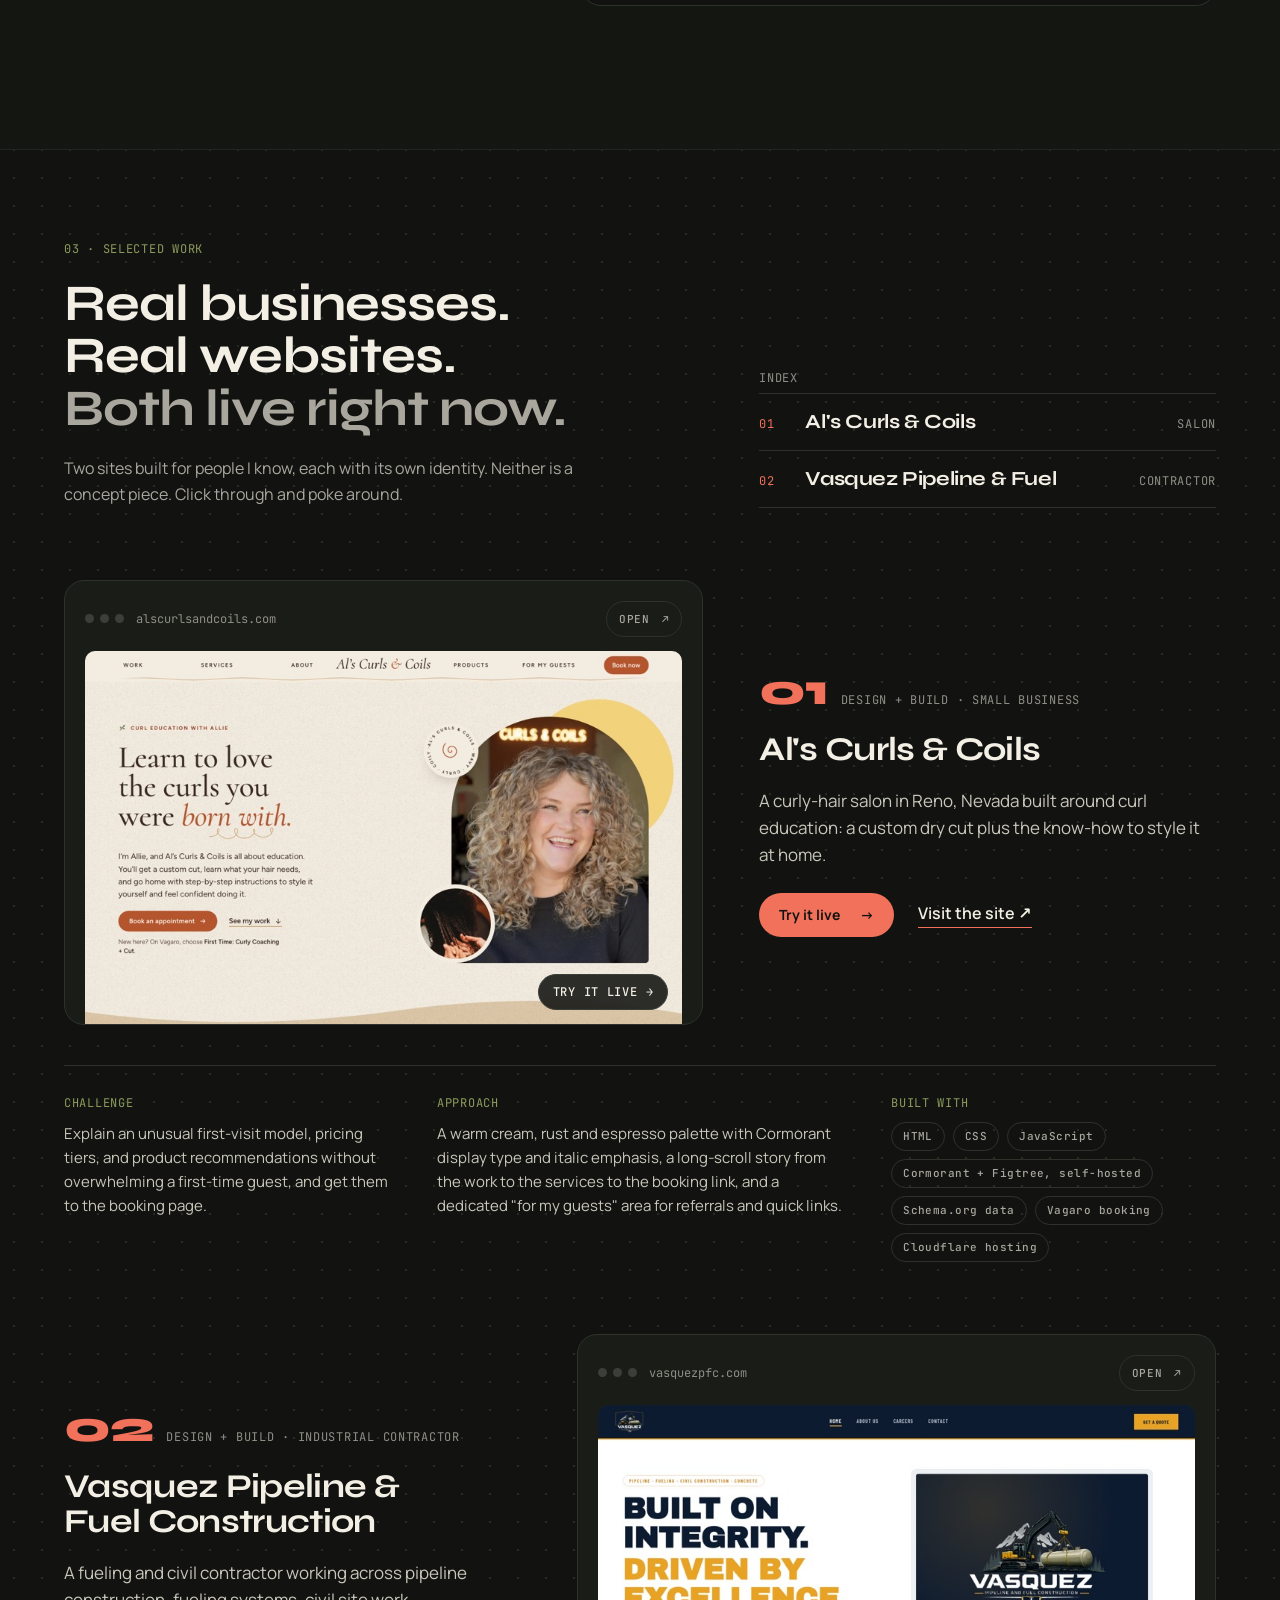
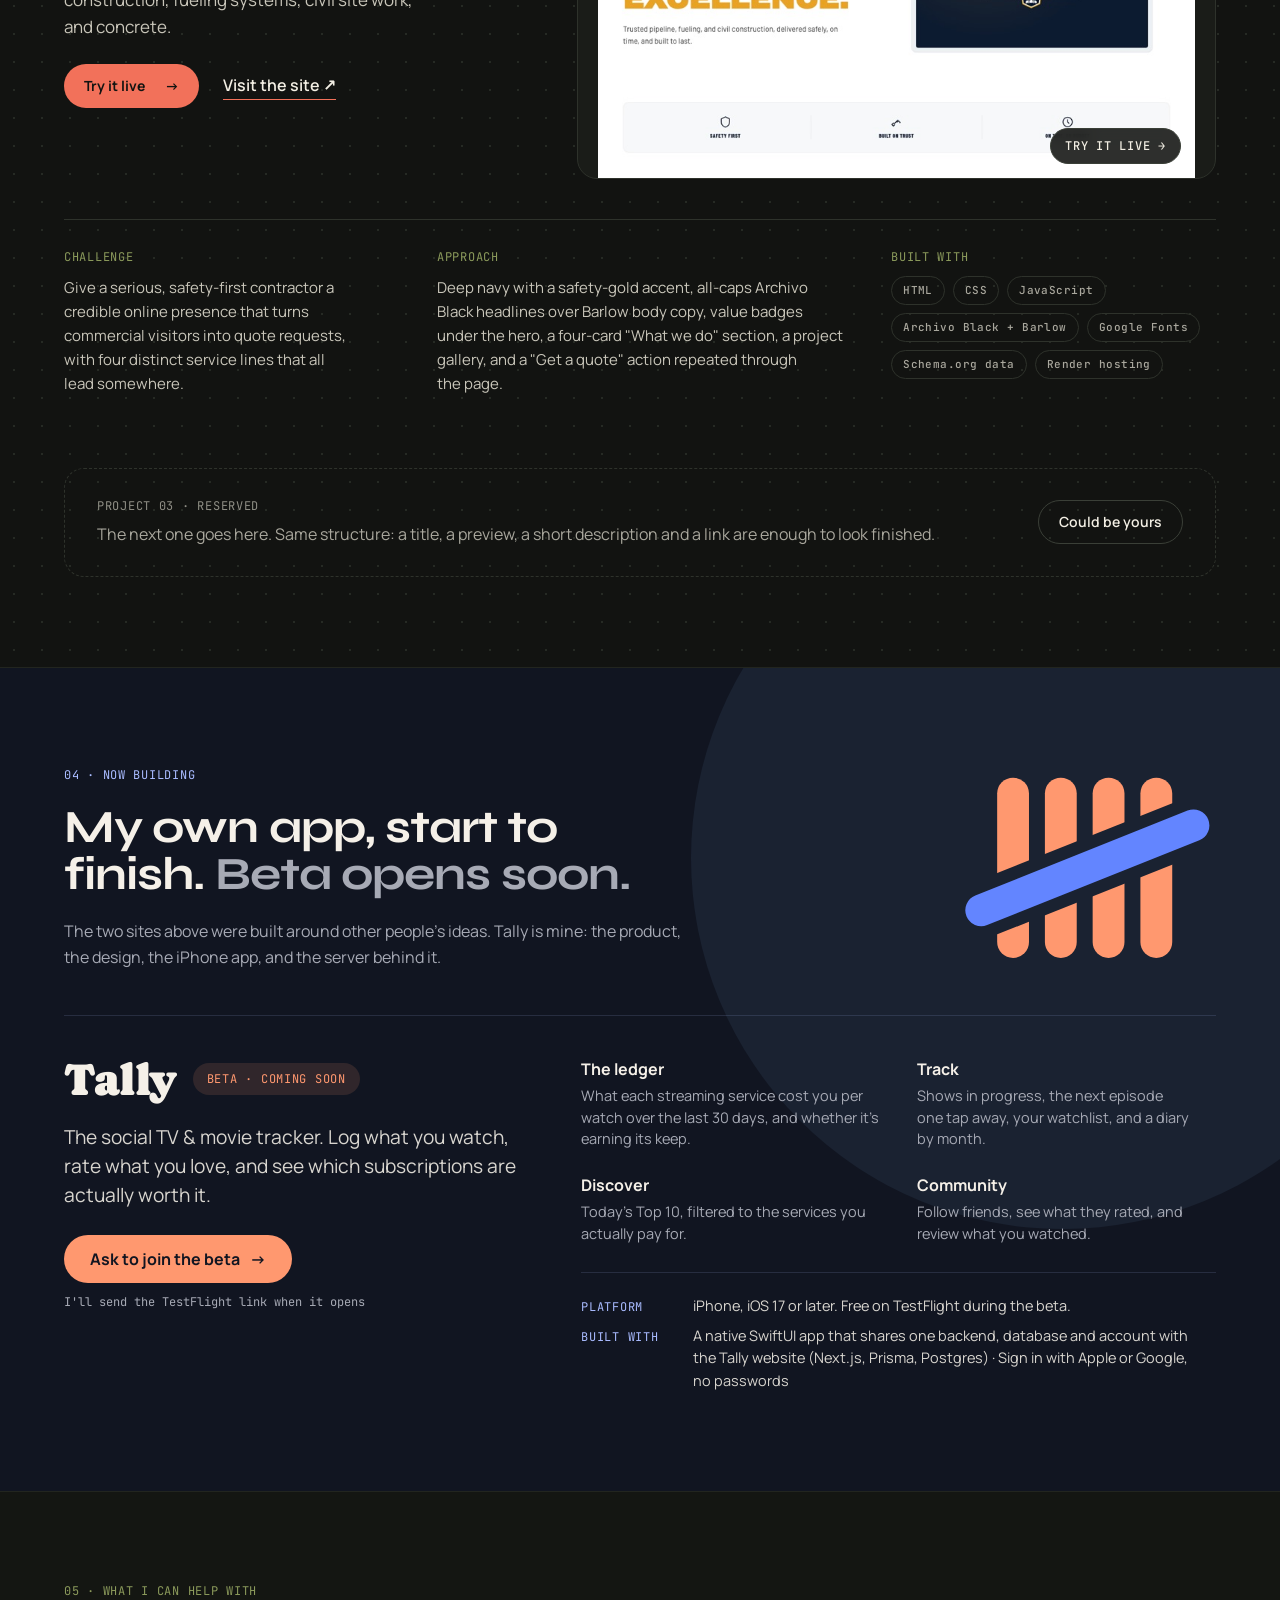
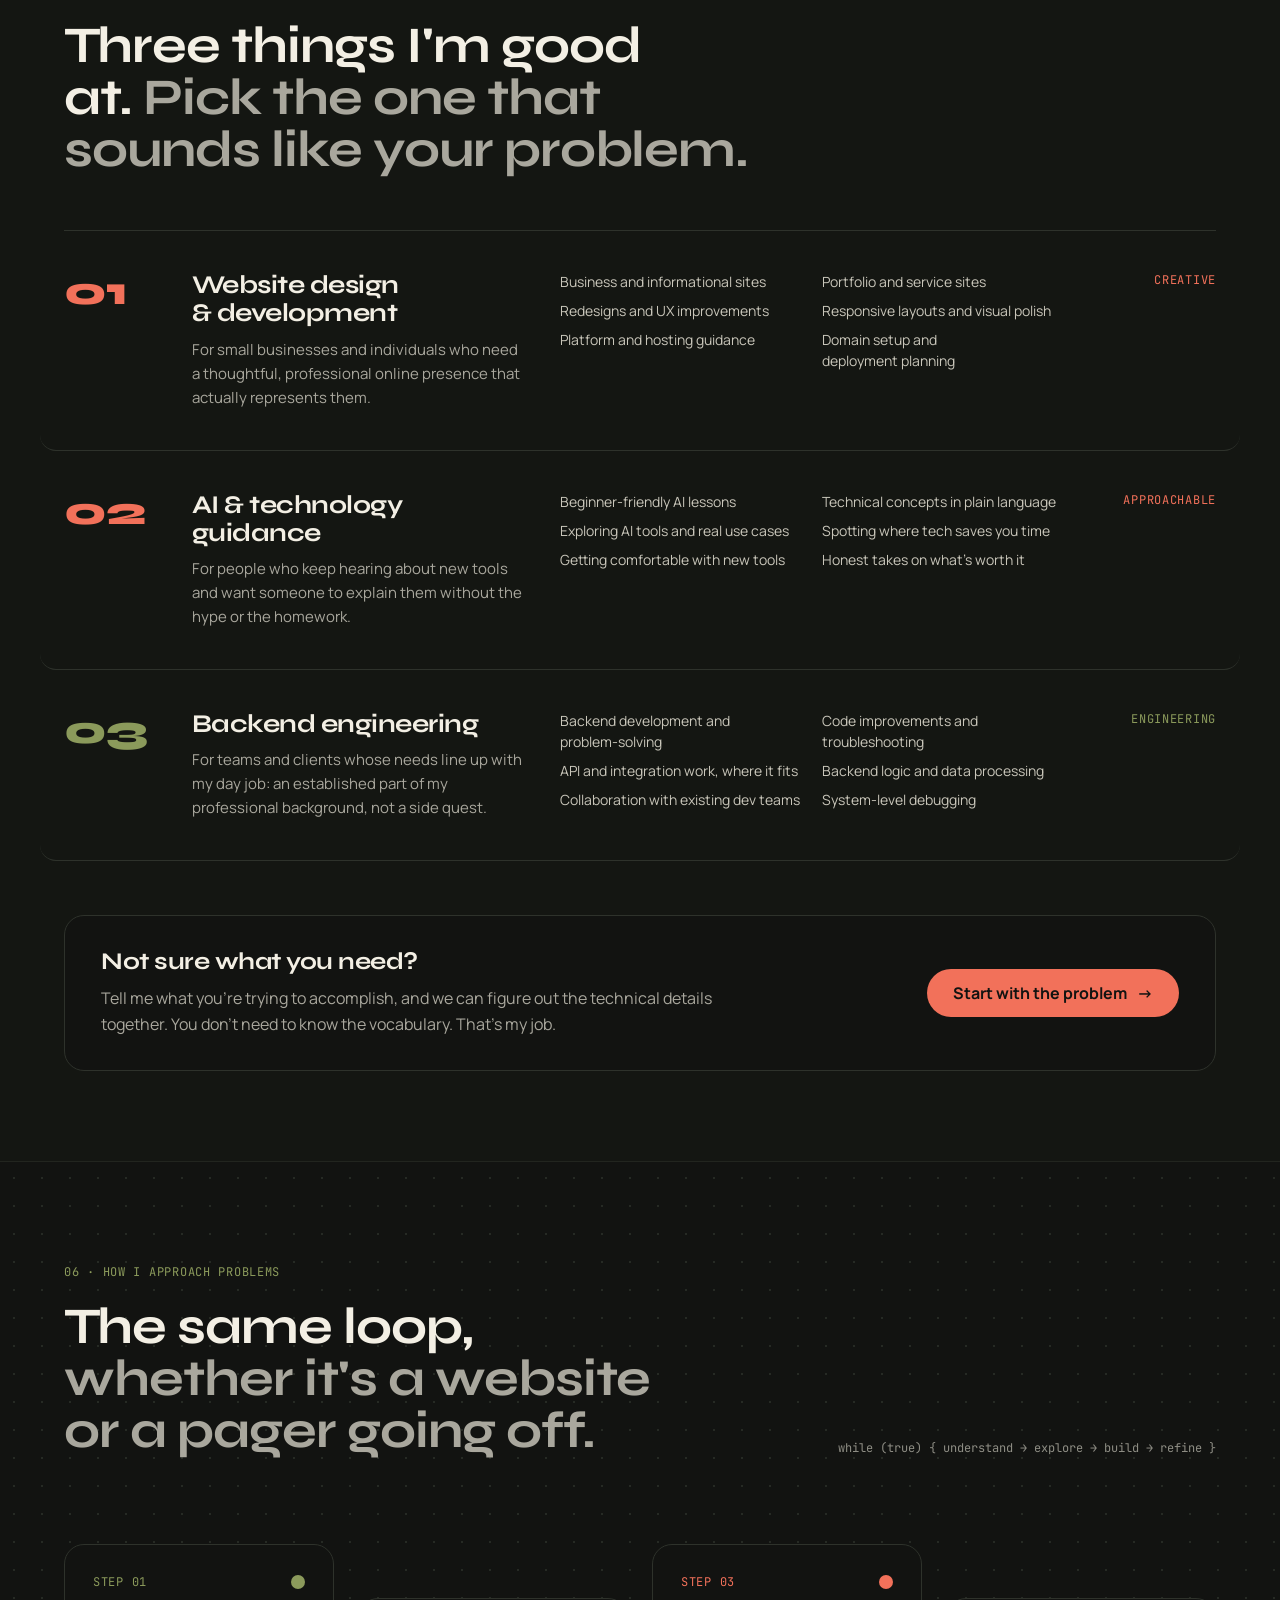
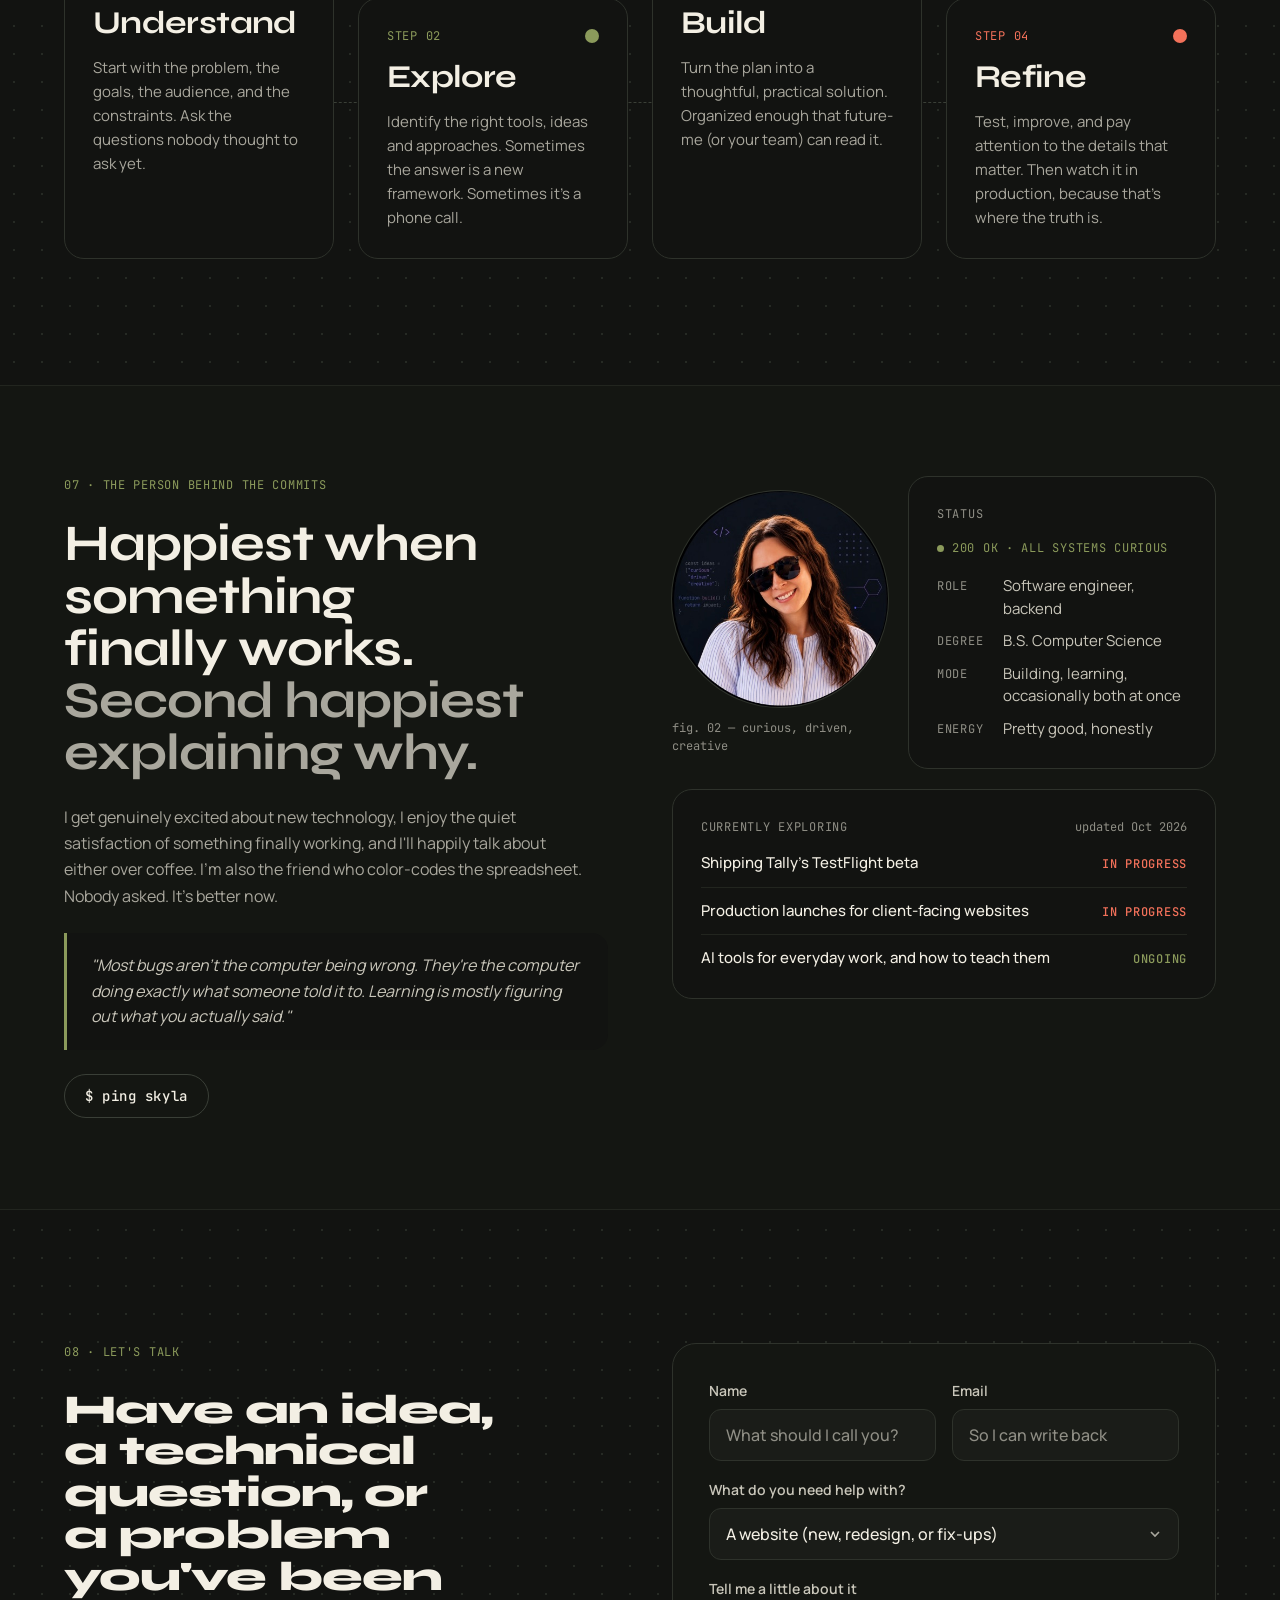
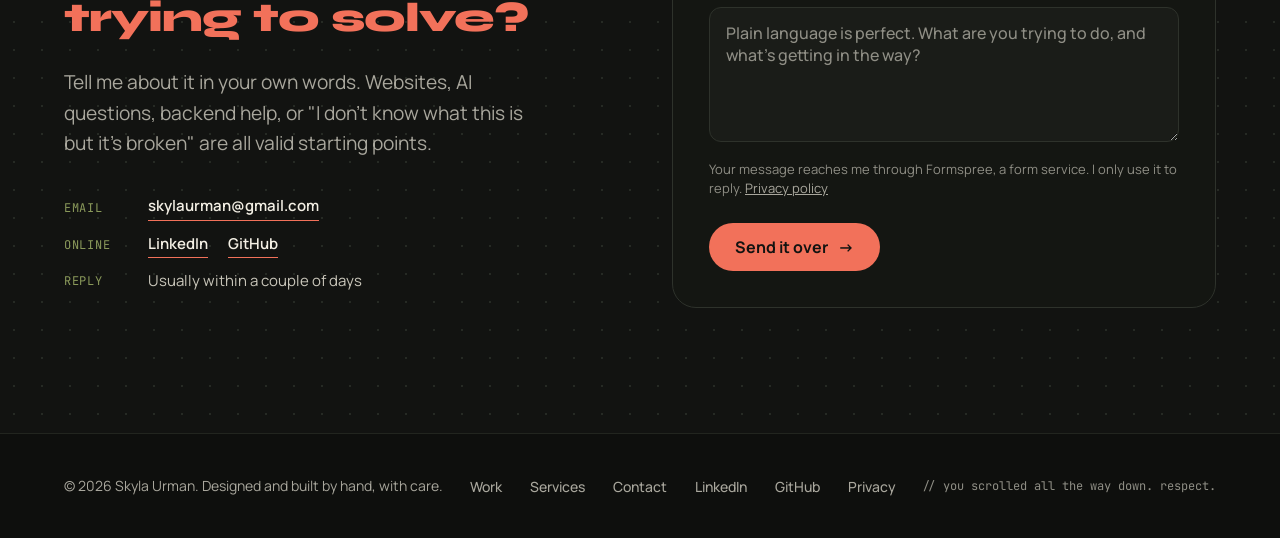
==== commit 832baa79: "Remove monitoring and observability from the site copy Drop the fourth service card, the contact for" ====
--- a/site/index.html
+++ b/site/index.html
@@ -5,7 +5,7 @@
 <meta name="viewport" content="width=device-width, initial-scale=1, viewport-fit=cover">
 <meta name="color-scheme" content="dark">
 <title>Skyla Urman · Software engineer and creative technologist</title>
-<meta name="description" content="Backend engineer by trade, website builder by choice. Websites for small businesses, plain-language help with AI, backend engineering, and monitoring and observability.">
+<meta name="description" content="Backend engineer by trade, website builder by choice. Websites for small businesses, plain-language help with AI, and backend engineering.">
 <meta name="theme-color" content="#121311">
 <meta property="og:type" content="website">
 <meta property="og:title" content="Skyla Urman · Software engineer and creative technologist">
@@ -24,9 +24,9 @@
 <link rel="preconnect" href="https://fonts.gstatic.com" crossorigin>
 <link rel="stylesheet" href="https://fonts.googleapis.com/css2?family=JetBrains+Mono:wght@400;500&family=Manrope:wght@400;500;600;700&family=Syne:wght@600;700;800&display=swap">
 <link rel="stylesheet" href="https://fonts.googleapis.com/css2?family=Caprasimo&text=Tally&display=swap">
-<link rel="stylesheet" href="styles.css?v=20261014p">
+<link rel="stylesheet" href="styles.css?v=20261014q">
 <script>document.documentElement.classList.add('js')</script>
-<script src="main.js?v=20261014p" defer></script>
+<script src="main.js?v=20261014q" defer></script>
 </head>
 <body>
 <a class="skip-link" href="#main">Skip to content</a>
@@ -72,7 +72,7 @@
     <div class="hero-copy">
       <p class="mono hero-meta fade"><span class="olive">01</span><span>software engineer</span><span class="sep" aria-hidden="true">/</span><span>creative technologist</span><span class="sep hm-extra" aria-hidden="true">/</span><span class="hm-extra">b.s. computer science</span></p>
       <h1 id="hero-h" class="display-xl fade d1">I build the parts you see <span class="coral">and</span> the parts you don't.</h1>
-      <p class="hero-lead fade d2">Backend engineer by trade, website builder by choice. <span class="phone-hide">I spend my days inside monitoring systems and my spare energy helping people turn a business idea into something you can actually visit. </span>The goal is the same either way: technology that feels a little more human.</p>
+      <p class="hero-lead fade d2">Backend engineer by trade, website builder by choice. <span class="phone-hide">I spend my days in backend systems and my spare energy helping people turn a business idea into something you can actually visit. </span>The goal is the same either way: technology that feels a little more human.</p>
       <div class="hero-ctas fade d3">
         <a class="btn btn-p" href="#contact"><span>Let's talk<span class="phone-hide"> about your project</span></span> <span aria-hidden="true">→</span></a>
         <a class="btn btn-g" href="#work">See the work</a>
@@ -122,7 +122,7 @@
       <h2 id="intro-h" class="display-l">Two sides.<br>Same brain.</h2>
     </div>
     <div class="stack-28">
-      <p class="lead">I'm a software engineer with a computer science degree and a professional background in backend engineering, monitoring systems, and observability. I like understanding how things actually work, then explaining them in a way that makes someone else go "oh, that's it?"</p>
+      <p class="lead">I'm a software engineer with a computer science degree and a professional background in backend engineering. I like understanding how things actually work, then explaining them in a way that makes someone else go "oh, that's it?"</p>
       <p class="body-text">As friends started their own businesses, I discovered how much I enjoy building websites that help people bring an idea to life. It turns out the two sides feed each other: the engineer keeps the creative honest, and the creative keeps the engineer curious.</p>
 
       <div class="card persp">
@@ -134,9 +134,9 @@
           </div>
         </div>
         <ul class="persp-list swap" data-persp-list="eng">
-          <li><span class="mono olive">a</span>Analytical and organized, with a soft spot for a clean dashboard.</li>
+          <li><span class="mono olive">a</span>Analytical and organized, with a soft spot for a tidy codebase.</li>
           <li><span class="mono olive">b</span>Detail-oriented: the kind of person who reads the logs before guessing.</li>
-          <li><span class="mono olive">c</span>Comfortable in backend code, monitoring data, and hosting setups.</li>
+          <li><span class="mono olive">c</span>Comfortable in backend code, data pipelines, and hosting setups.</li>
           <li><span class="mono olive">d</span>Technically curious and always learning the next thing.</li>
         </ul>
         <ul class="persp-list swap" data-persp-list="cre" hidden>
@@ -322,7 +322,7 @@
   <div class="wrap stack-56">
     <div class="stack-20 measure-760">
       <p class="eyebrow">05 · what I can help with</p>
-      <h2 id="svc-h" class="display-l">Four things I'm good at. <span class="dim">Pick the one that sounds like your problem.</span></h2>
+      <h2 id="svc-h" class="display-l">Three things I'm good at. <span class="dim">Pick the one that sounds like your problem.</span></h2>
     </div>
 
     <ul class="svc-list">
@@ -343,14 +343,7 @@
         <div class="svc-body"><h3 class="display-s">Backend engineering</h3><p>For teams and clients whose needs line up with my day job: an established part of my professional background, not a side quest.</p></div>
         <ul class="svc-items"><li>Backend development and problem-solving</li><li>Code improvements and troubleshooting</li><li>API and integration work, where it fits</li><li>Backend logic and data processing</li><li>Collaboration with existing dev teams</li><li>System-level debugging</li></ul>
         <span class="mono svc-tag olive">engineering</span>
-      </li>
-      <li class="svc">
-        <span class="svc-num olive">04</span>
-        <div class="svc-body"><h3 class="display-s">Monitoring &amp; observability</h3><p>My professional specialty. Helping teams understand what their systems are doing, why, and what the data is trying to tell them.</p></div>
-        <ul class="svc-items"><li>Monitoring systems and strategy</li><li>Making sense of monitoring data</li><li>Operational visibility for teams</li><li>Understanding system behavior</li><li>Alerting that people don't ignore</li><li>Observability practices, grounded in real work</li></ul>
-        <span class="mono svc-tag olive">engineering</span>
-      </li>
-    </ul>
+      </li>    </ul>
 
     <div class="card cta-band">
       <div class="stack-8 measure-640">
@@ -424,10 +417,10 @@
       <div class="card stack-18">
         <div class="row-between"><p class="mono muted">status</p><span class="mono status-tag"><span class="pulse" aria-hidden="true"></span>200 ok · all systems curious</span></div>
         <dl class="kv">
-          <dt class="mono">role</dt><dd>Software engineer, backend &amp; monitoring</dd>
+          <dt class="mono">role</dt><dd>Software engineer, backend</dd>
           <dt class="mono">degree</dt><dd>B.S. Computer Science</dd>
           <dt class="mono">mode</dt><dd>Building, learning, occasionally both at once</dd>
-          <dt class="mono">uptime</dt><dd>Pretty good, honestly</dd>
+          <dt class="mono">energy</dt><dd>Pretty good, honestly</dd>
         </dl>
       </div>
       </div>
@@ -437,7 +430,6 @@
         <ul class="exploring">
           <li><span>Shipping Tally's TestFlight beta</span><span class="mono coral">in progress</span></li>
           <li><span>Production launches for client-facing websites</span><span class="mono coral">in progress</span></li>
-          <li><span>Observability practices, beyond the dashboards</span><span class="mono olive">ongoing</span></li>
           <li><span>AI tools for everyday work, and how to teach them</span><span class="mono olive">ongoing</span></li>
           <!-- <li><span>Next thing you start</span><span class="mono muted">queued</span></li> -->
         </ul>
@@ -473,7 +465,6 @@
             <option>A website (new, redesign, or fix-ups)</option>
             <option>Understanding AI or a new tool</option>
             <option>Backend engineering</option>
-            <option>Monitoring and observability</option>
             <option>Joining the Tally beta</option>
             <option>Not sure yet, that's why I'm here</option>
           </select>
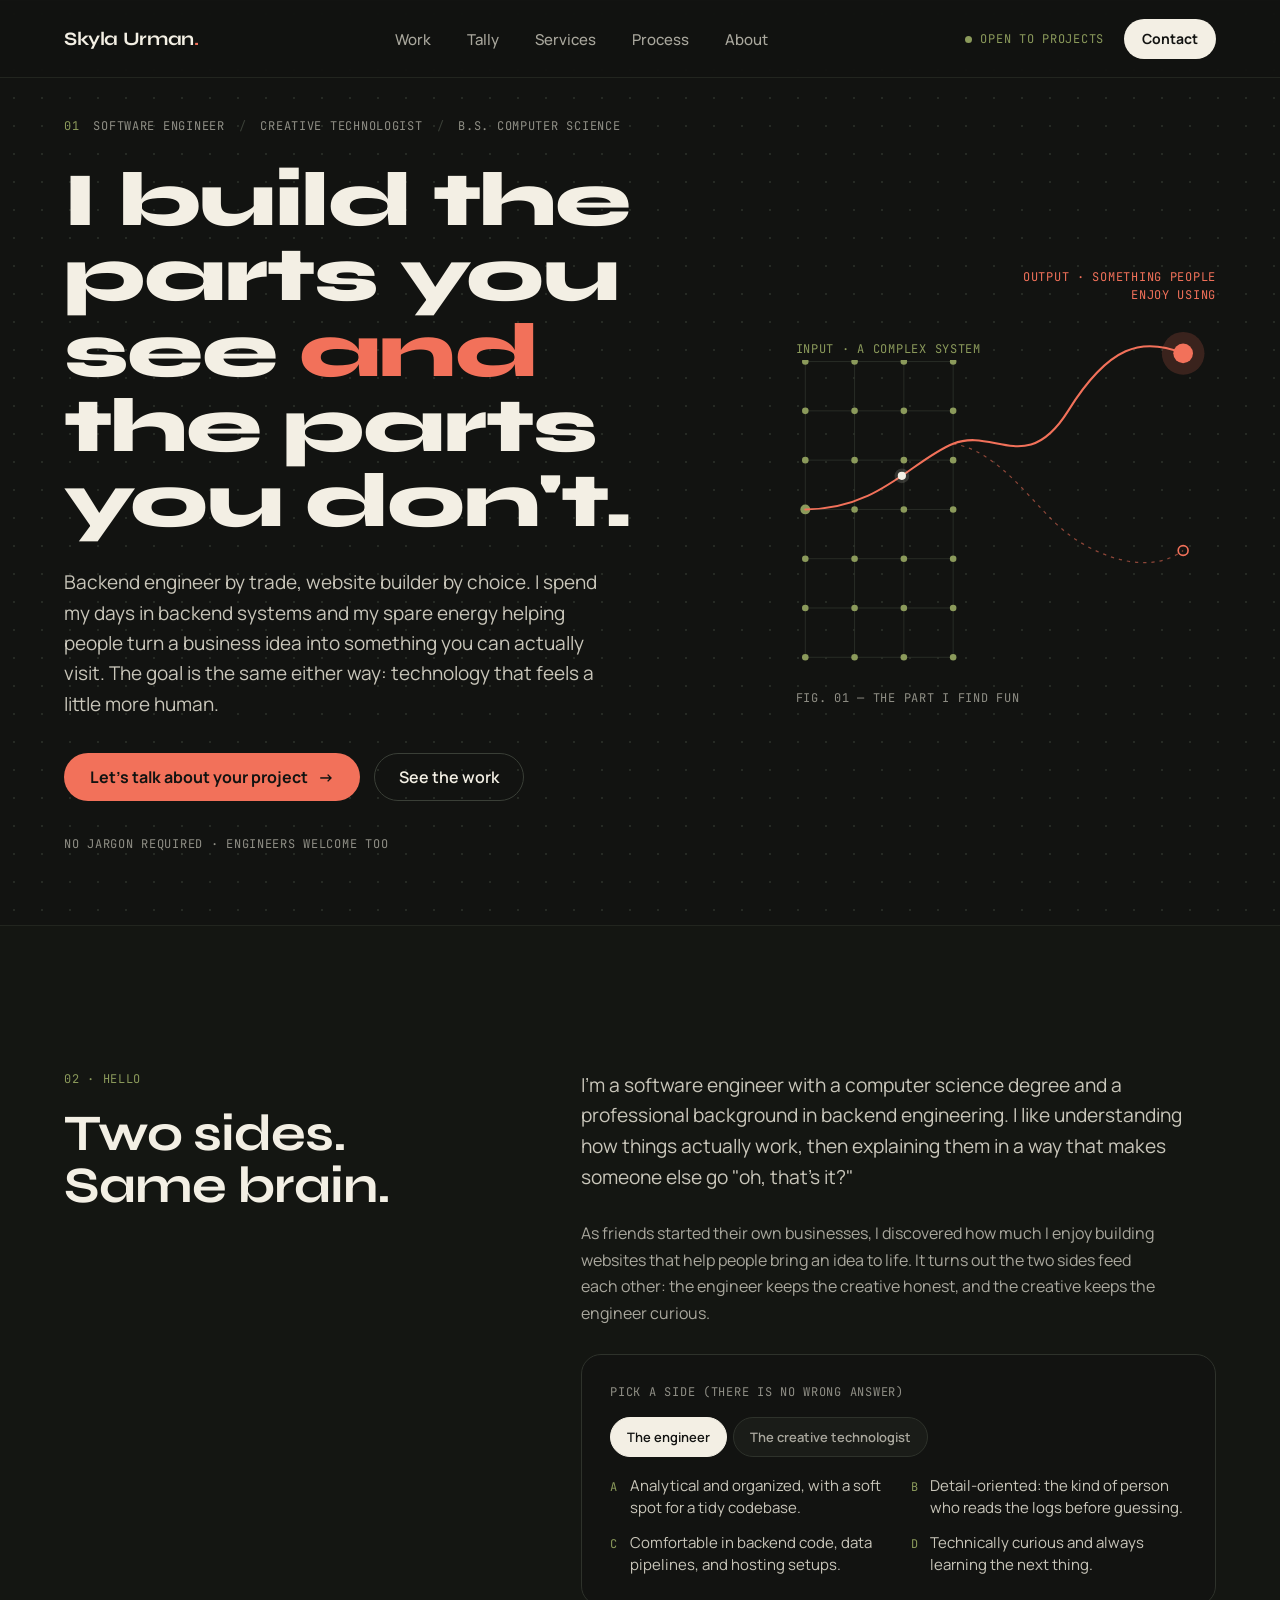
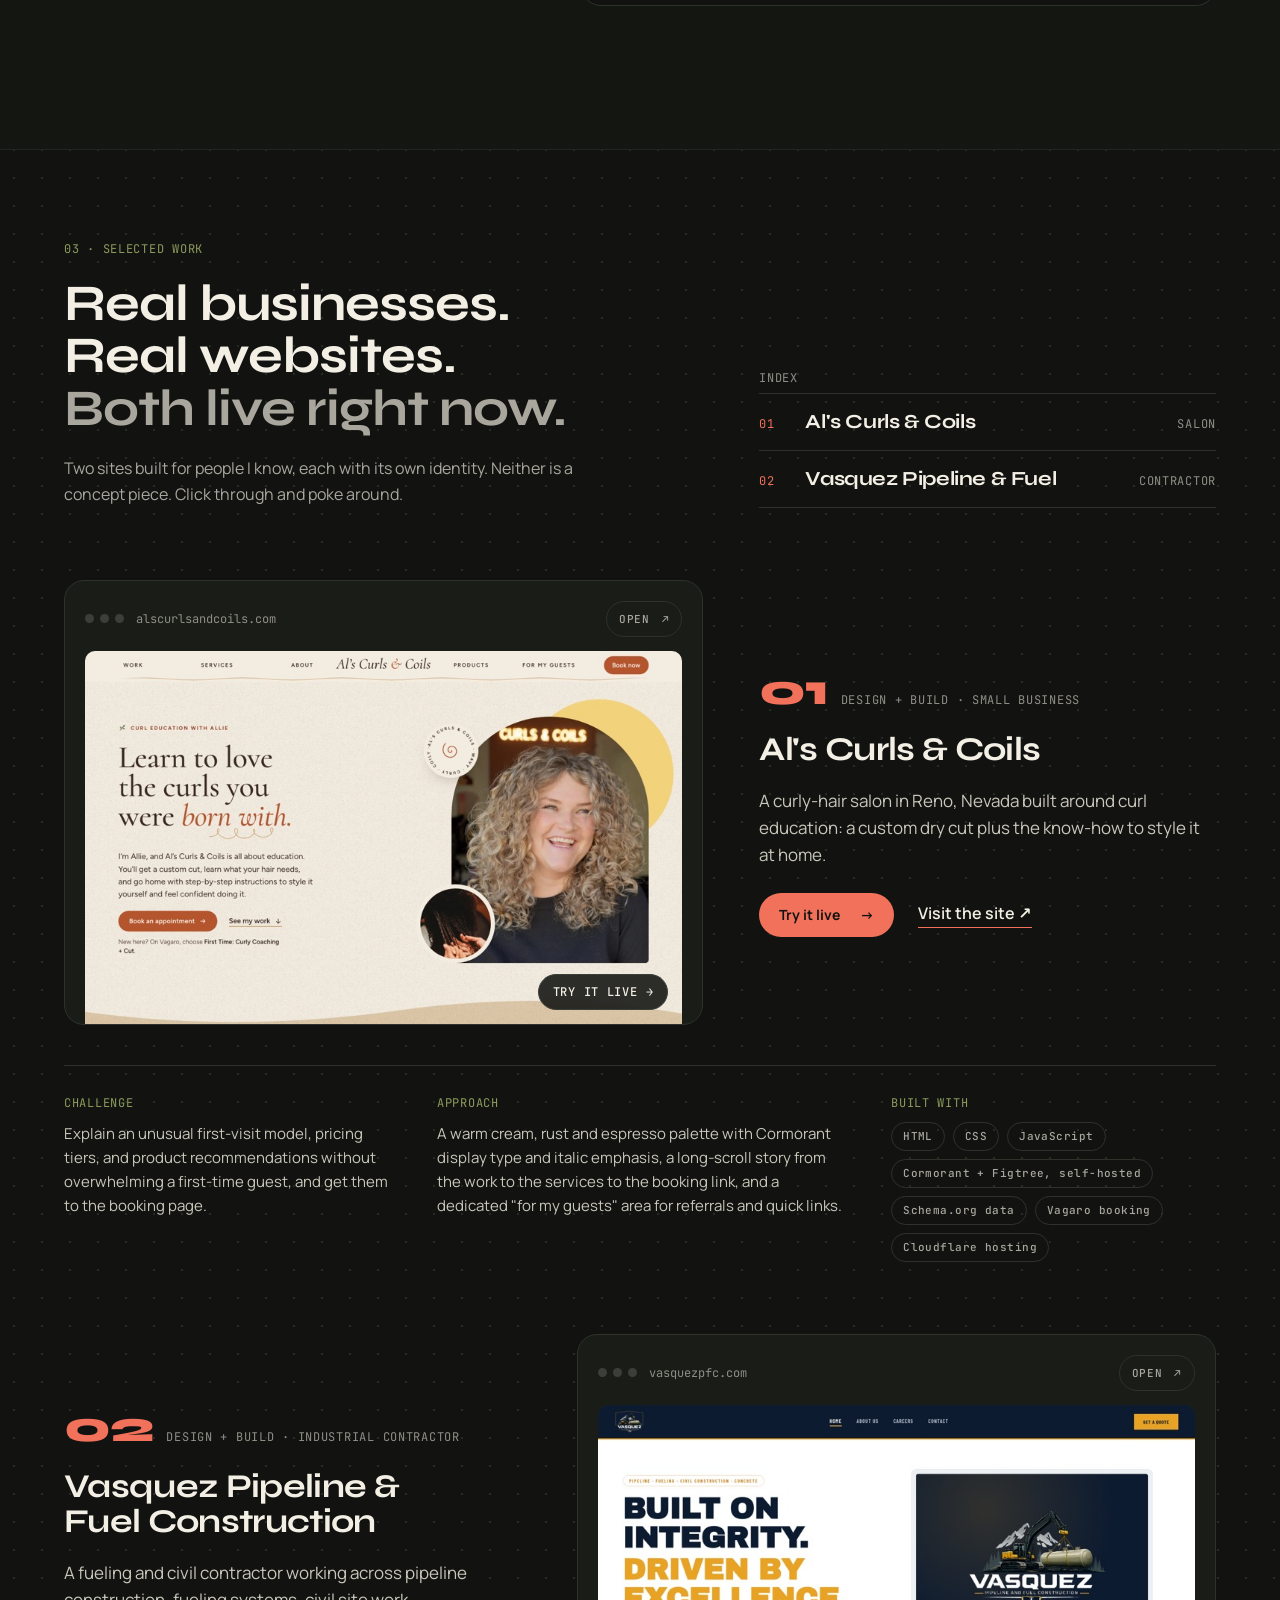
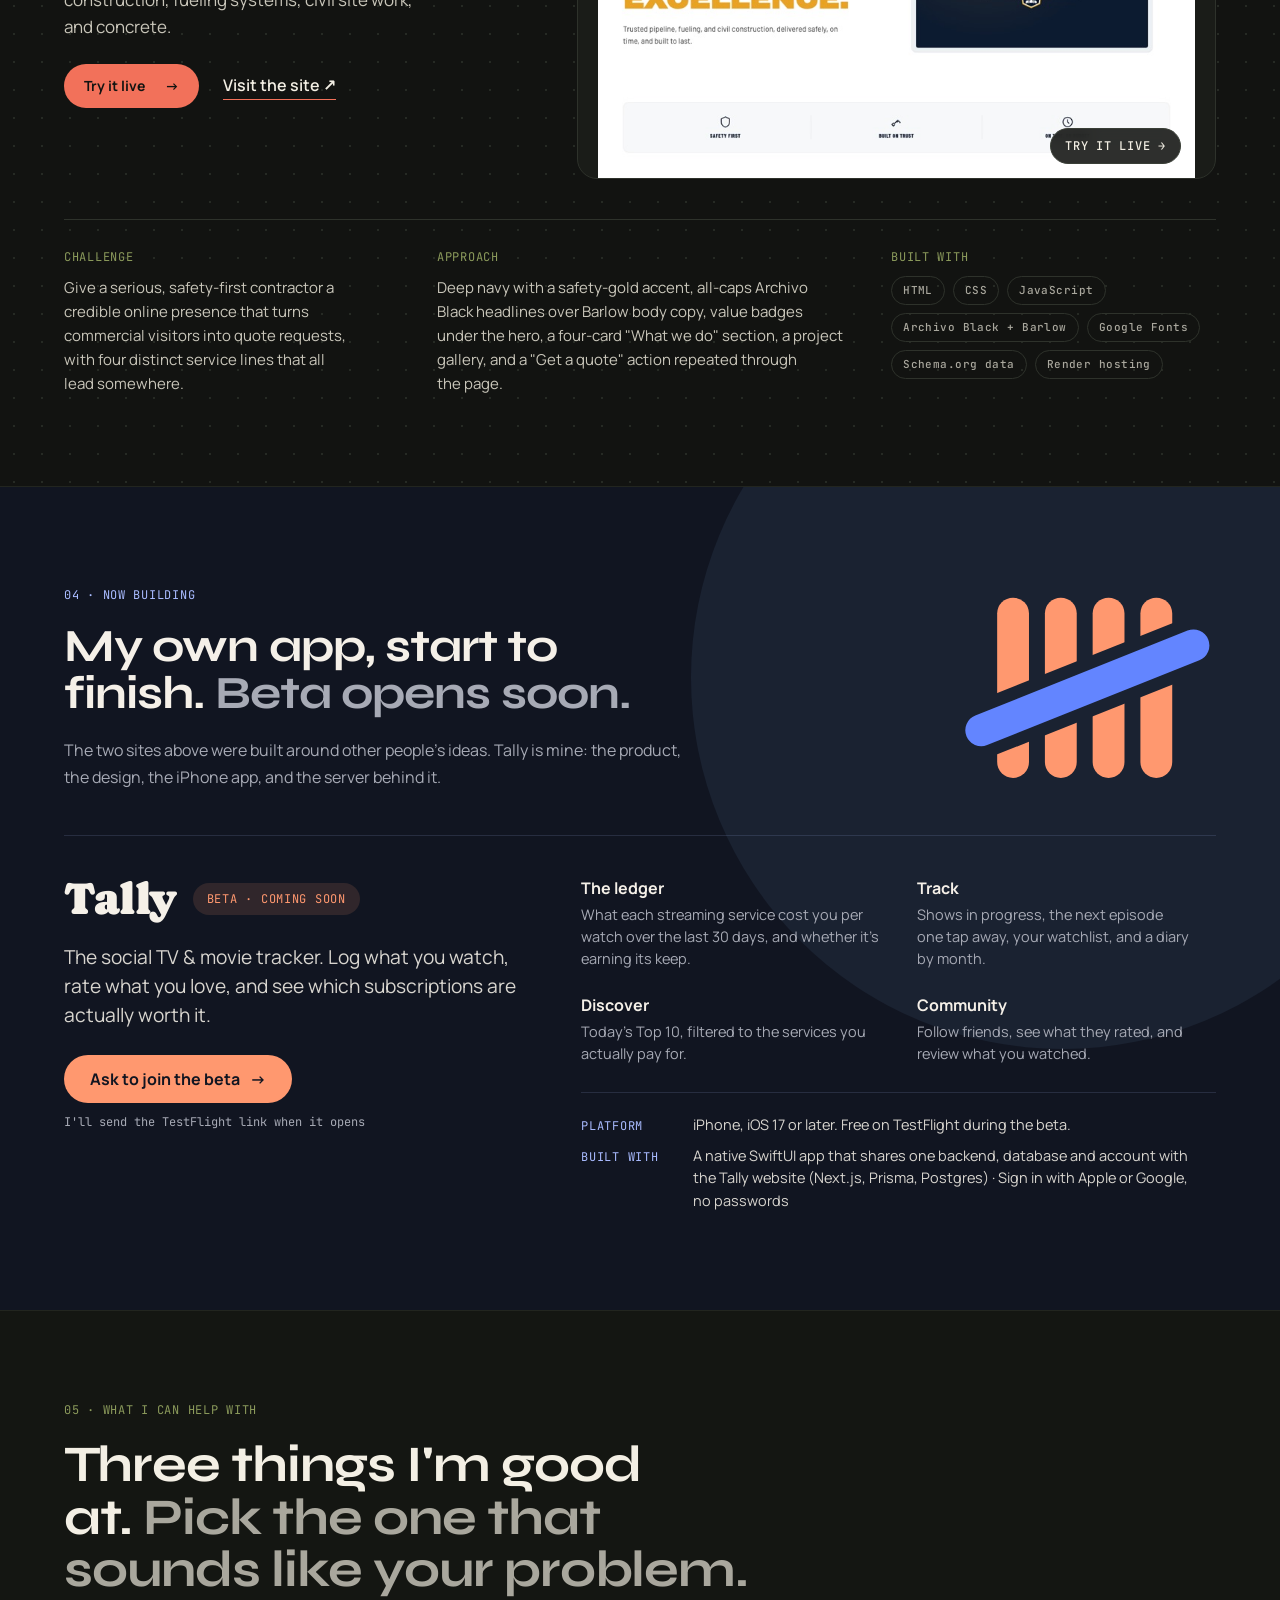
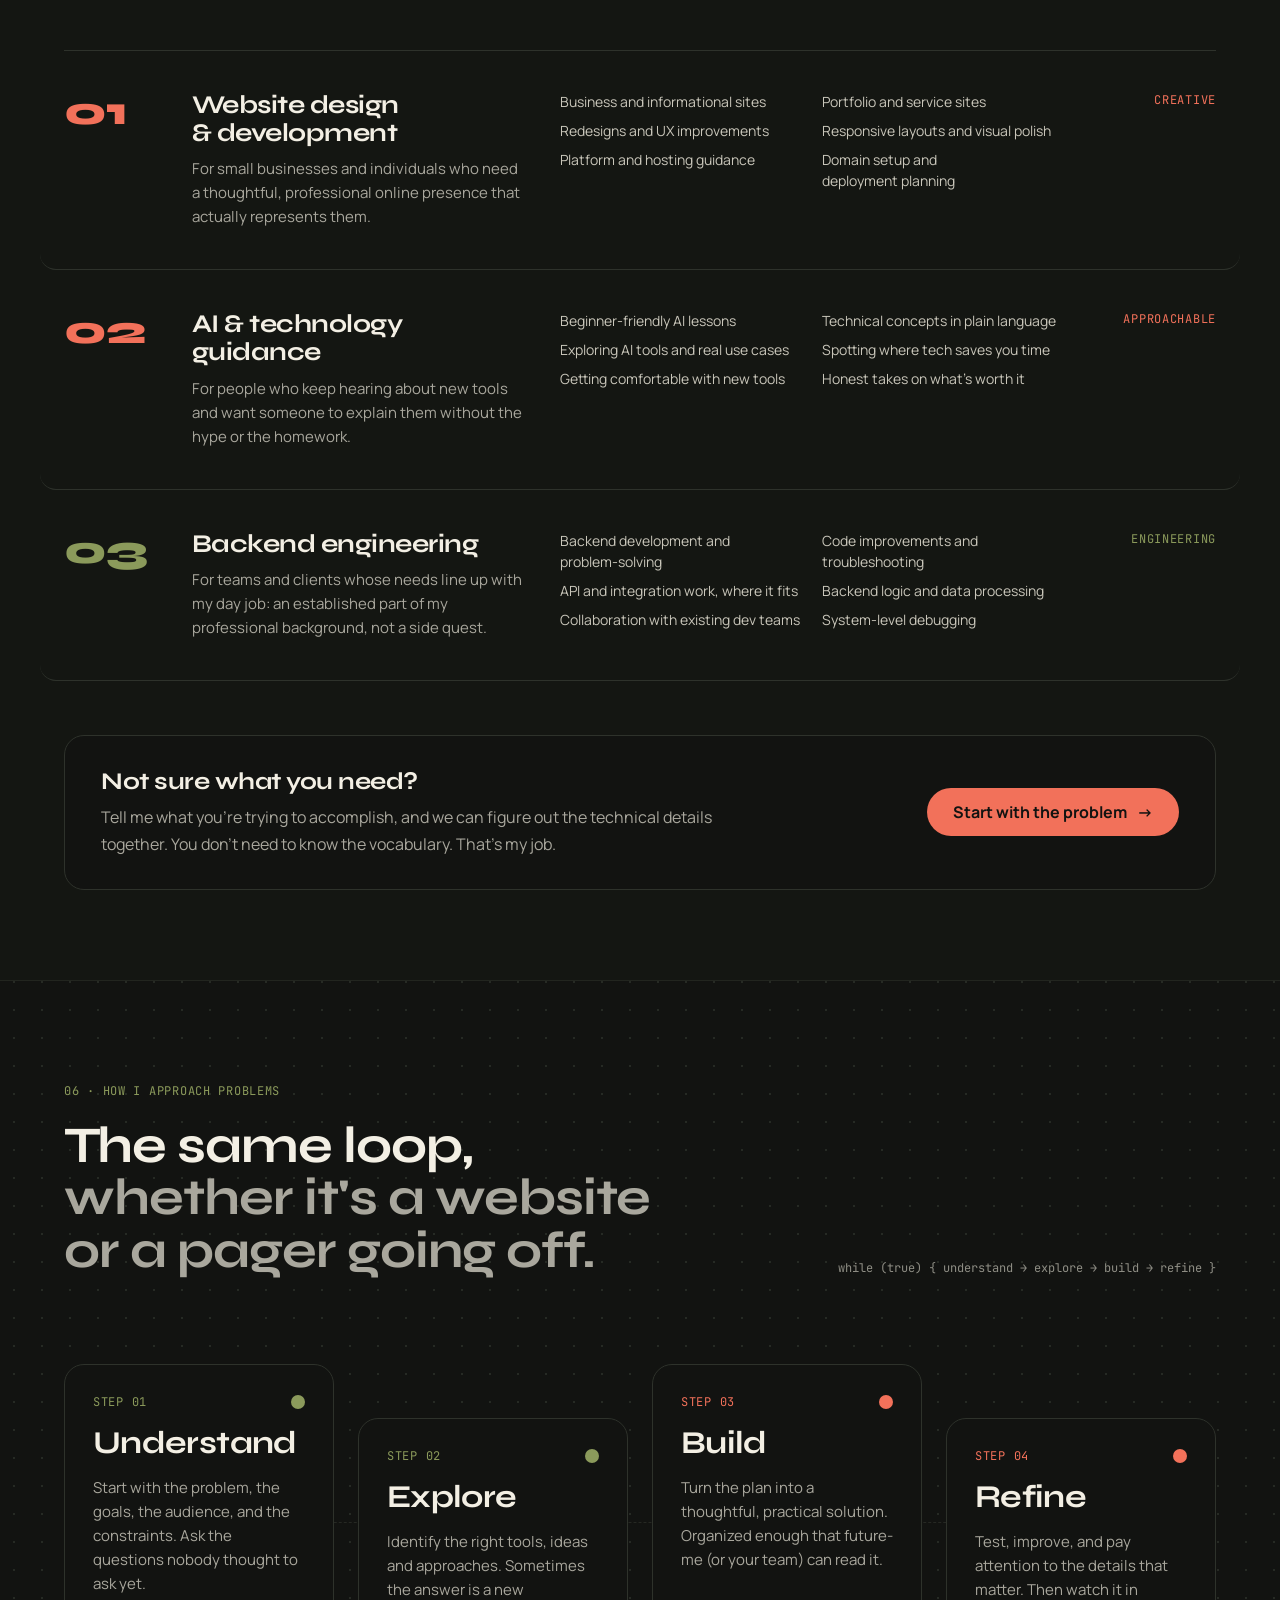
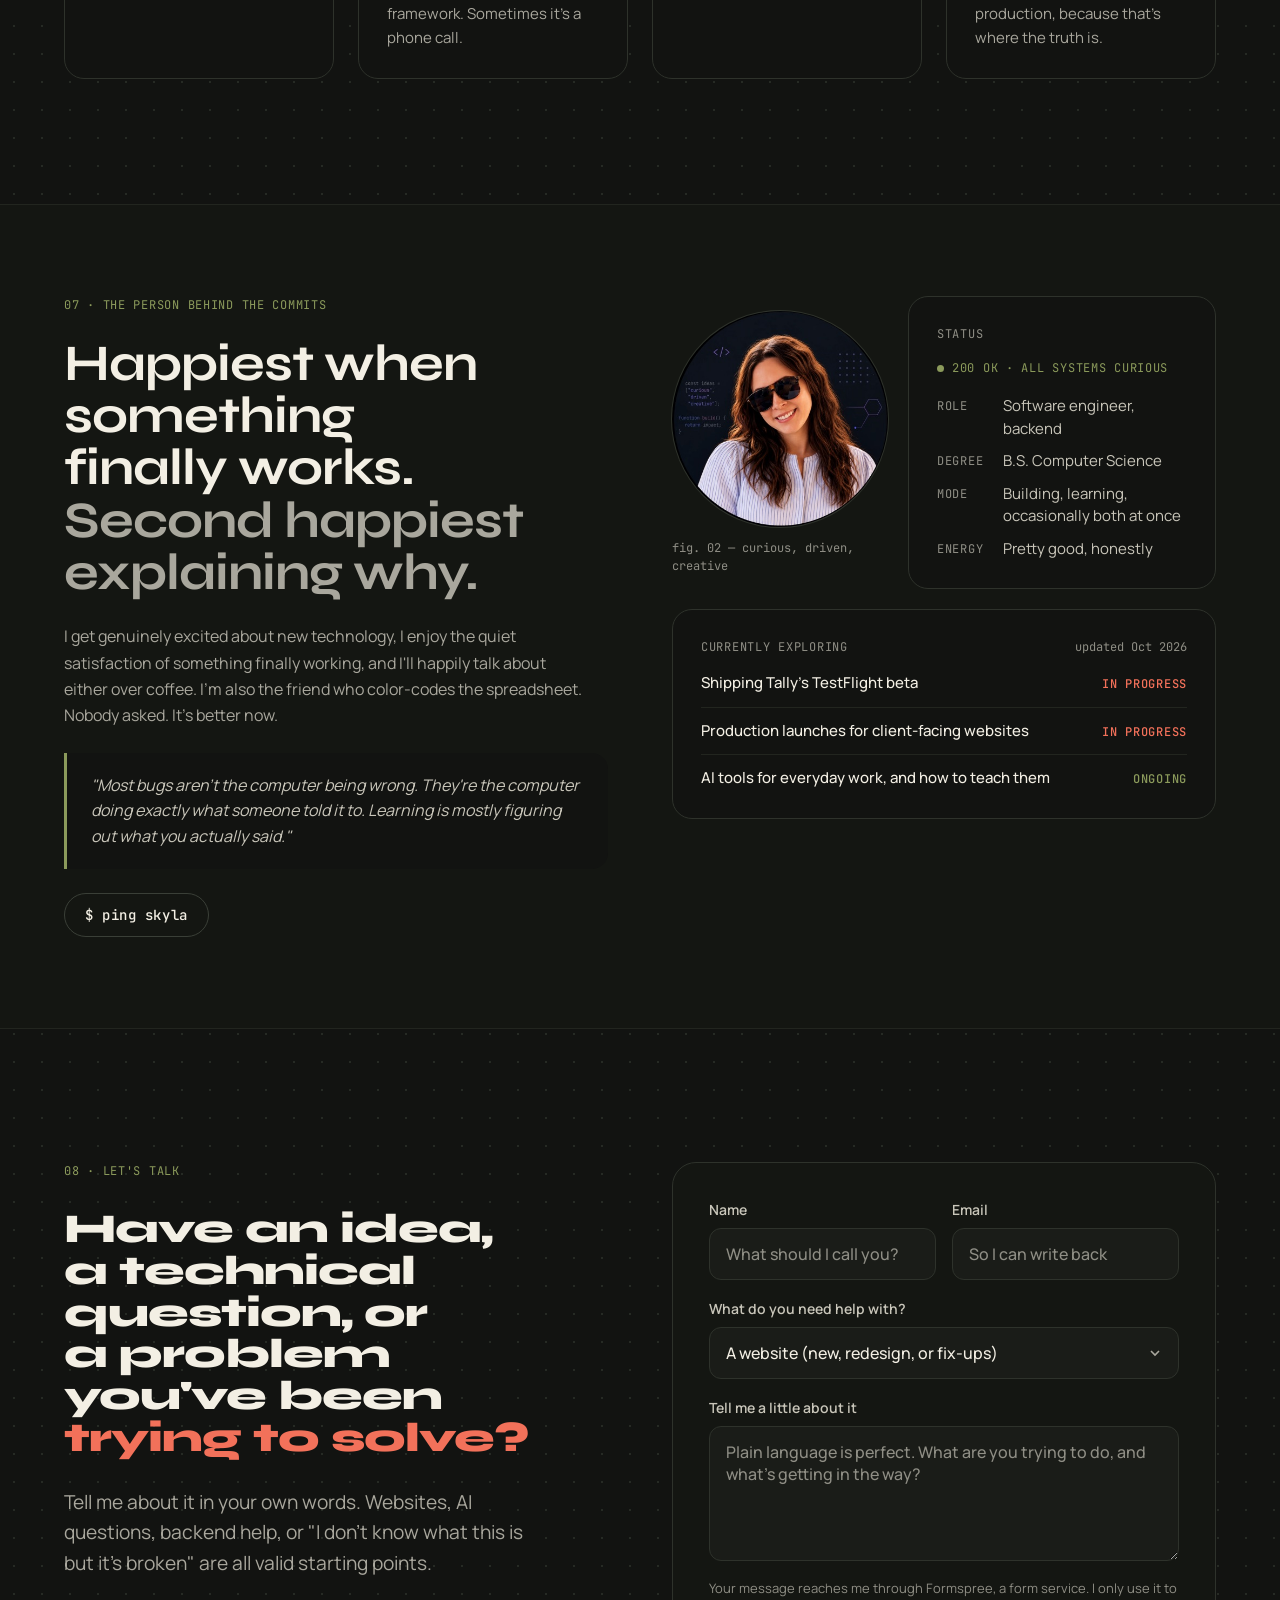
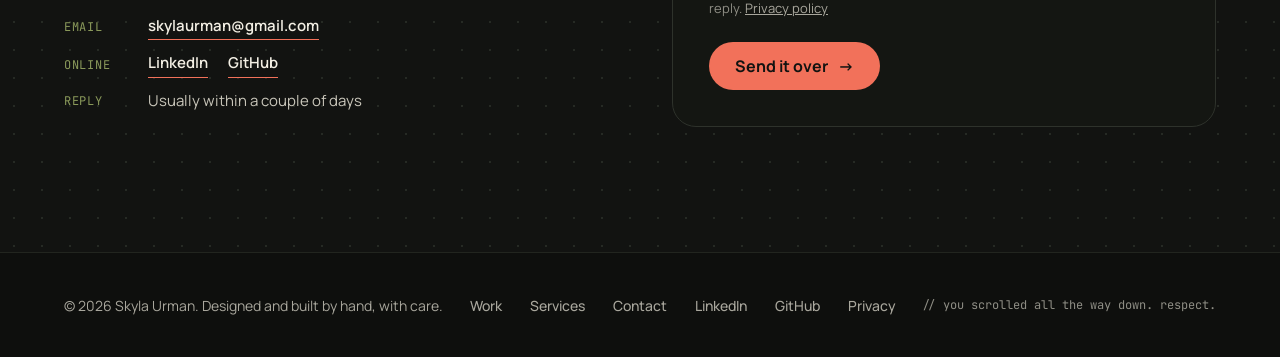
==== commit 3c063704: "Remove the reserved third project placeholder Co-Authored-By: Claude Fable 5.1 <noreply@anthropic.co" ====
--- a/site/index.html
+++ b/site/index.html
@@ -24,9 +24,9 @@
 <link rel="preconnect" href="https://fonts.gstatic.com" crossorigin>
 <link rel="stylesheet" href="https://fonts.googleapis.com/css2?family=JetBrains+Mono:wght@400;500&family=Manrope:wght@400;500;600;700&family=Syne:wght@600;700;800&display=swap">
 <link rel="stylesheet" href="https://fonts.googleapis.com/css2?family=Caprasimo&text=Tally&display=swap">
-<link rel="stylesheet" href="styles.css?v=20261014q">
+<link rel="stylesheet" href="styles.css?v=20261014r">
 <script>document.documentElement.classList.add('js')</script>
-<script src="main.js?v=20261014q" defer></script>
+<script src="main.js?v=20261014r" defer></script>
 </head>
 <body>
 <a class="skip-link" href="#main">Skip to content</a>
@@ -248,13 +248,6 @@
       </dl>
     </article>
 
-    <div class="reserved">
-      <div class="stack-6">
-        <p class="mono muted">project 03 · reserved</p>
-        <p class="body-text">The next one goes here. Same structure: a title, a preview, a short description and a link are enough to look finished.</p>
-      </div>
-      <a class="btn btn-g btn-sm" href="#contact">Could be yours</a>
-    </div>
   </div>
 </section>
 
--- a/site/styles.css
+++ b/site/styles.css
@@ -357,10 +357,6 @@
 .proj-facts dt { color: var(--olive); padding-top: 3px; }
 .proj-facts dd { margin: 0; color: var(--text); }
 .proj-facts dd.todo { color: var(--caption); }
-.reserved {
-  border: 1.5px dashed var(--line); border-radius: var(--radius-card); padding: 28px 32px;
-  display: flex; justify-content: space-between; align-items: center; gap: 24px; flex-wrap: wrap;
-}
 
 /* ---------- Tally ----------
    Skyla's own app, set as a page of its own: a full-width band in the app's
@@ -648,7 +644,6 @@
   .shot.is-live { margin-inline: calc(-1 * var(--gutter)); padding-inline: 0; border-inline: 0; border-radius: 0; scroll-margin-top: var(--header-h); }
   .shot.is-live .shot-bar { padding-inline: 14px; }
   .shot.is-live .shot-view { border-radius: 0; }
-  .reserved { padding: 20px; }
   .about-id { grid-template-columns: 1fr; }
   .tally { padding-block: 64px; }
   .tally-art { max-width: 160px; }
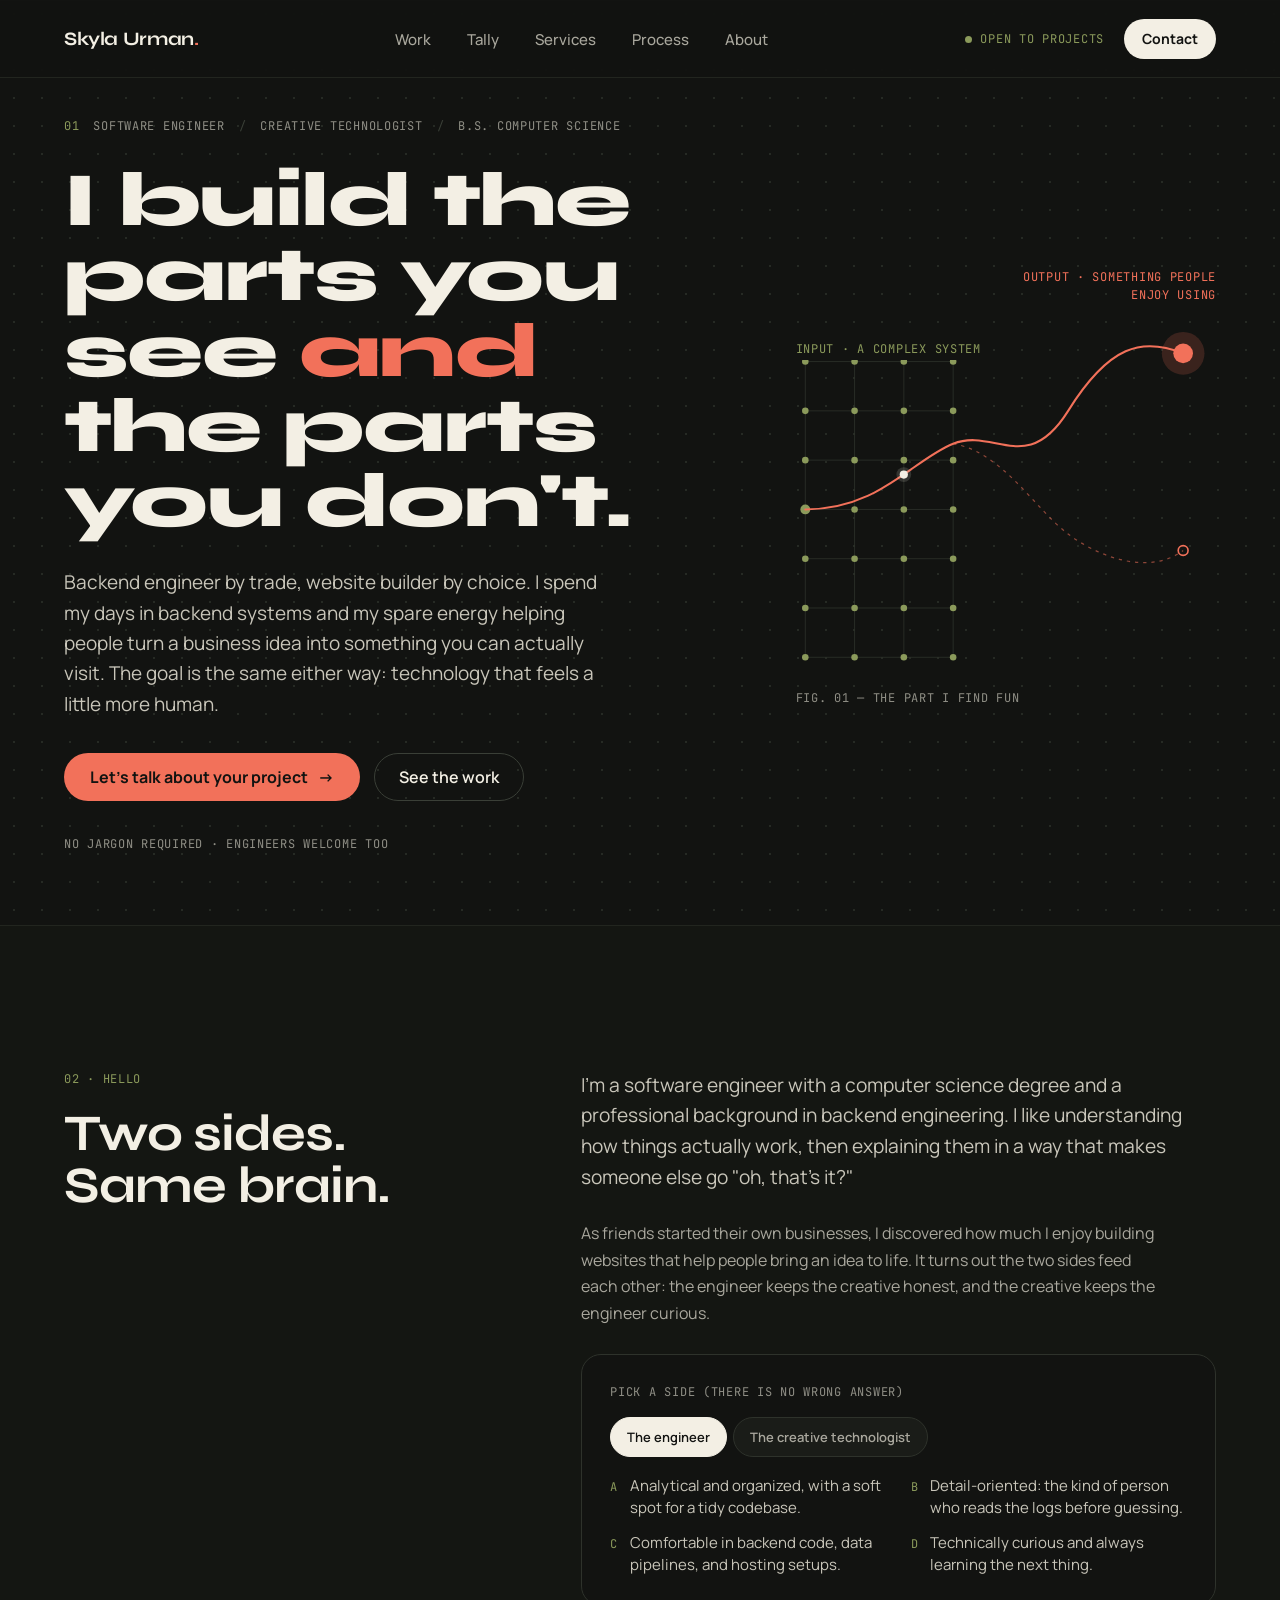
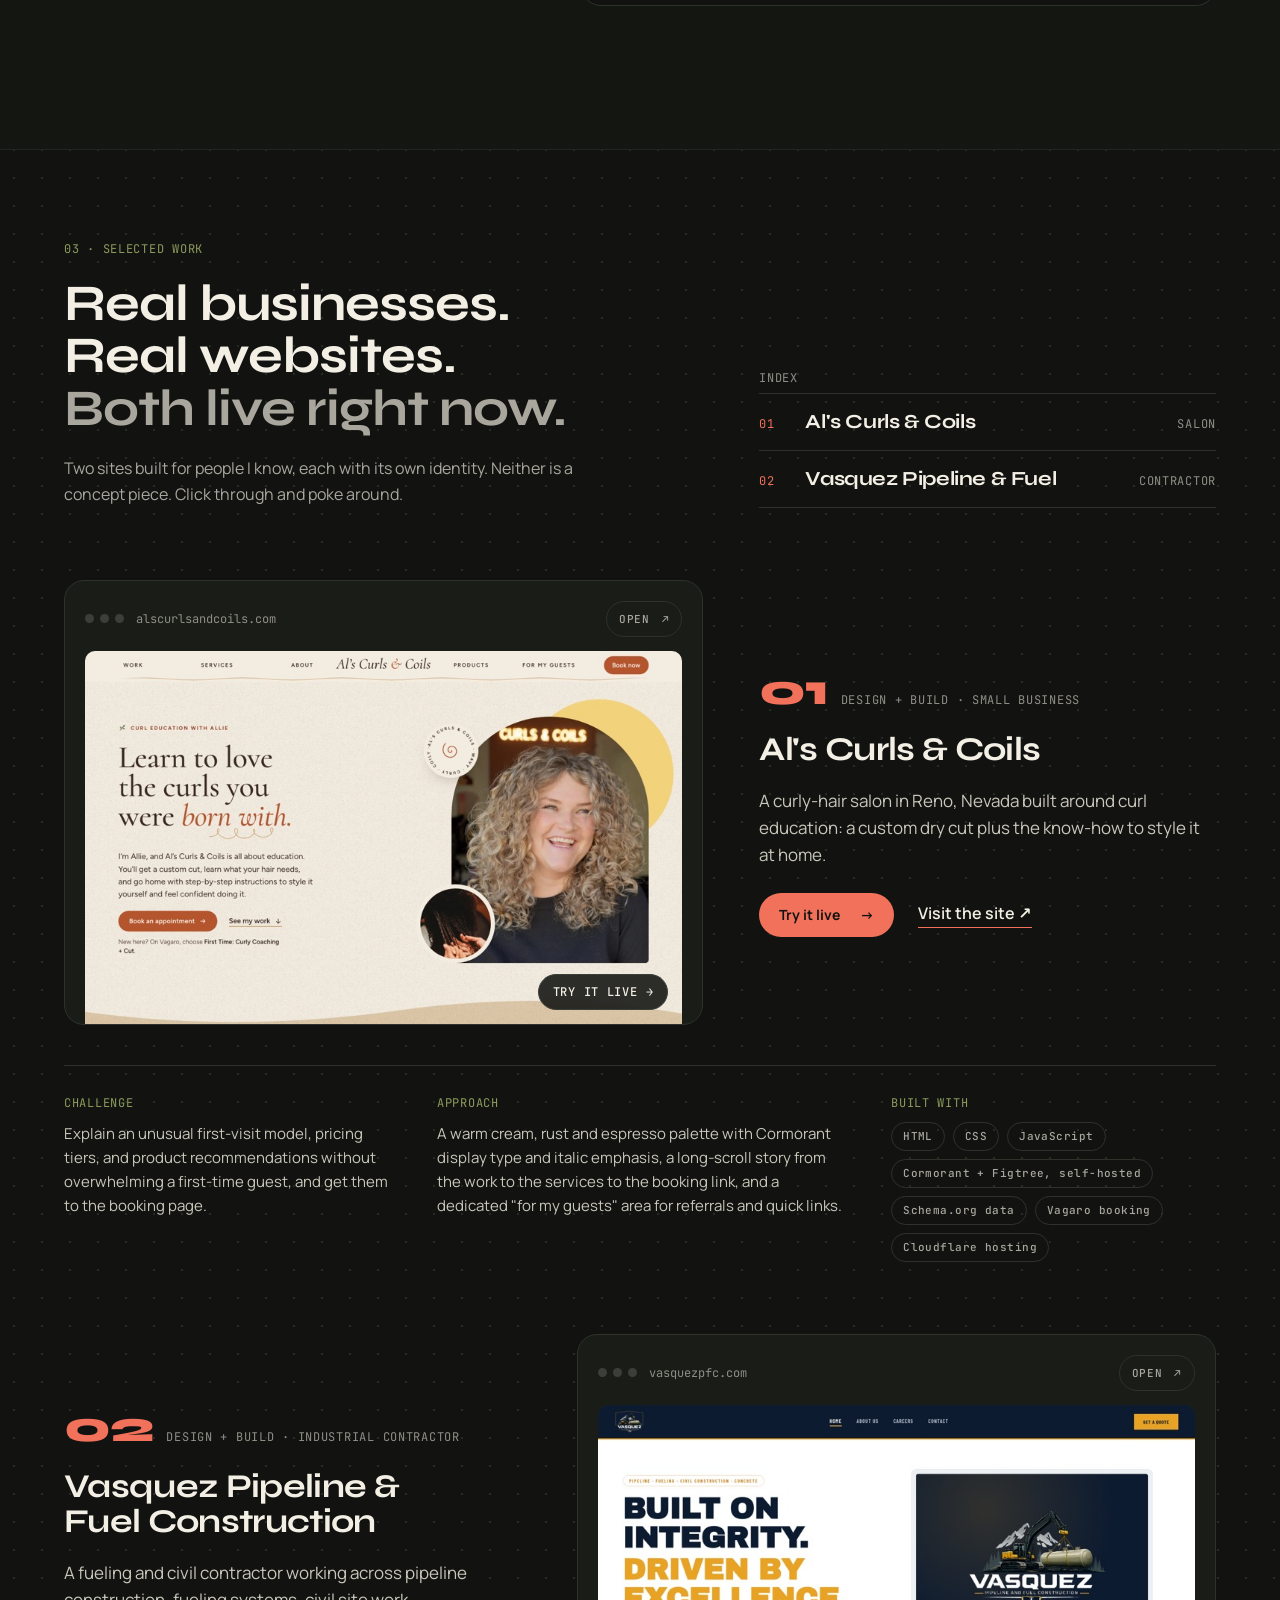
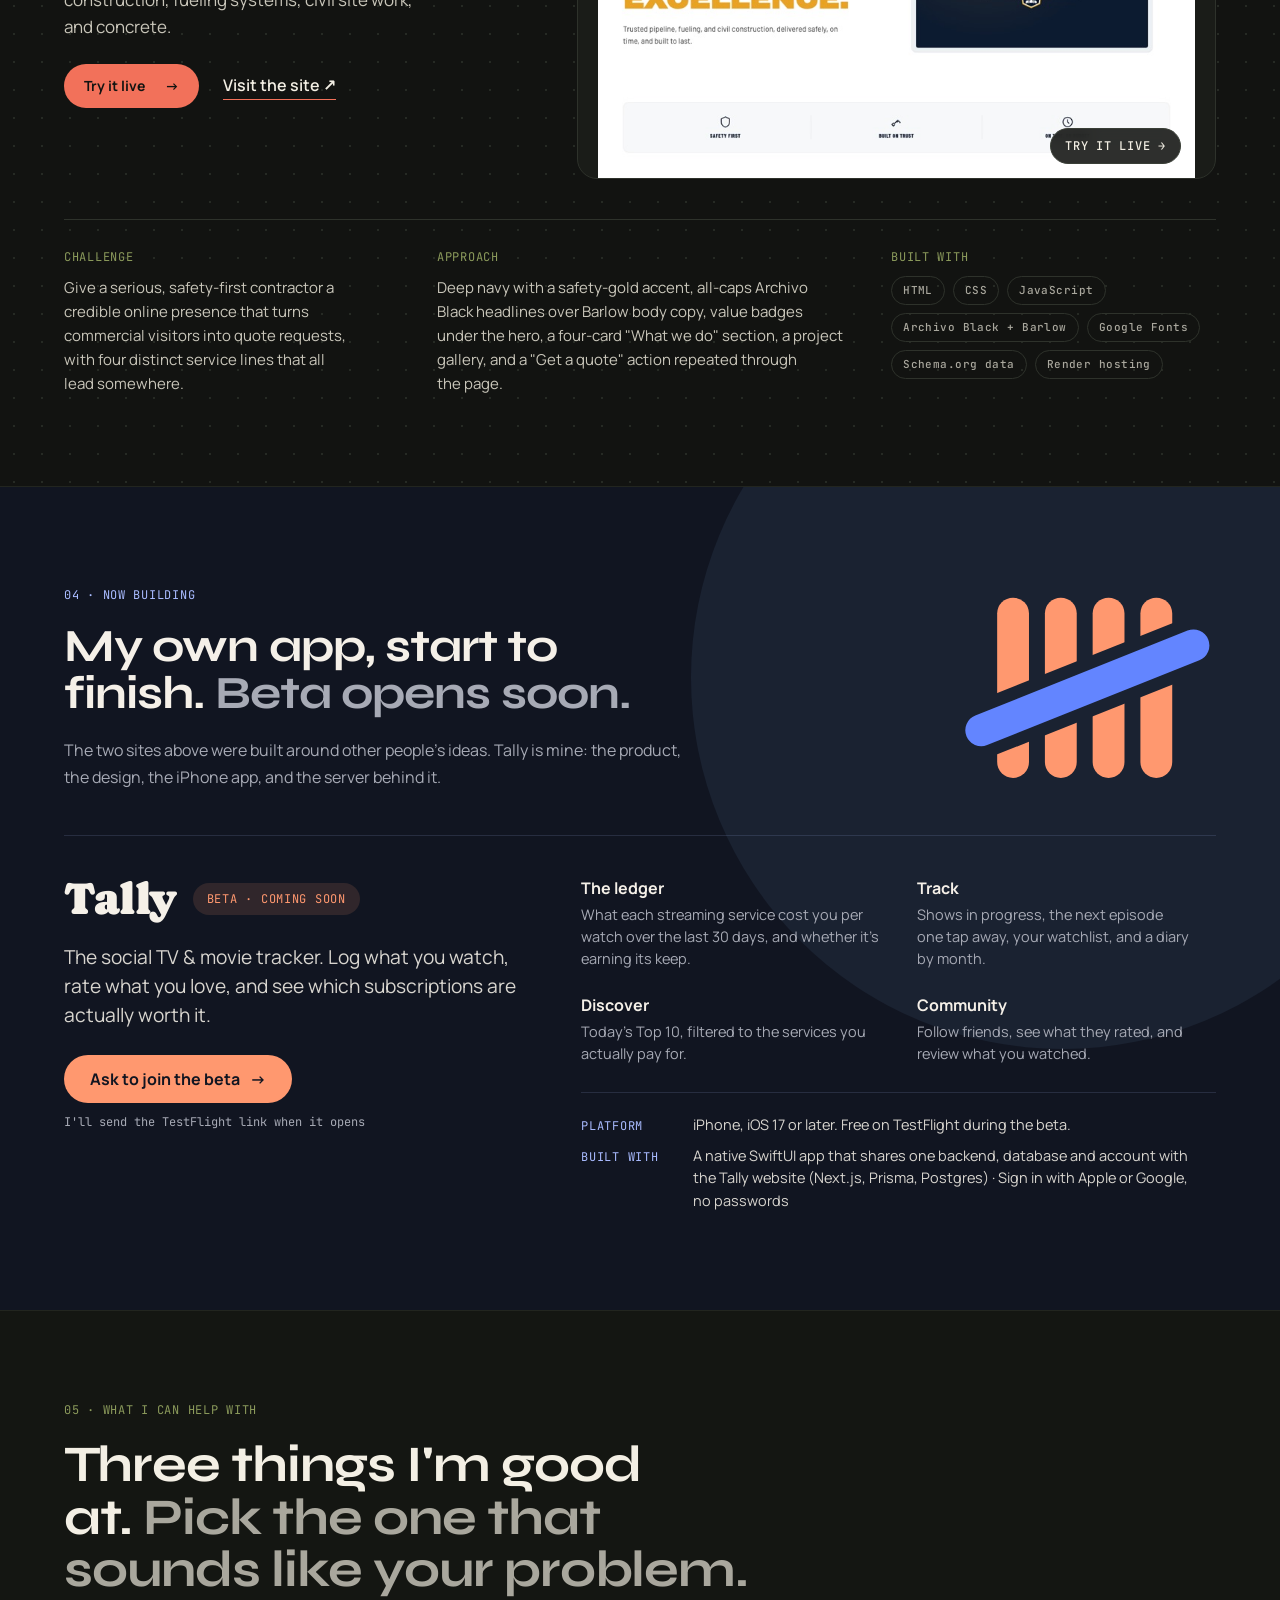
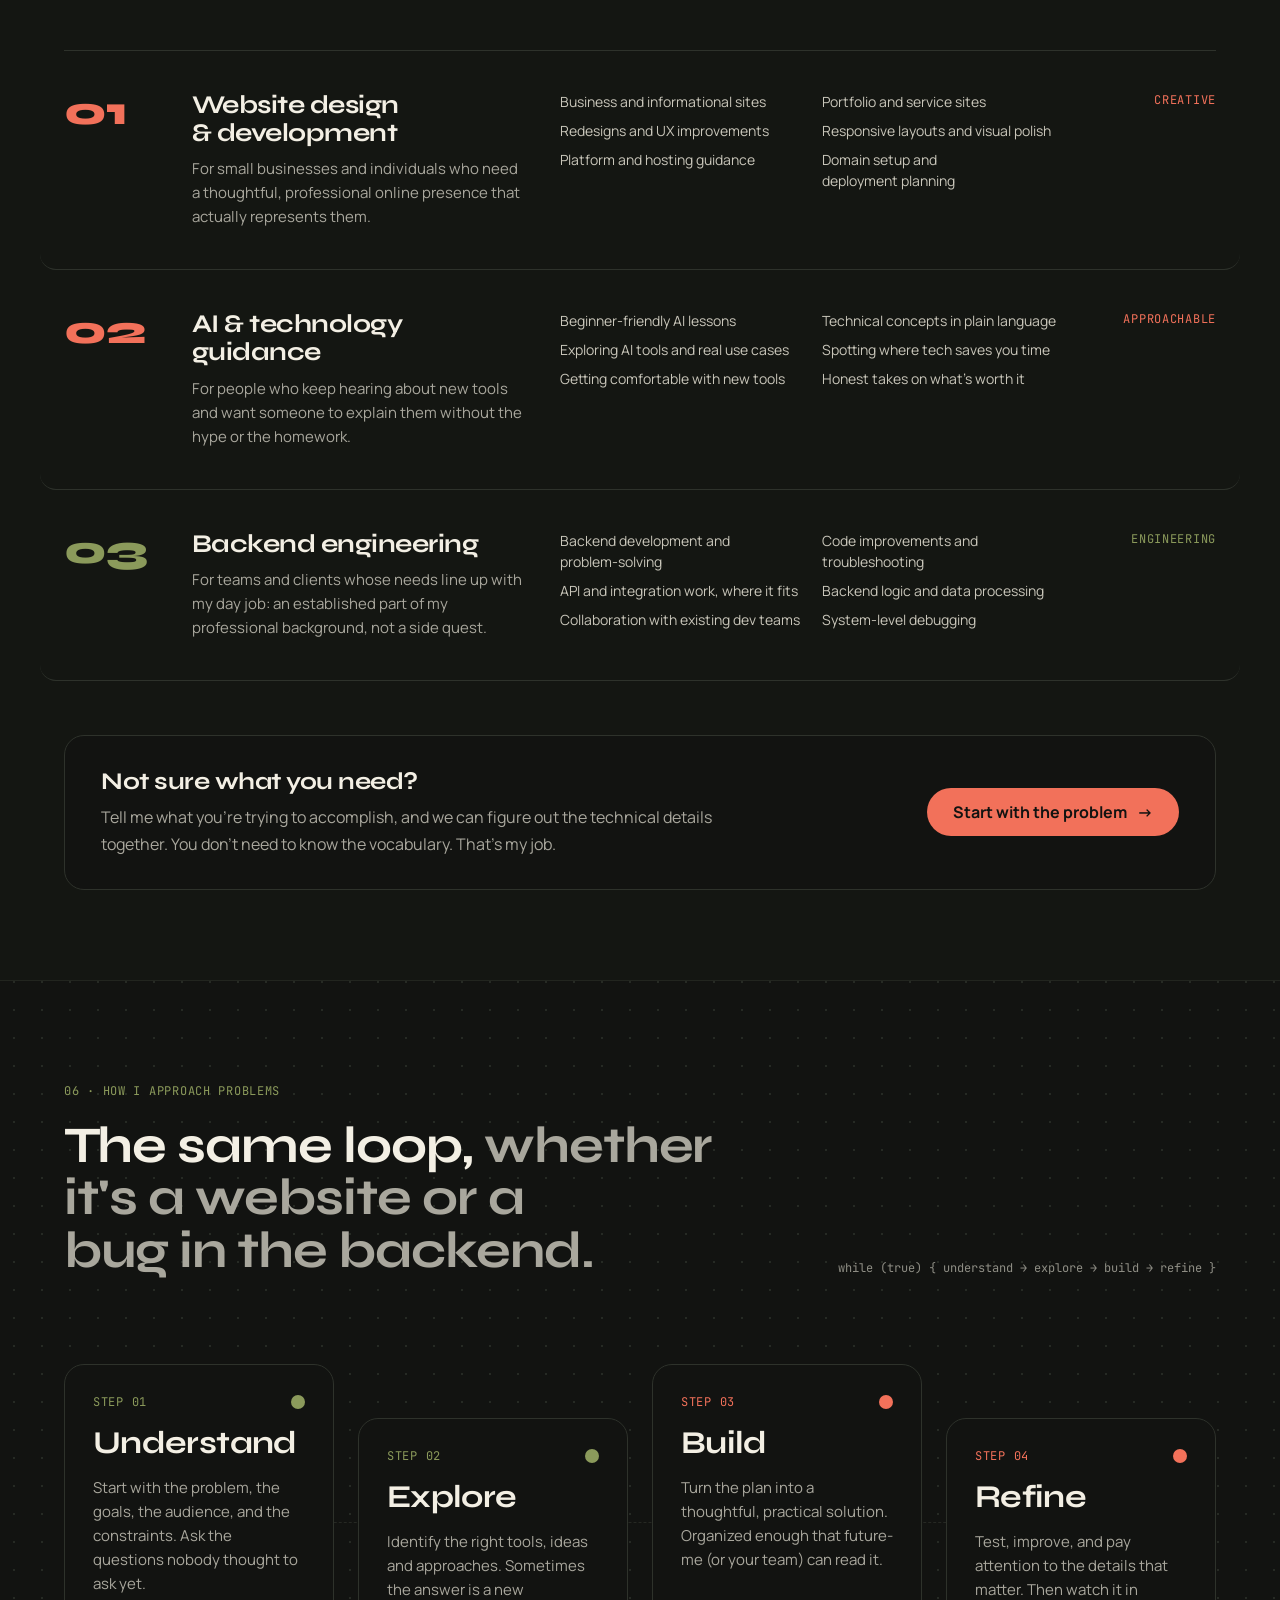
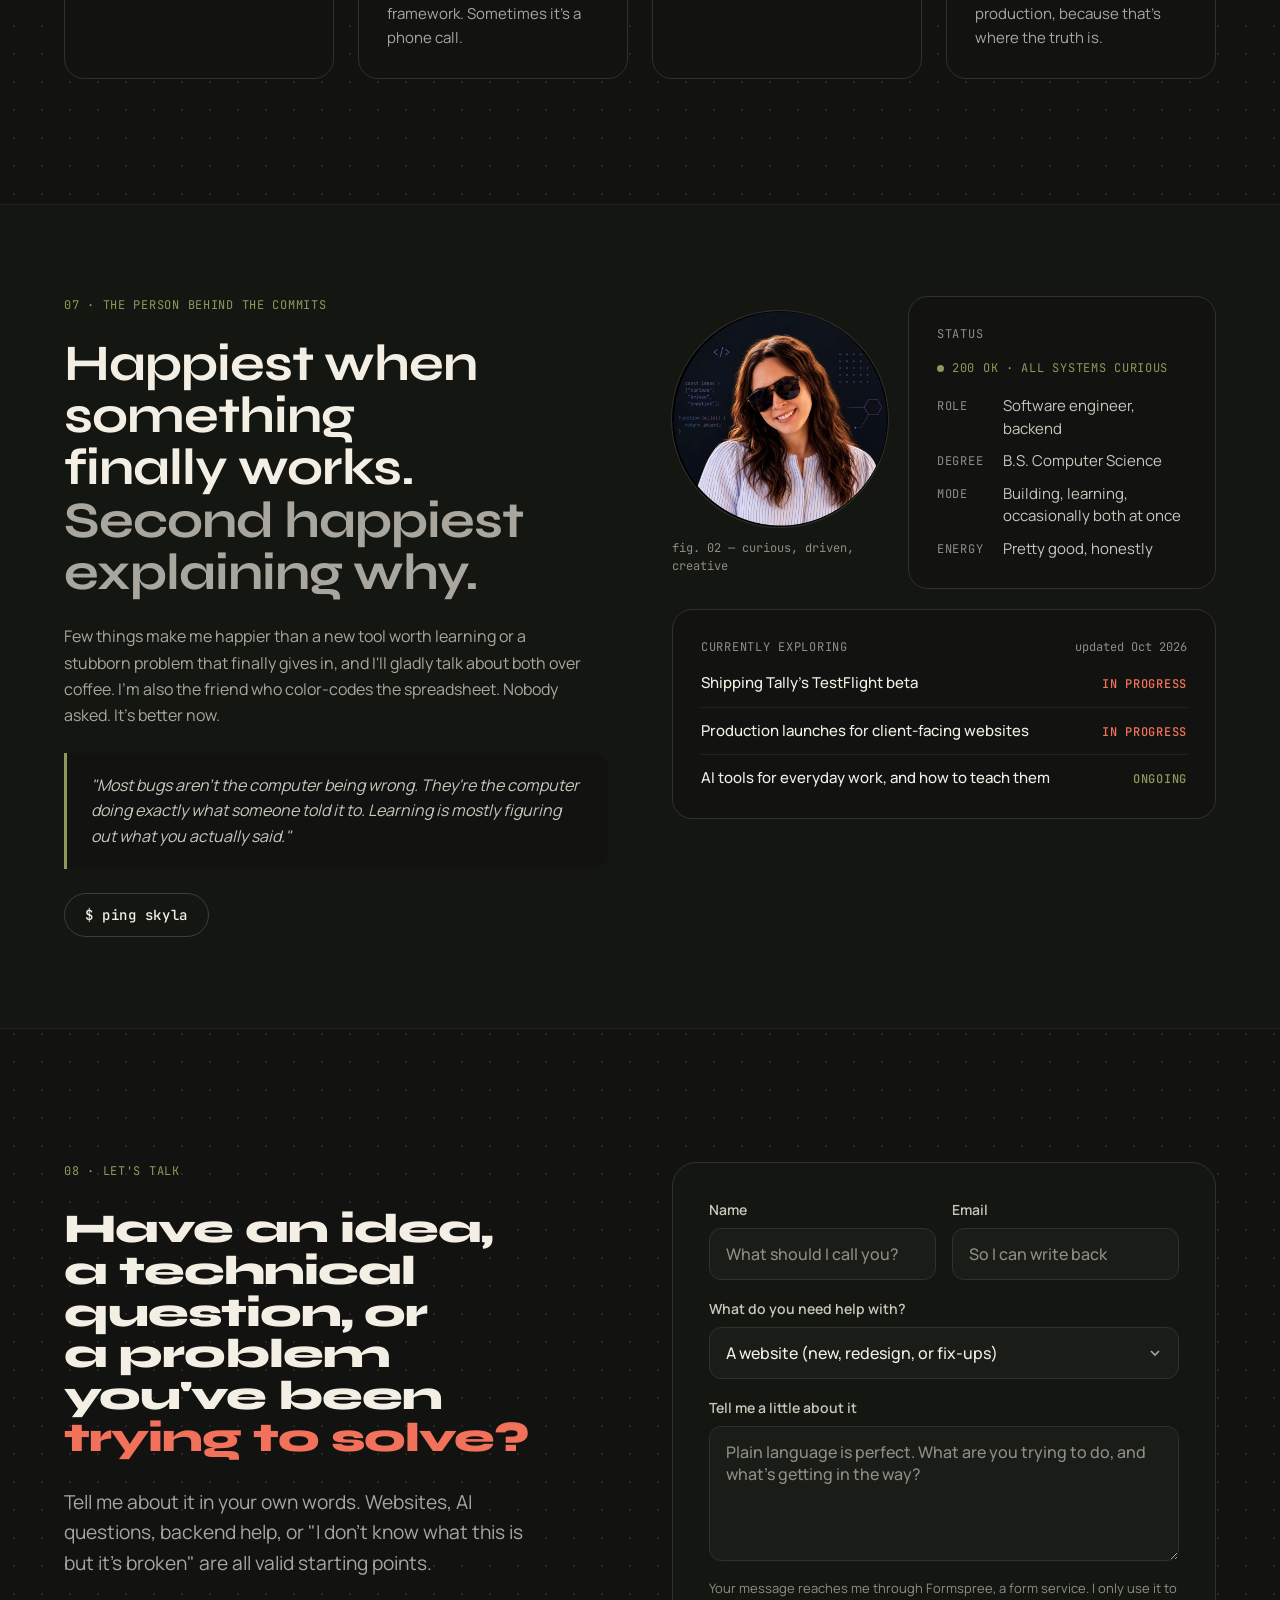
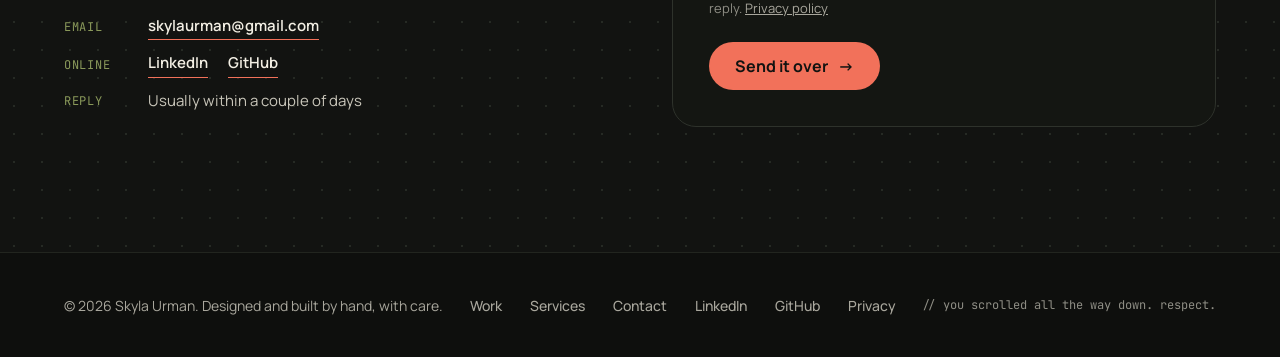
==== commit 14968513: "Reword the process heading and the about intro The process heading no longer mentions a pager, and t" ====
--- a/site/index.html
+++ b/site/index.html
@@ -24,9 +24,9 @@
 <link rel="preconnect" href="https://fonts.gstatic.com" crossorigin>
 <link rel="stylesheet" href="https://fonts.googleapis.com/css2?family=JetBrains+Mono:wght@400;500&family=Manrope:wght@400;500;600;700&family=Syne:wght@600;700;800&display=swap">
 <link rel="stylesheet" href="https://fonts.googleapis.com/css2?family=Caprasimo&text=Tally&display=swap">
-<link rel="stylesheet" href="styles.css?v=20261014r">
+<link rel="stylesheet" href="styles.css?v=20261014s">
 <script>document.documentElement.classList.add('js')</script>
-<script src="main.js?v=20261014r" defer></script>
+<script src="main.js?v=20261014s" defer></script>
 </head>
 <body>
 <a class="skip-link" href="#main">Skip to content</a>
@@ -354,7 +354,7 @@
     <div class="section-head">
       <div class="stack-20">
         <p class="eyebrow">06 · how I approach problems</p>
-        <h2 id="proc-h" class="display-l">The same loop, <span class="dim">whether it's a website or a pager going off.</span></h2>
+        <h2 id="proc-h" class="display-l">The same loop, <span class="dim">whether it's a website or a bug in the backend.</span></h2>
       </div>
       <p class="mono muted loop-note">while (true) { understand → explore → build → refine }</p>
     </div>
@@ -393,7 +393,7 @@
     <div class="stack-24">
       <p class="eyebrow">07 · the person behind the commits</p>
       <h2 id="me-h" class="display-l">Happiest when something finally works. <span class="dim">Second happiest explaining why.</span></h2>
-      <p class="body-text measure-520">I get genuinely excited about new technology, I enjoy the quiet satisfaction of something finally working, and I'll happily talk about either over coffee. I'm also the friend who color-codes the spreadsheet. Nobody asked. It's better now.</p>
+      <p class="body-text measure-520">Few things make me happier than a new tool worth learning or a stubborn problem that finally gives in, and I'll gladly talk about both over coffee. I'm also the friend who color-codes the spreadsheet. Nobody asked. It's better now.</p>
       <blockquote class="quote">"Most bugs aren't the computer being wrong. They're the computer doing exactly what someone told it to. Learning is mostly figuring out what you actually said."</blockquote>
       <div class="ping-row">
         <button class="btn btn-g btn-sm btn-mono" type="button" id="ping-btn" aria-describedby="pong">$ ping skyla</button>
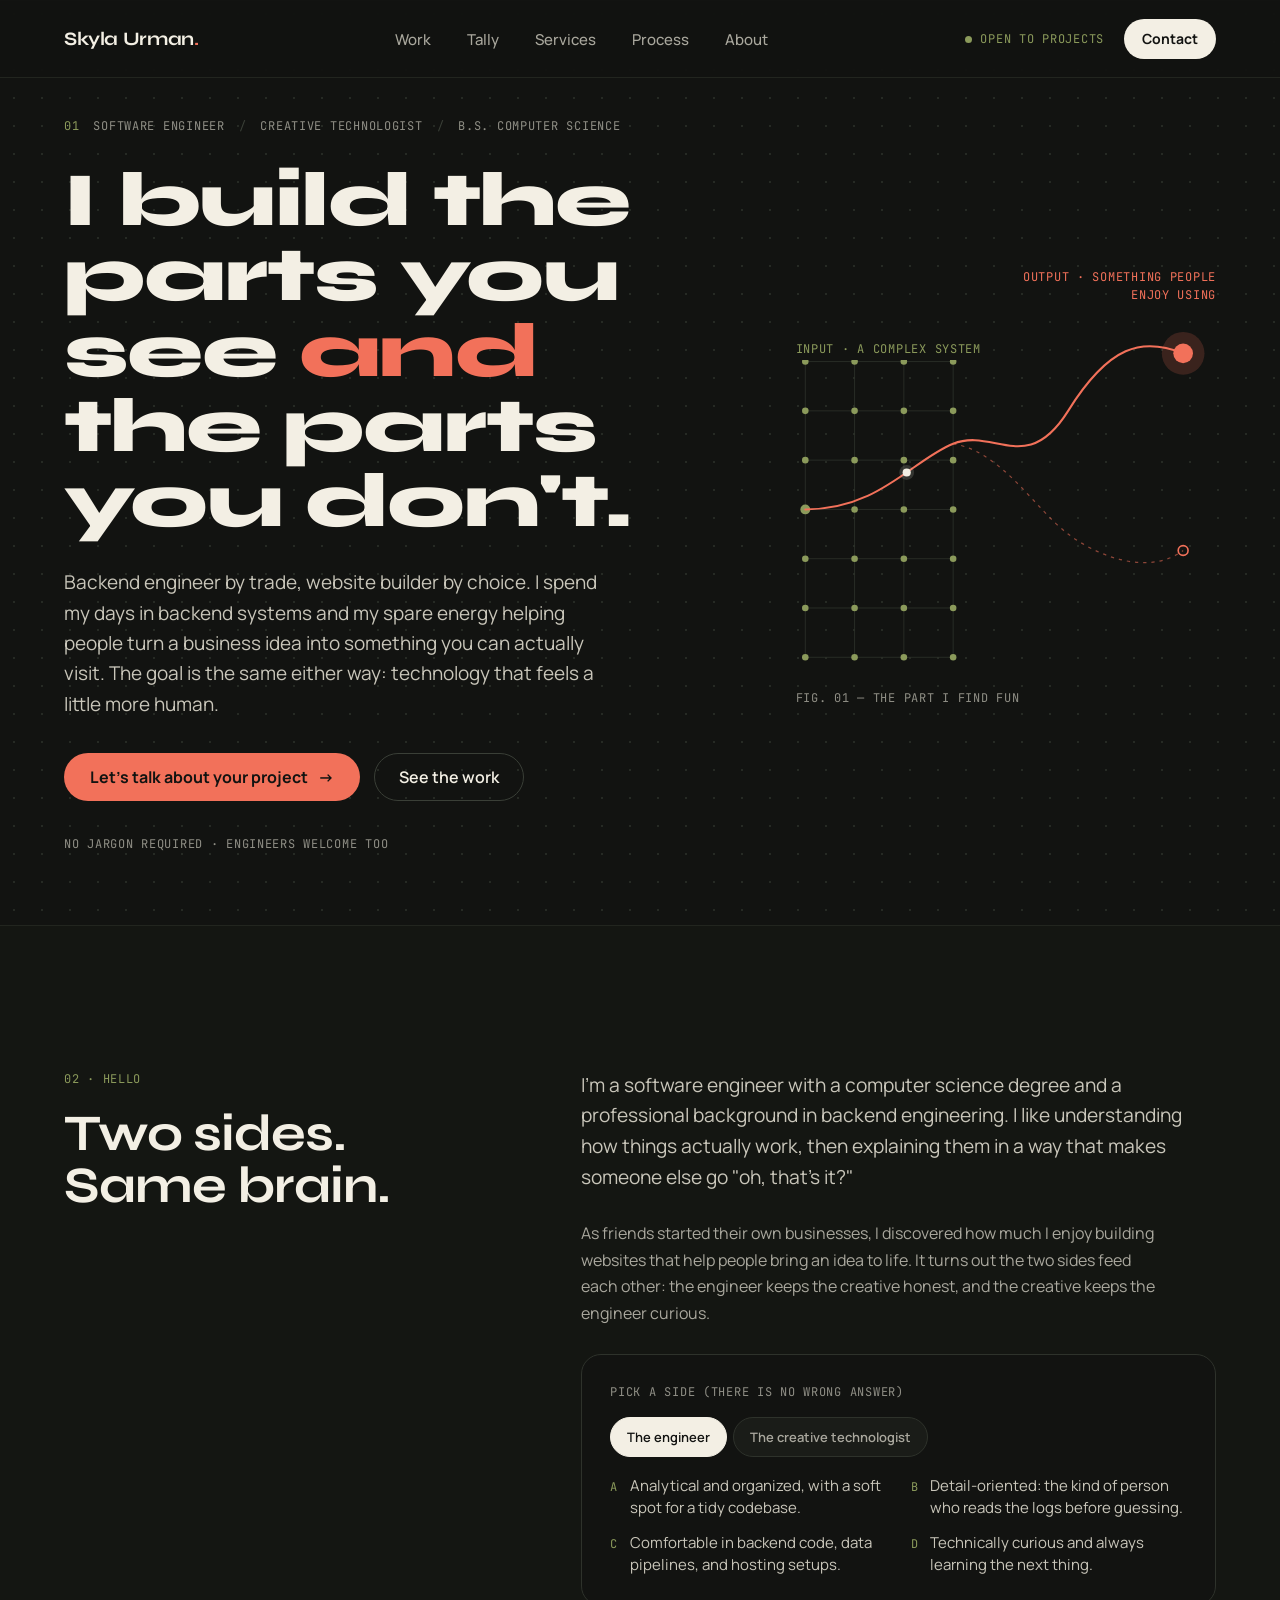
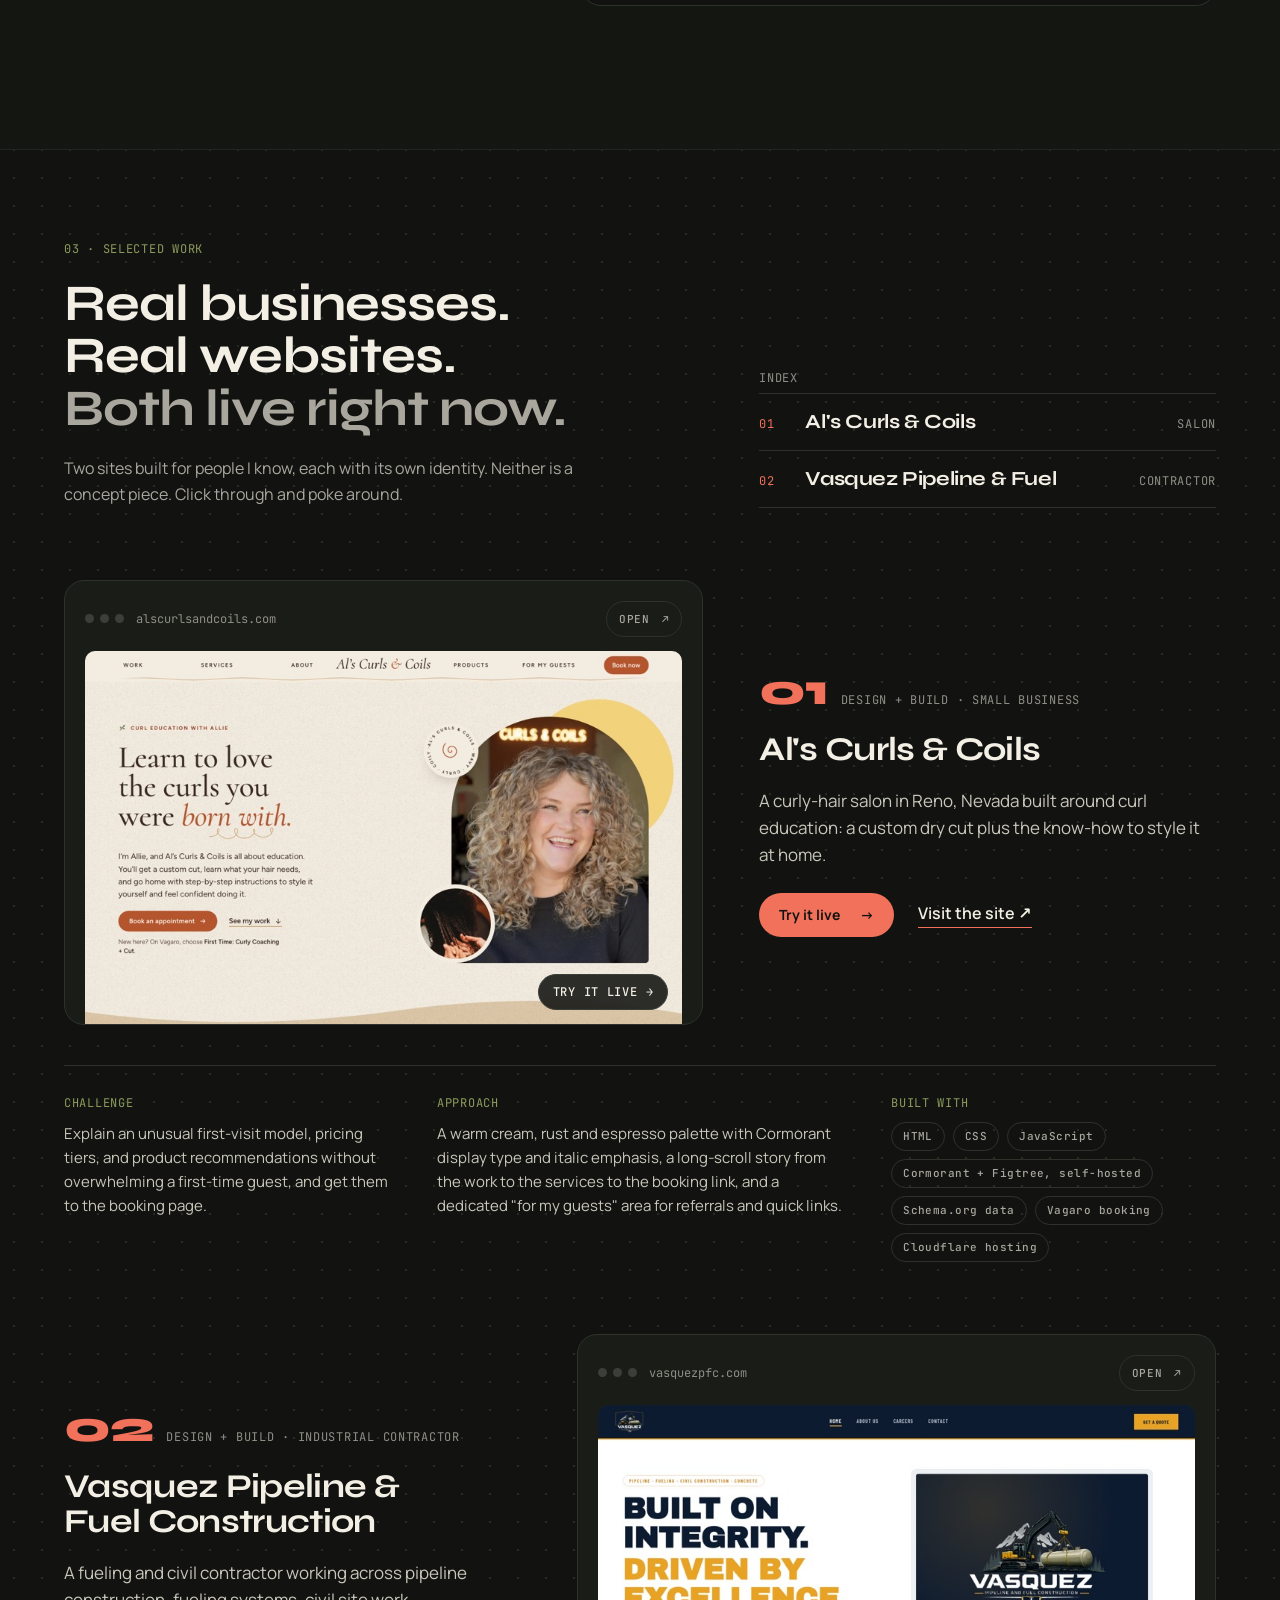
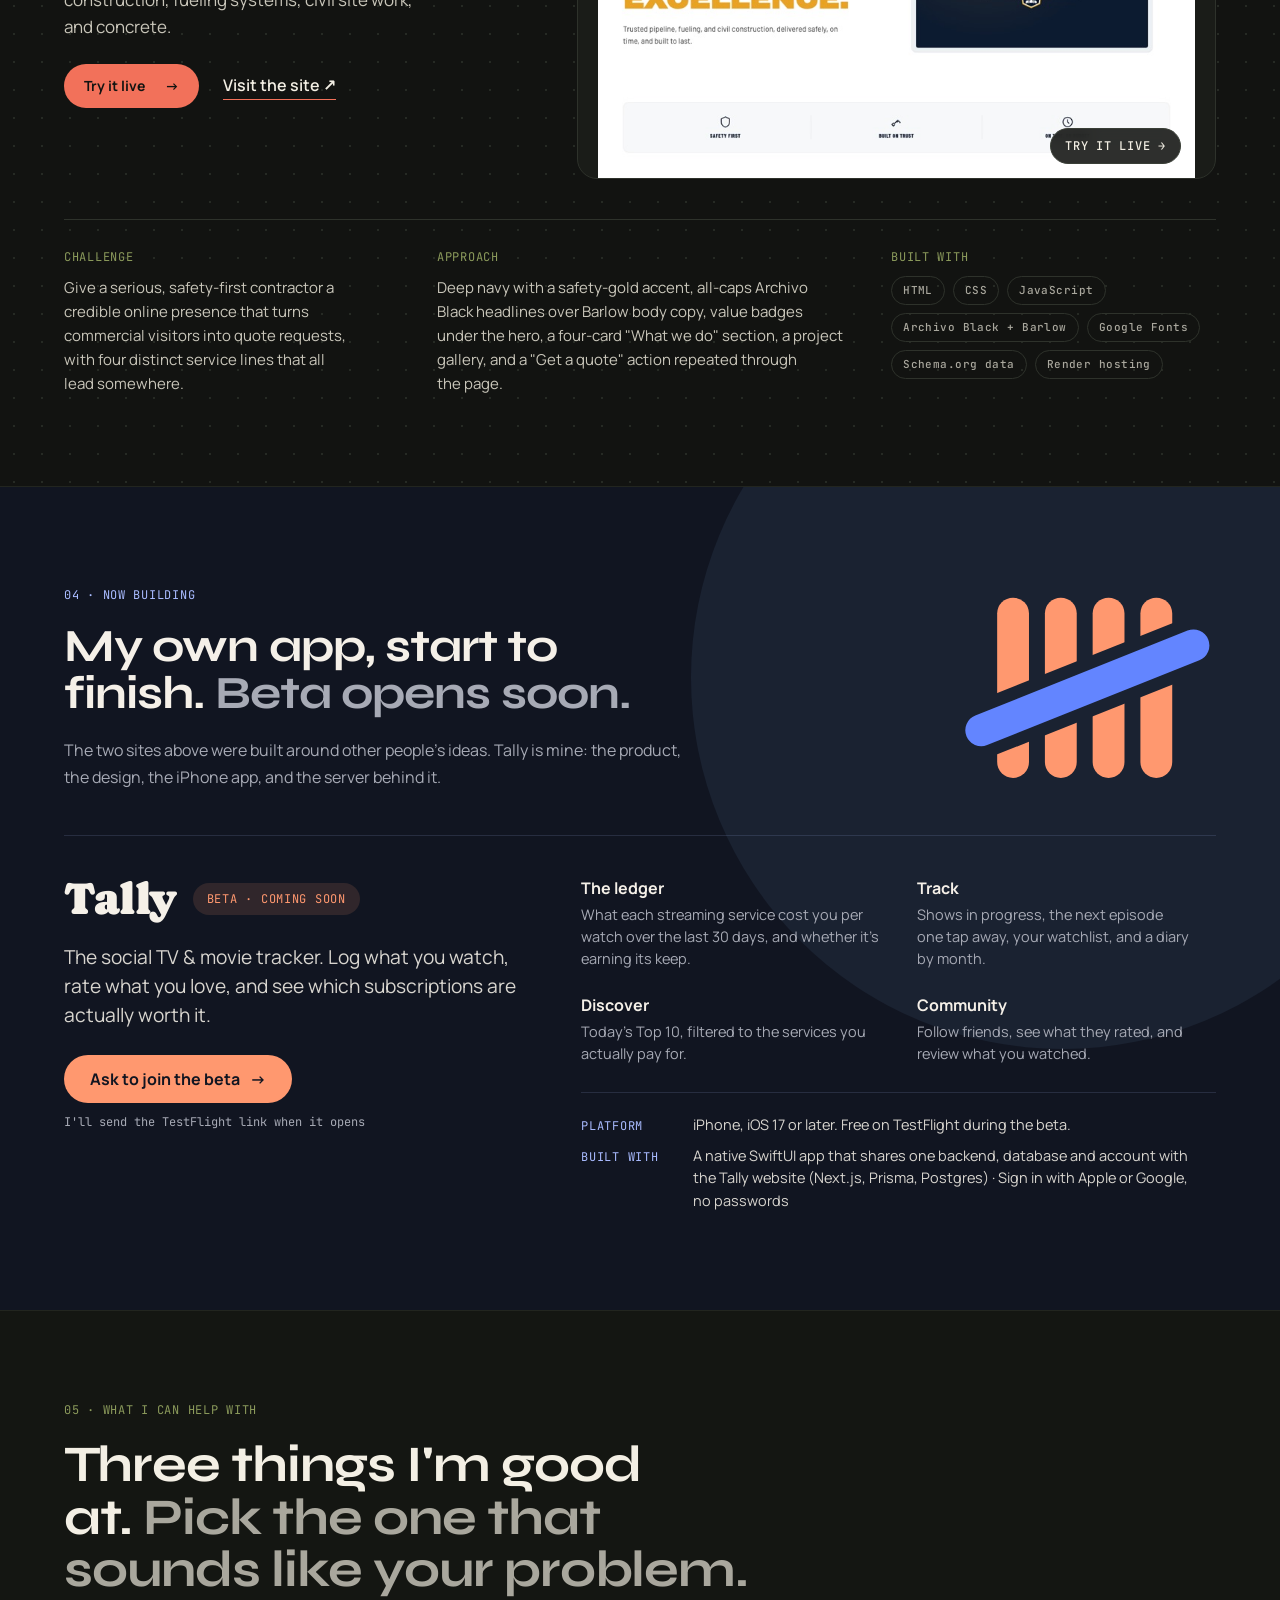
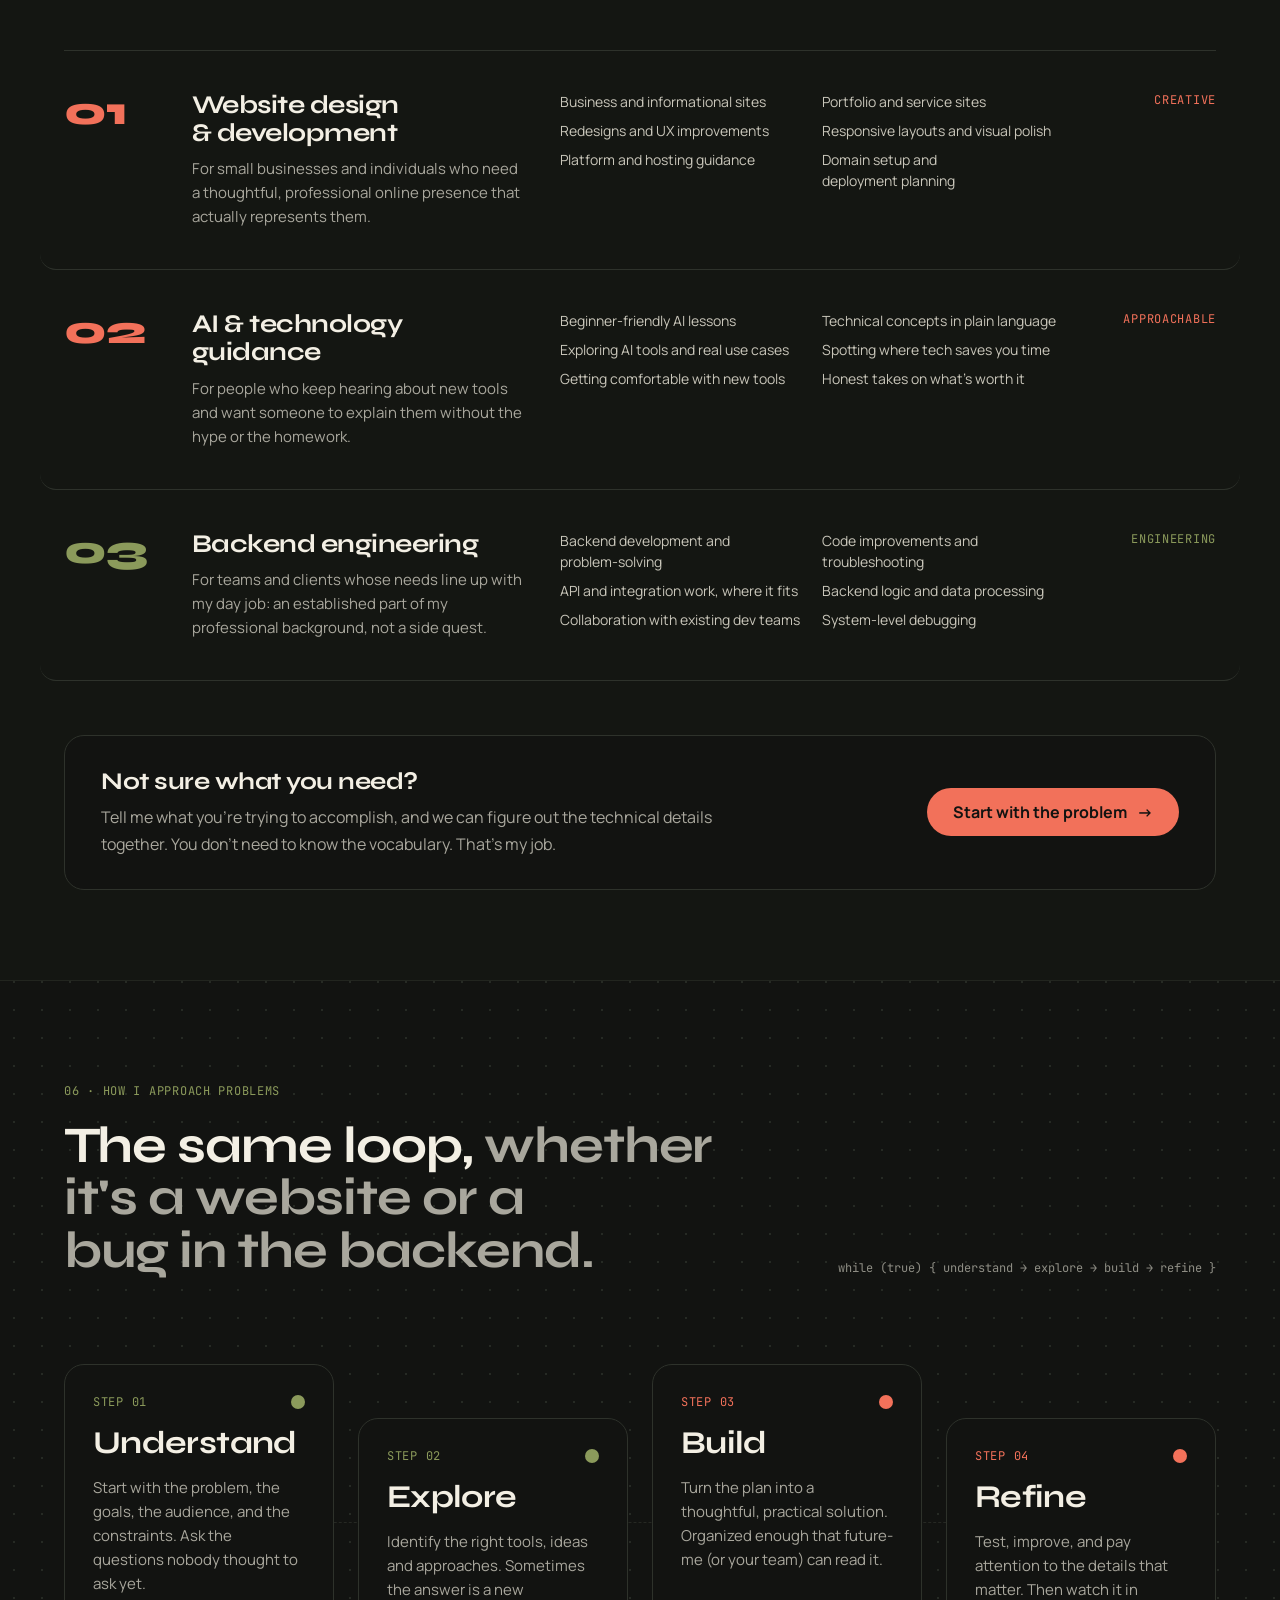
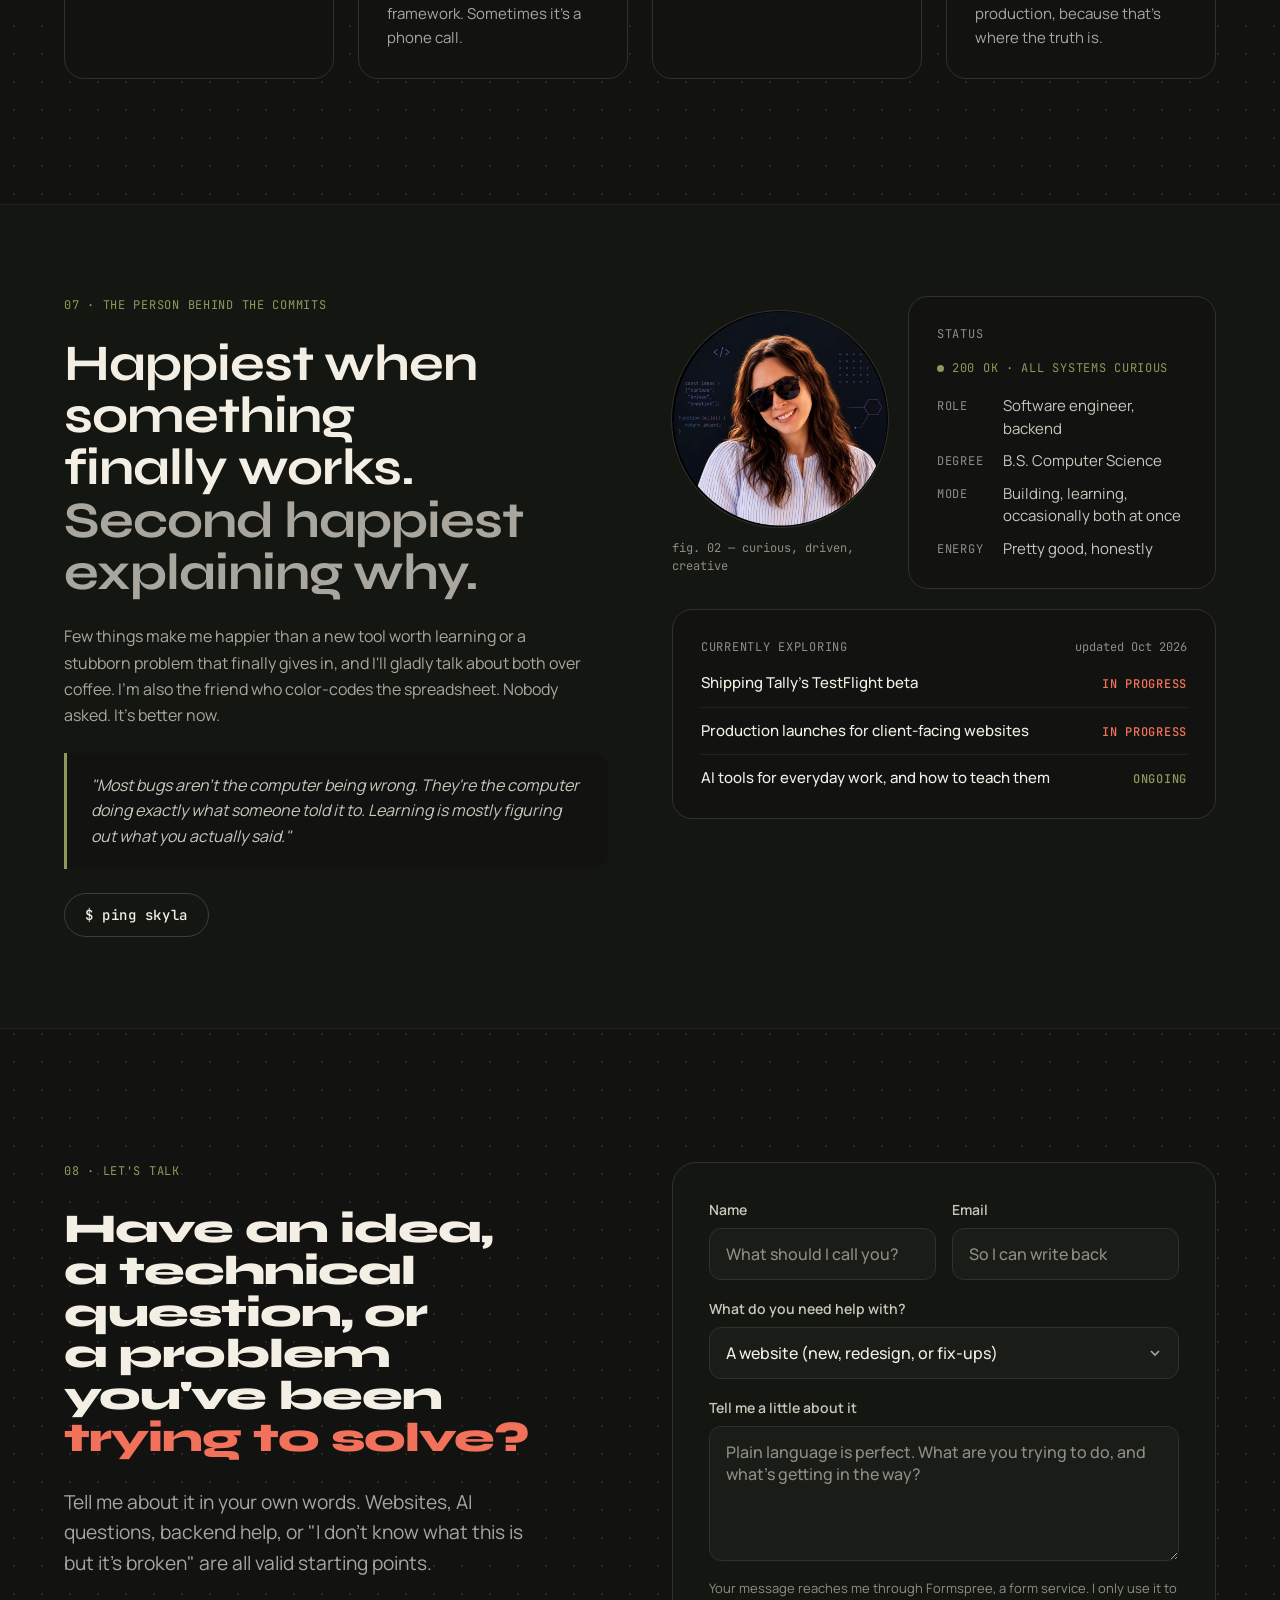
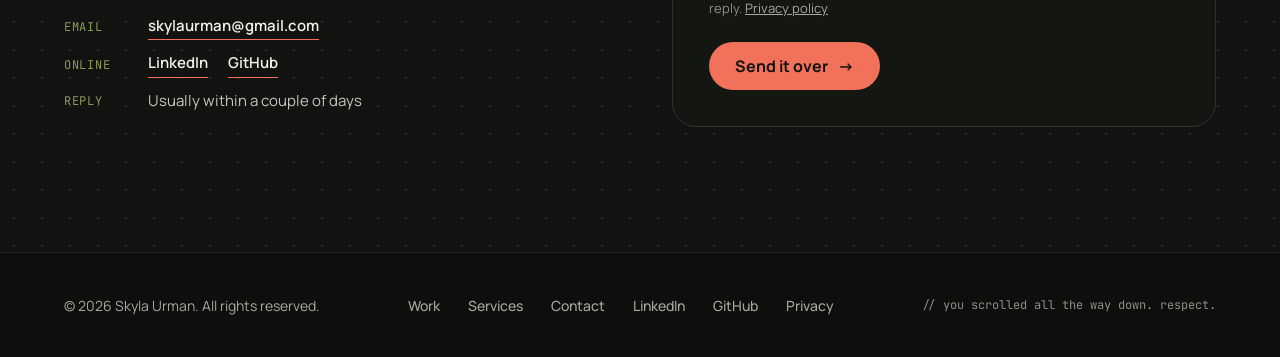
==== commit d1159303: "Replace the footer tagline with a plain rights line Co-Authored-By: Claude Fable 5.1 <noreply@anthro" ====
--- a/site/index.html
+++ b/site/index.html
@@ -486,7 +486,7 @@
 <!-- ============ FOOTER ============ -->
 <footer class="site-footer">
   <div class="wrap footer-row">
-    <p class="foot-copy">© 2026 Skyla Urman. Designed and built by hand, with care.</p>
+    <p class="foot-copy">© 2026 Skyla Urman. All rights reserved.</p>
     <ul class="foot-links">
       <li><a class="navlink" href="#work">Work</a></li>
       <li><a class="navlink" href="#services">Services</a></li>
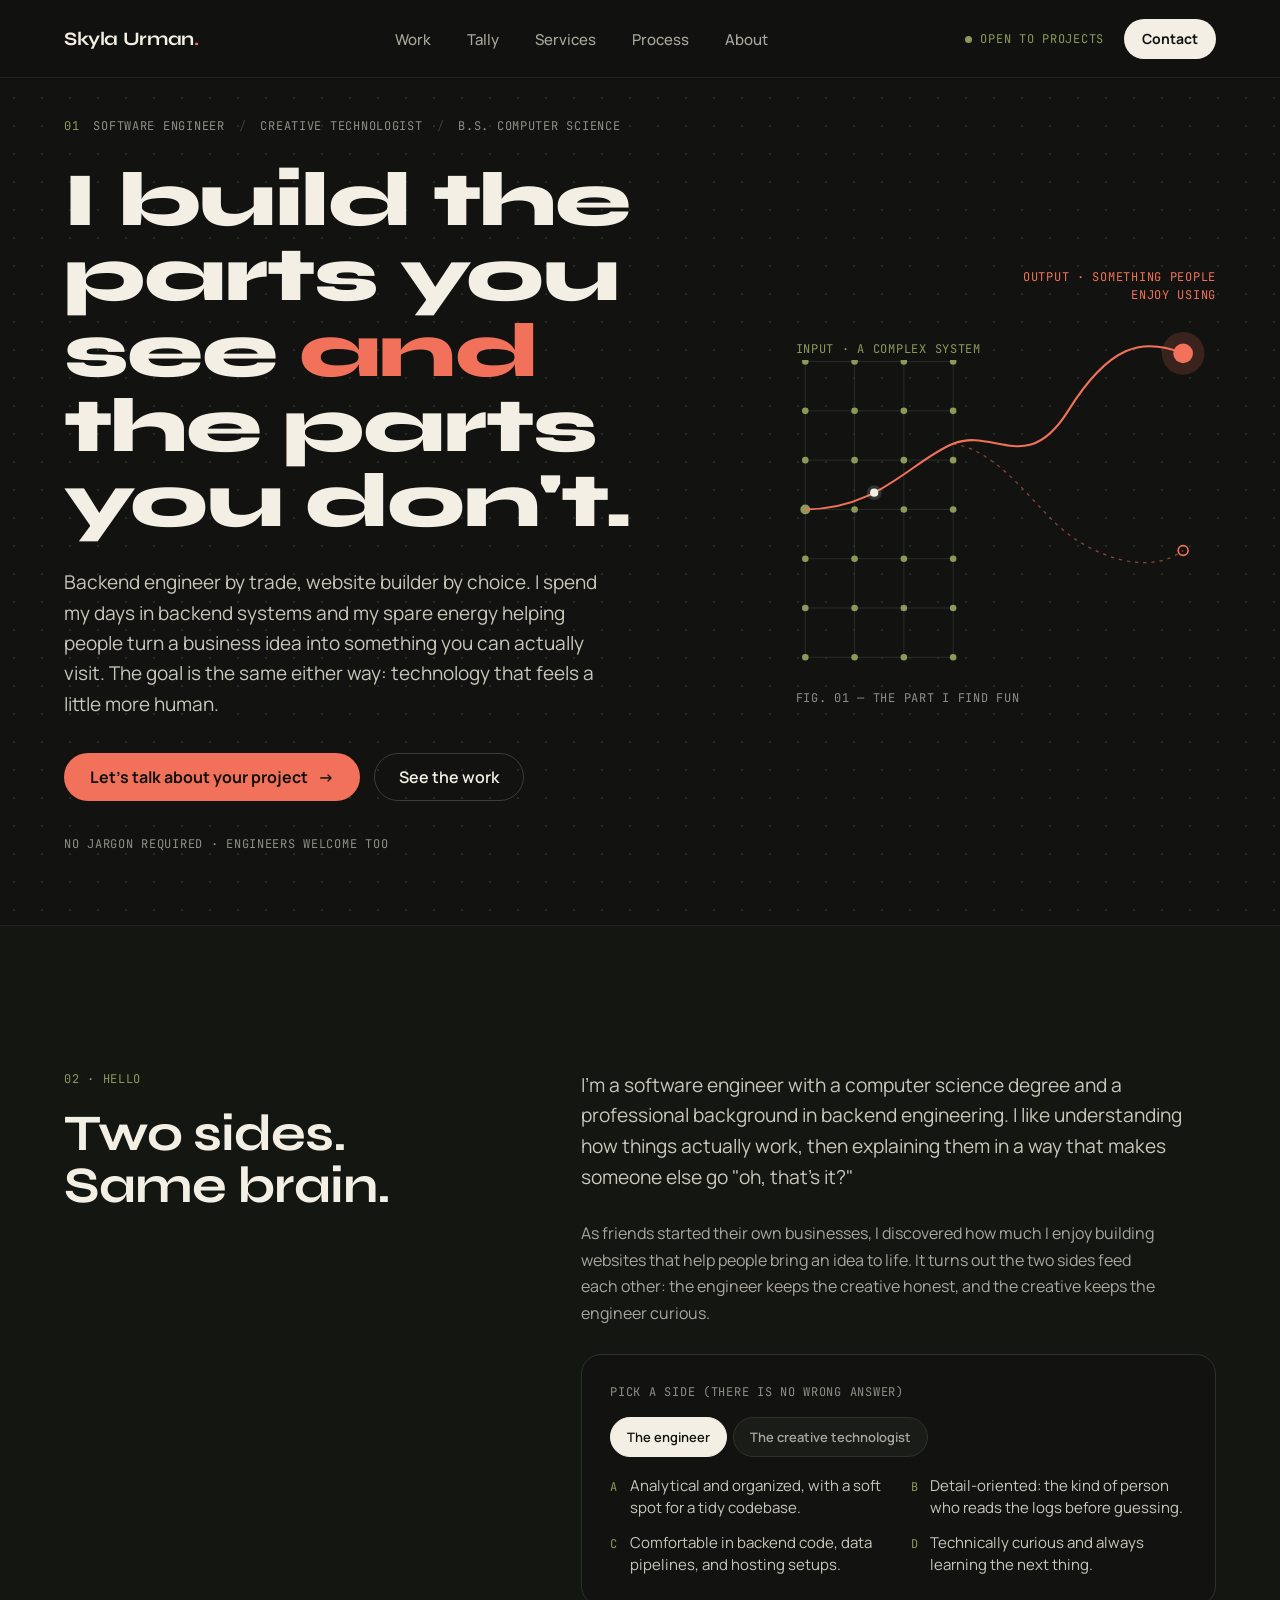
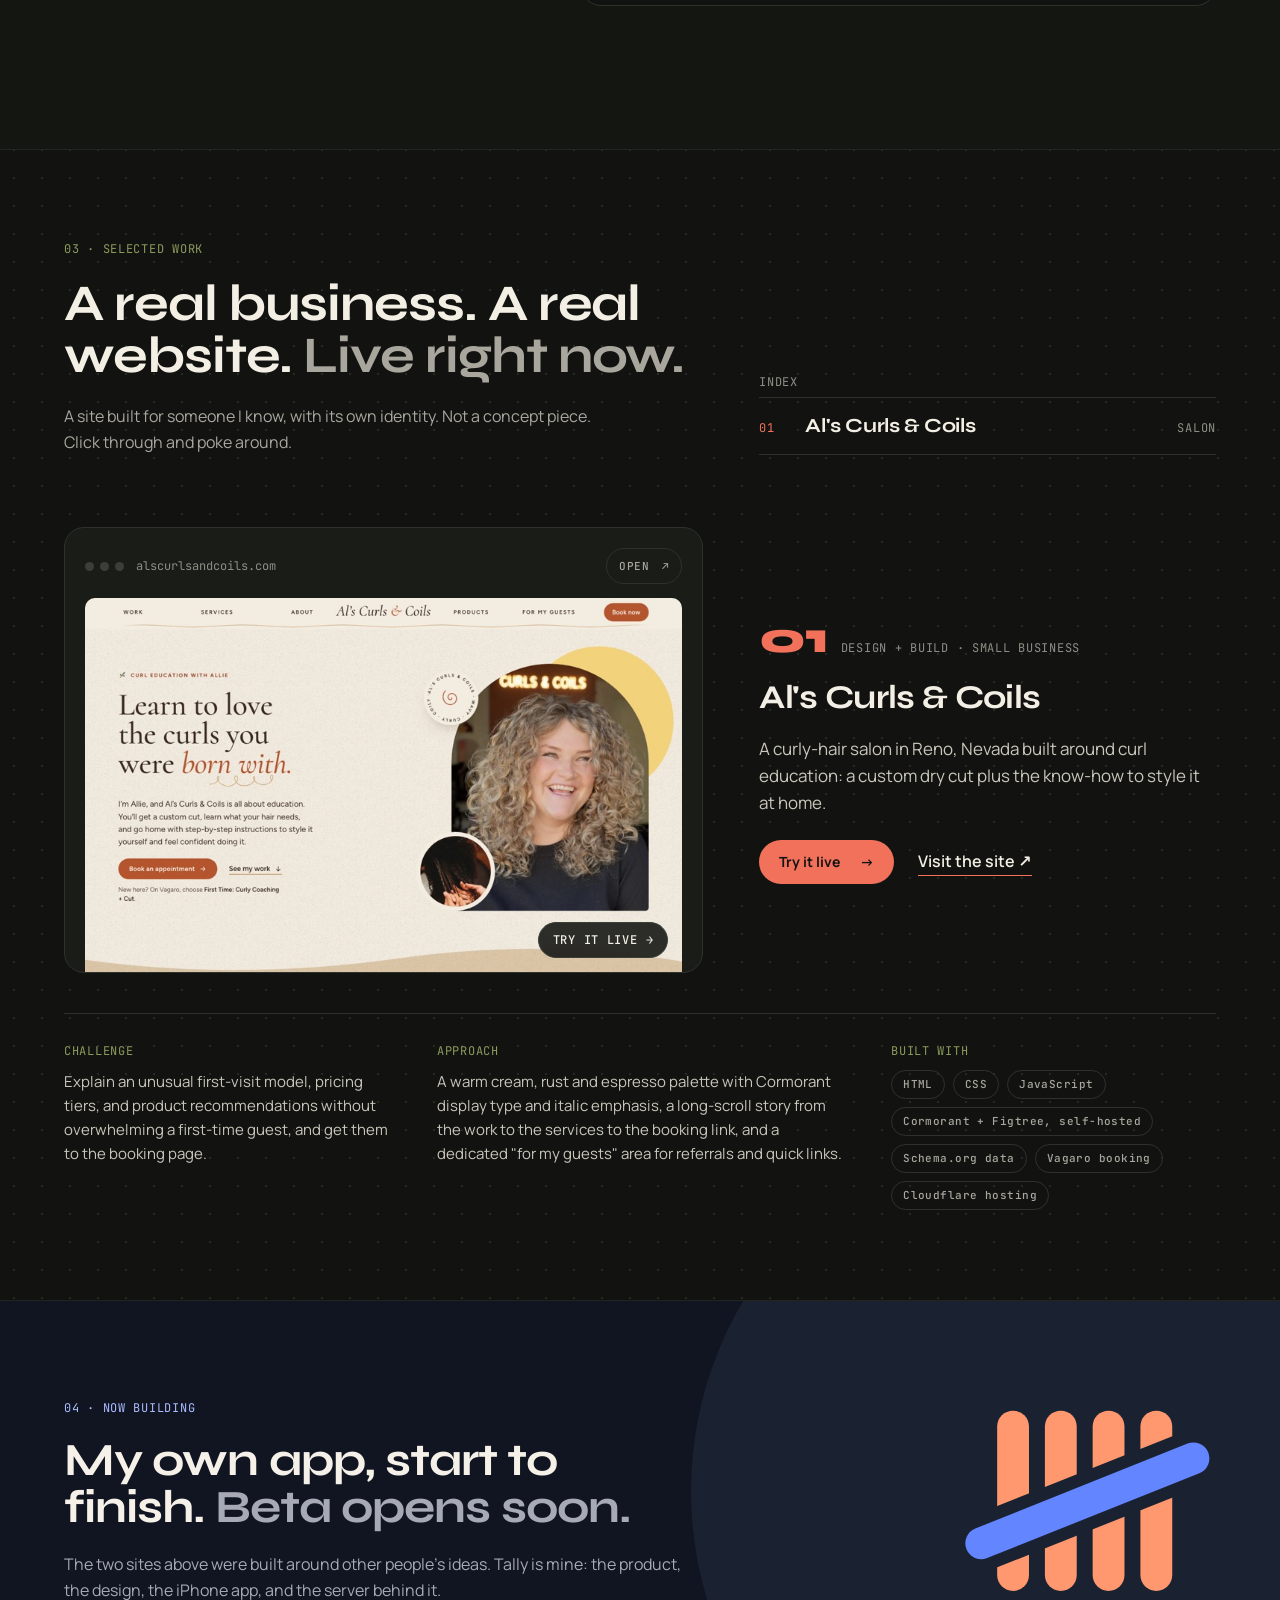
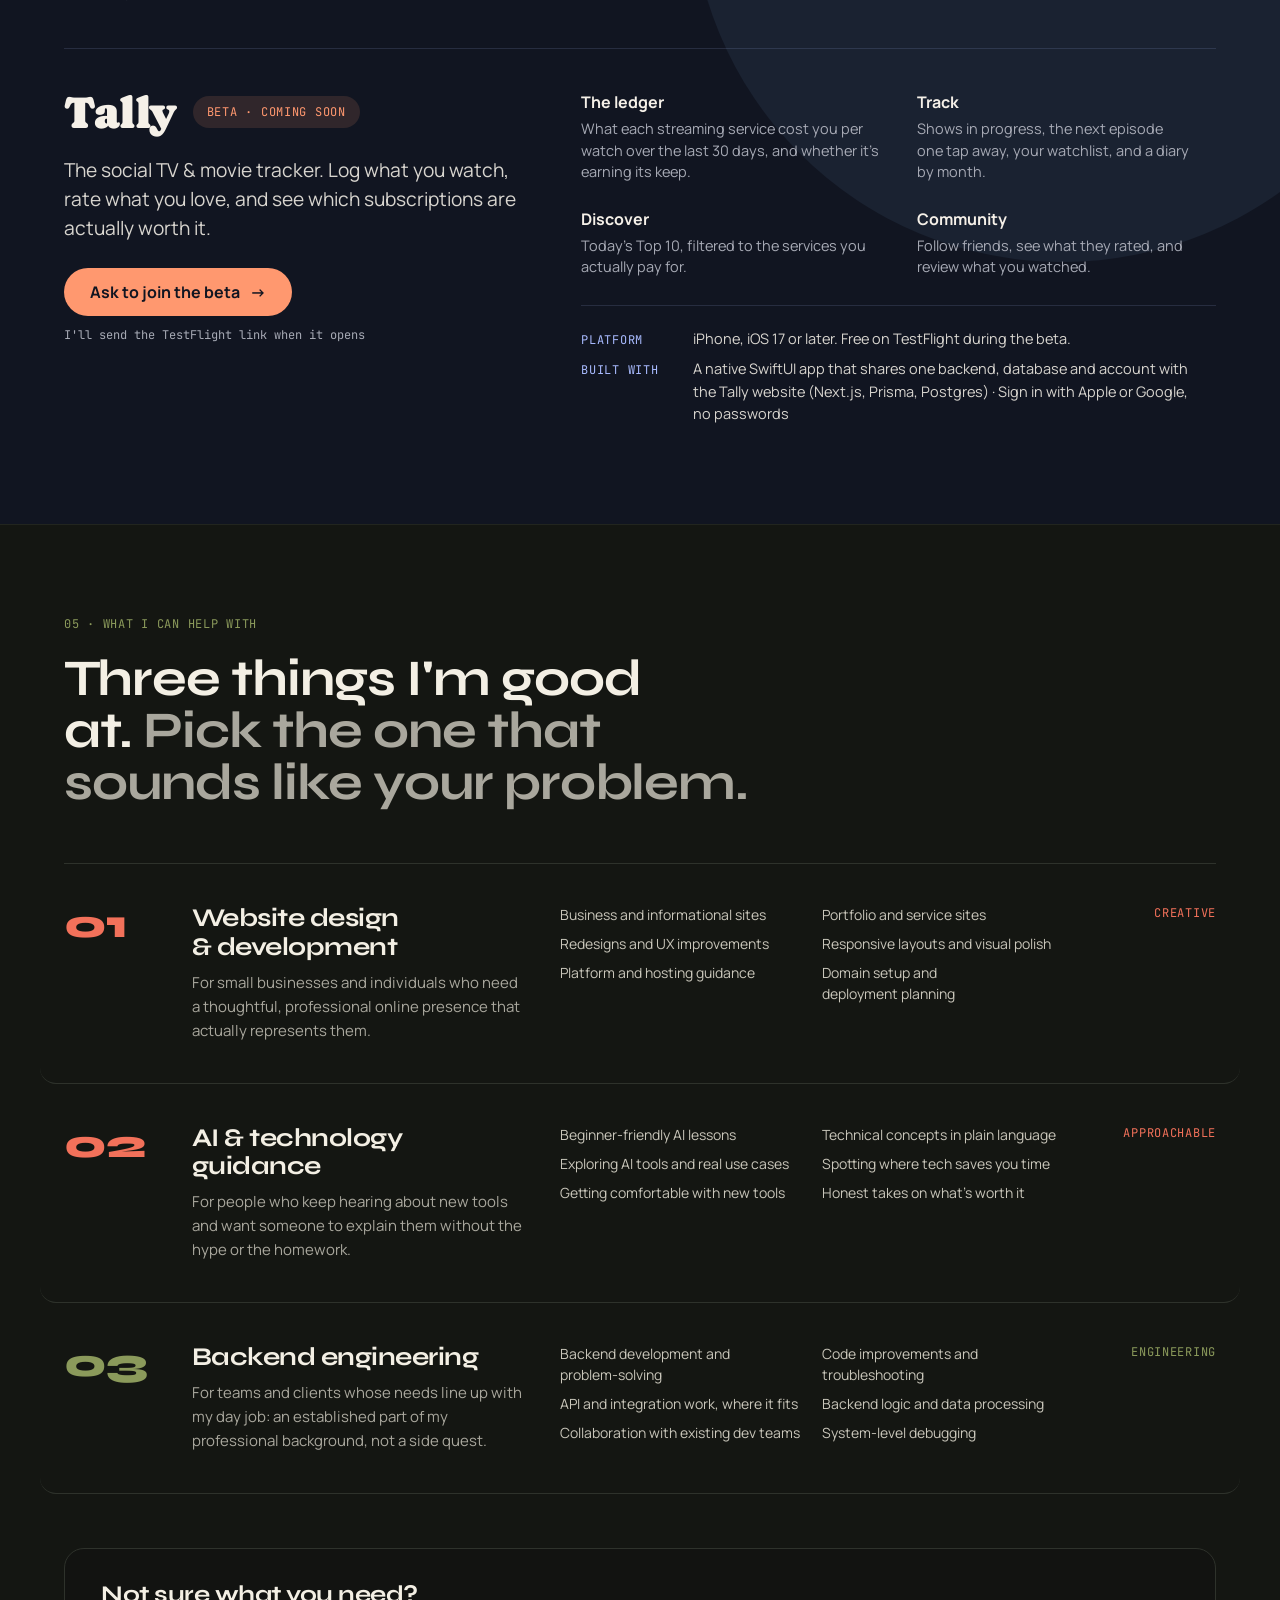
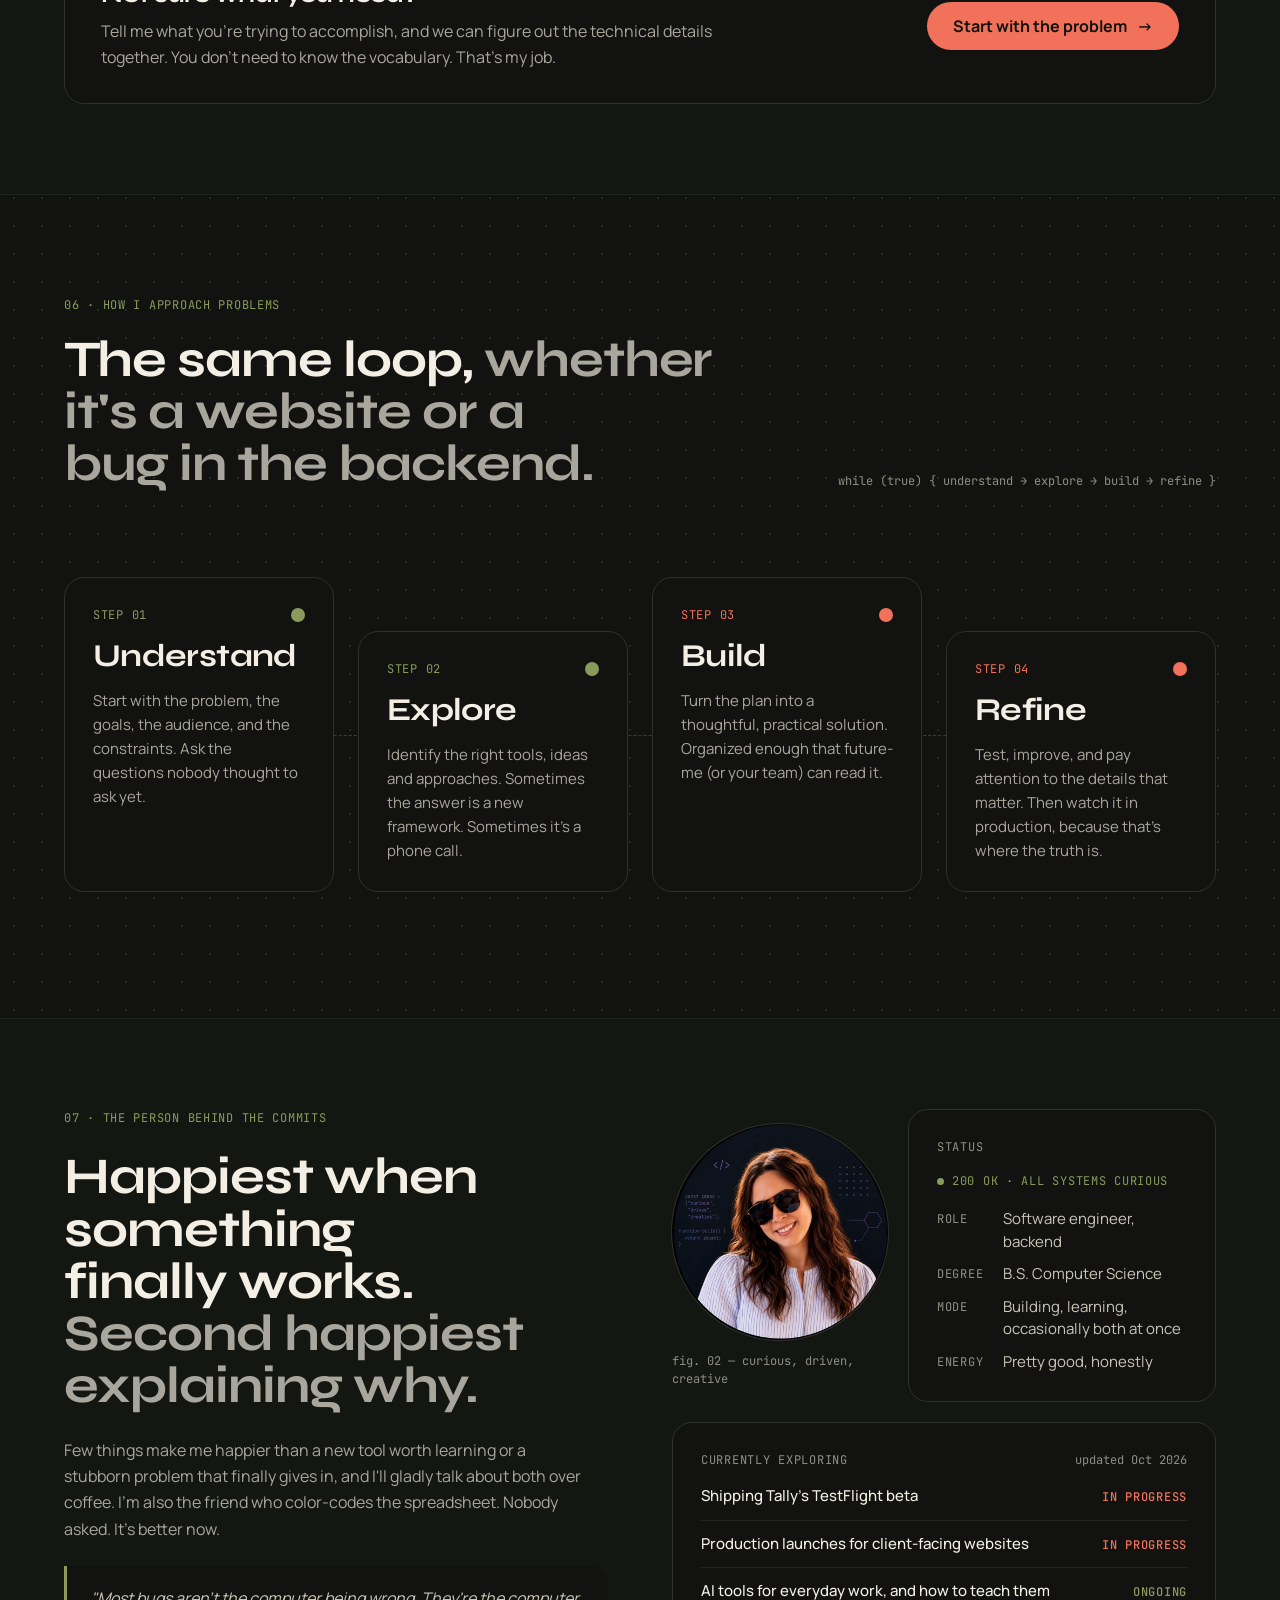
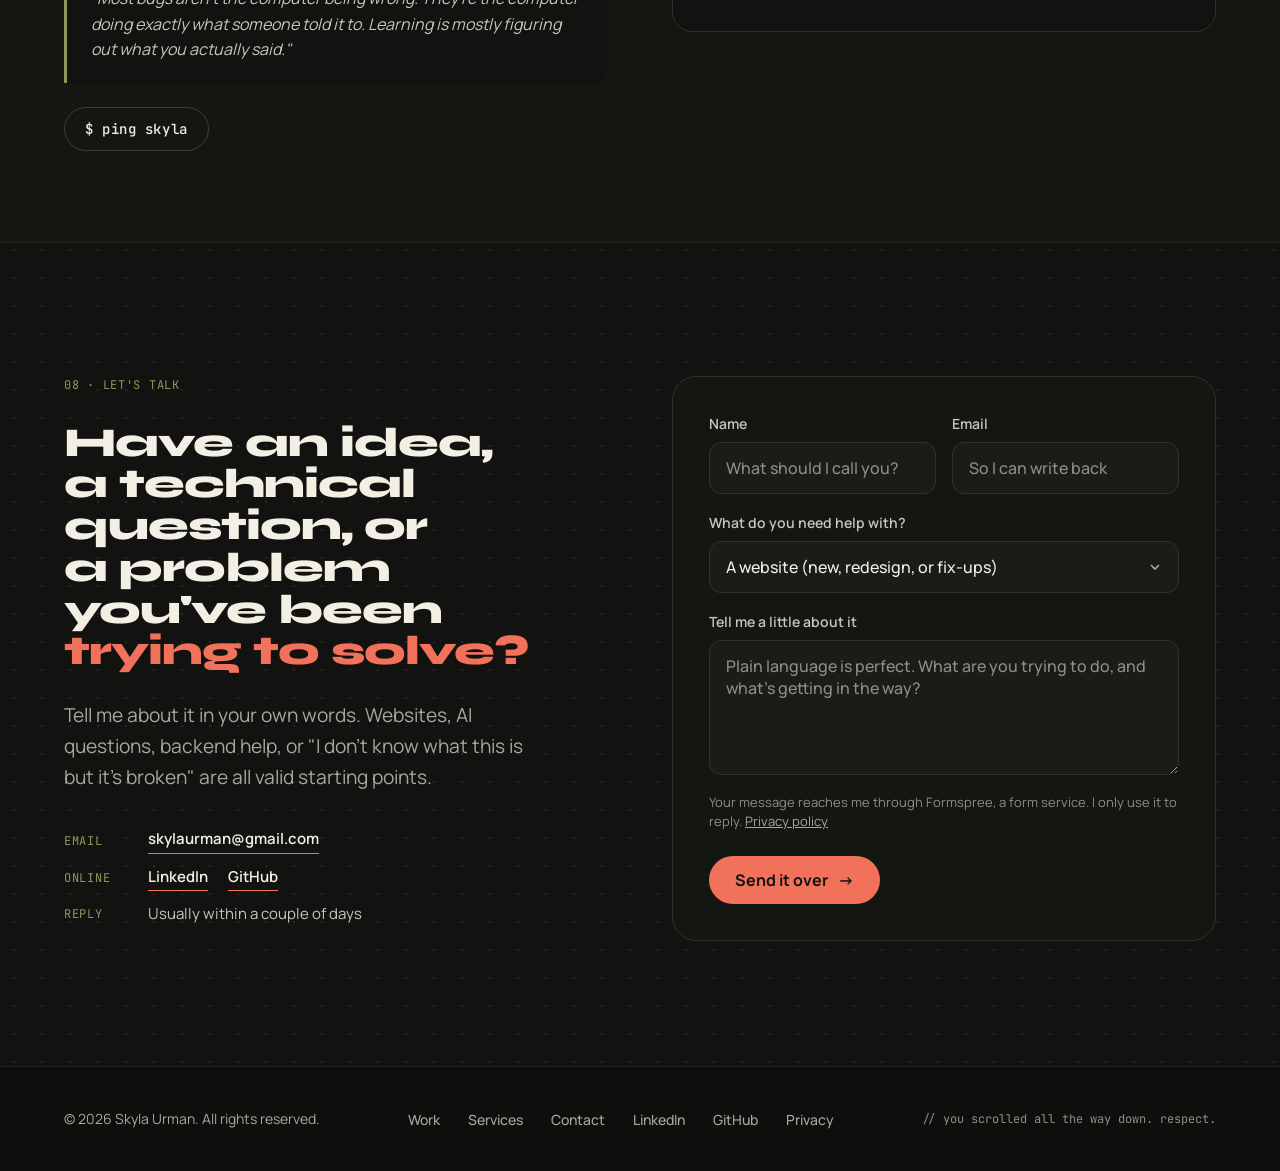
==== commit 09179ae9: "Take the Vasquez project off the Work section for now The card, its index entry and the in-page link" ====
--- a/site/index.html
+++ b/site/index.html
@@ -156,14 +156,13 @@
     <div class="work-head">
       <div class="stack-20">
         <p class="eyebrow">03 · selected work</p>
-        <h2 id="work-h" class="display-l">Real businesses. Real websites. <span class="dim">Both live right now.</span></h2>
-        <p class="body-text measure-560">Two sites built for people I know, each with its own identity. Neither is a concept piece. Click through and poke around.</p>
+        <h2 id="work-h" class="display-l">A real business. A real website. <span class="dim">Live right now.</span></h2>
+        <p class="body-text measure-560">A site built for someone I know, with its own identity. Not a concept piece. Click through and poke around.</p>
       </div>
       <nav class="work-index" aria-label="Projects">
         <p class="mono muted">index</p>
         <ol>
           <li><a href="#al"><span class="mono coral">01</span><span class="wi-name">Al's Curls &amp; Coils</span><span class="mono wi-kind">salon</span></a></li>
-          <li><a href="#vasquez"><span class="mono coral">02</span><span class="wi-name">Vasquez Pipeline &amp; Fuel</span><span class="mono wi-kind">contractor</span></a></li>
         </ol>
       </nav>
     </div>
@@ -208,43 +207,6 @@
         <div class="fact"><dt class="mono">approach</dt><dd>A warm cream, rust and espresso palette with Cormorant display type and italic emphasis, a long-scroll story from the work to the services to the booking link, and a dedicated "for my guests" area for referrals and quick links.</dd></div>
         <div class="fact"><dt class="mono">built with</dt><dd><ul class="chips"><li>HTML</li><li>CSS</li><li>JavaScript</li><li>Cormorant + Figtree, self-hosted</li><li>Schema.org data</li><li>Vagaro booking</li><li>Cloudflare hosting</li></ul></dd></div>
           <!-- Fill in, then uncomment: <div class="fact"><dt class="mono">to confirm</dt><dd class="todo">[Hosting + domain setup, timeline, and what the client supplied vs. what you produced]</dd></div> -->
-      </dl>
-    </article>
-
-    <article class="proj proj--flip" id="vasquez" aria-labelledby="p2-h">
-      <figure class="shot" data-live-src="https://vasquezpfc.com/" data-live-title="Live preview of the Vasquez Pipeline &amp; Fuel Construction website">
-        <div class="shot-bar">
-          <span class="shot-dots" aria-hidden="true"><span></span><span></span><span></span></span>
-          <span class="shot-url">vasquezpfc.com</span>
-          <span class="shot-actions">
-            <button class="shot-btn shot-close" type="button" hidden>Back to screenshot</button>
-            <a class="shot-btn" href="https://vasquezpfc.com" target="_blank" rel="noopener">Open<span class="sr-only"> vasquezpfc.com in a new tab</span> <span aria-hidden="true">↗</span></a>
-          </span>
-        </div>
-        <div class="shot-view">
-          <picture>
-            <source media="(max-width: 639px)" srcset="assets/img/vasquez-m.jpg" width="780" height="1560">
-            <img src="assets/img/vasquez-800.jpg" srcset="assets/img/vasquez-800.jpg 800w, assets/img/vasquez-1440.jpg 1440w" sizes="(min-width: 980px) 640px, 100vw" width="1440" height="900" loading="lazy" decoding="async"
-                 alt="The Vasquez Pipeline and Fuel Construction homepage: a navy header with a gold “Get a quote” button, the headline “Built on integrity. Driven by excellence.”, and the company emblem.">
-          </picture>
-          <button class="shot-cover" type="button"><span class="shot-pill">Try it live <span aria-hidden="true">→</span></span><span class="sr-only">: load vasquezpfc.com inside this page to scroll and click around</span></button>
-          <p class="shot-loading mono" aria-live="polite"></p>
-        </div>
-      </figure>
-      <div class="proj-intro">
-        <p class="proj-meta"><span class="proj-num" aria-hidden="true">02</span><span class="mono">design + build · industrial contractor</span></p>
-        <h3 id="p2-h" class="display-m">Vasquez Pipeline &amp; Fuel Construction</h3>
-        <p class="proj-lead">A fueling and civil contractor working across pipeline construction, fueling systems, civil site work, and concrete.</p>
-        <div class="proj-actions">
-          <button class="btn btn-p btn-sm proj-live" type="button">Try it live<span class="sr-only">: Vasquez Pipeline &amp; Fuel Construction</span> <span aria-hidden="true">→</span></button>
-          <a class="tlink" href="https://vasquezpfc.com" target="_blank" rel="noopener">Visit the site<span class="sr-only"> (opens in a new tab)</span> <span aria-hidden="true">↗</span></a>
-        </div>
-      </div>
-      <dl class="case-facts">
-        <div class="fact"><dt class="mono">challenge</dt><dd>Give a serious, safety-first contractor a credible online presence that turns commercial visitors into quote requests, with four distinct service lines that all lead somewhere.</dd></div>
-        <div class="fact"><dt class="mono">approach</dt><dd>Deep navy with a safety-gold accent, all-caps Archivo Black headlines over Barlow body copy, value badges under the hero, a four-card "What we do" section, a project gallery, and a "Get a quote" action repeated through the page.</dd></div>
-        <div class="fact"><dt class="mono">built with</dt><dd><ul class="chips"><li>HTML</li><li>CSS</li><li>JavaScript</li><li>Archivo Black + Barlow</li><li>Google Fonts</li><li>Schema.org data</li><li>Render hosting</li></ul></dd></div>
-          <!-- Fill in, then uncomment: <div class="fact"><dt class="mono">to confirm</dt><dd class="todo">[Hosting + domain setup, contact-form handling, and your exact role on the logo and photography]</dd></div> -->
       </dl>
     </article>
 
